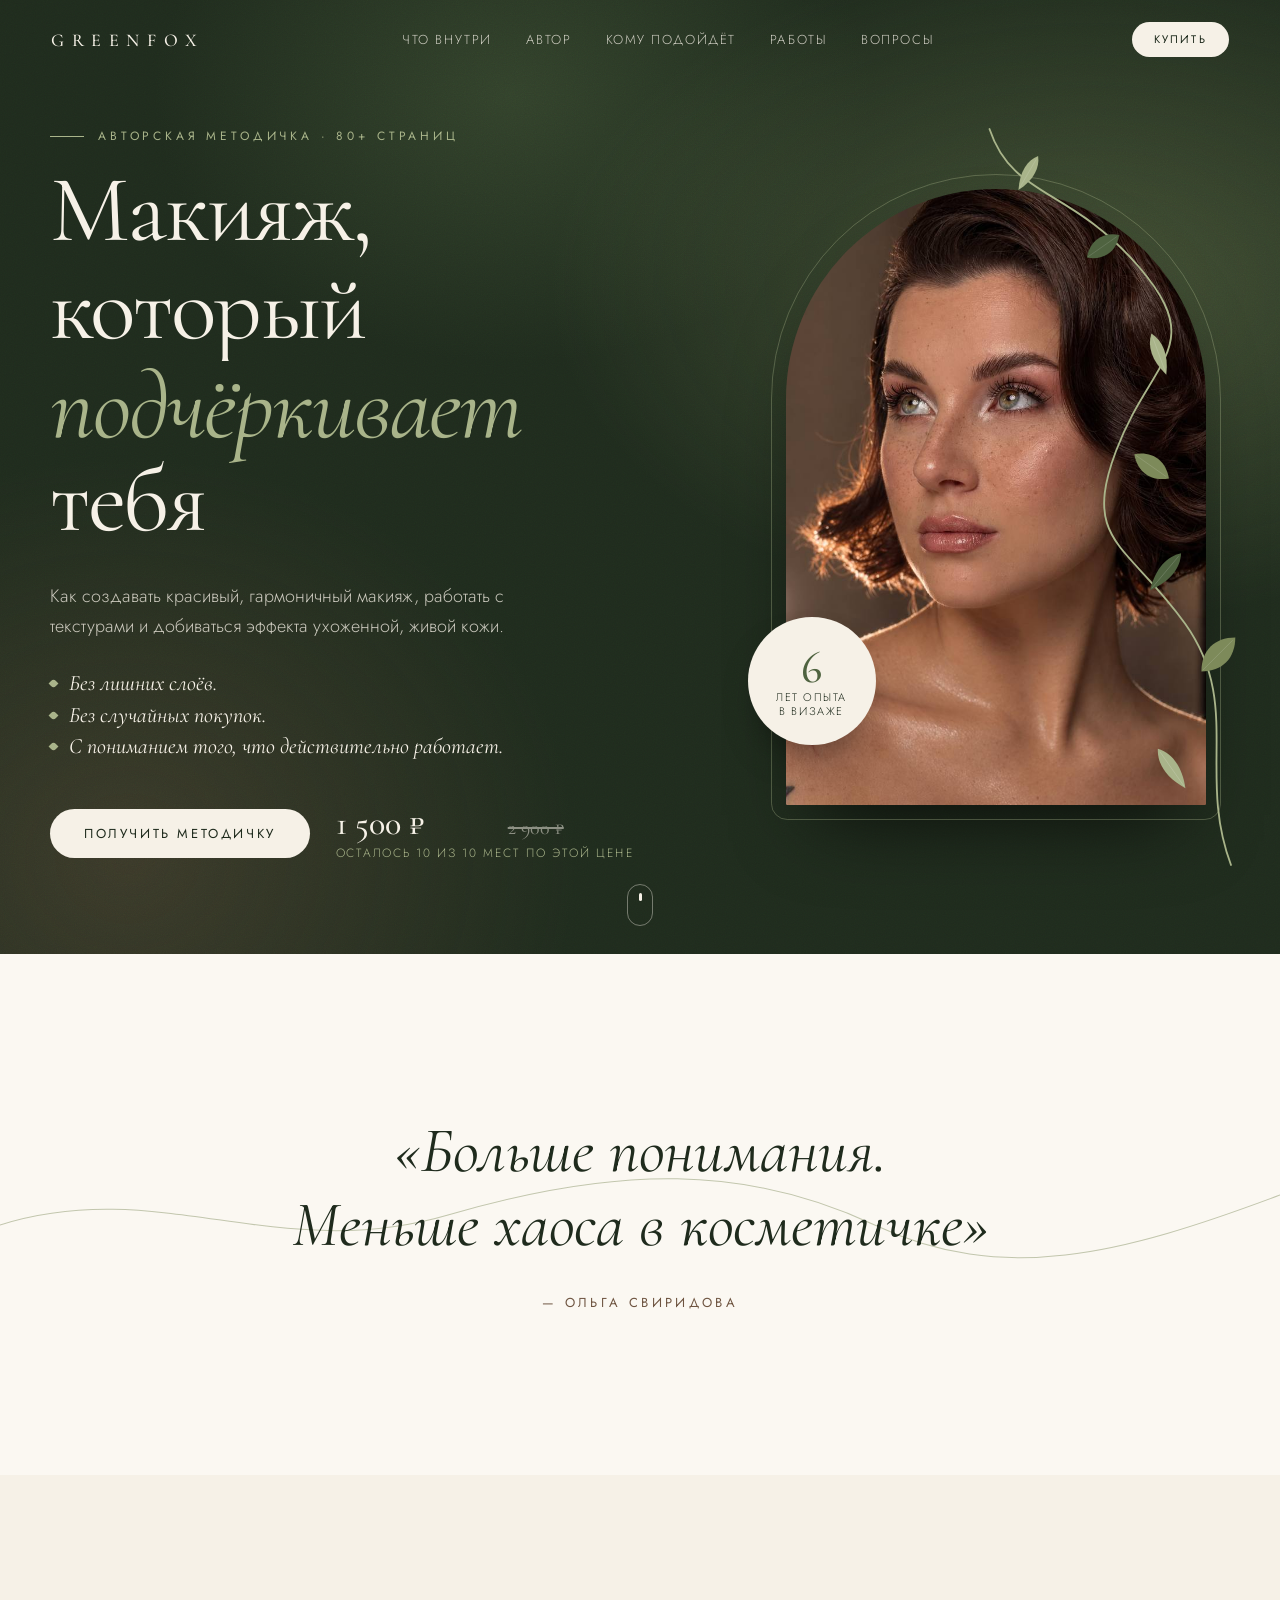
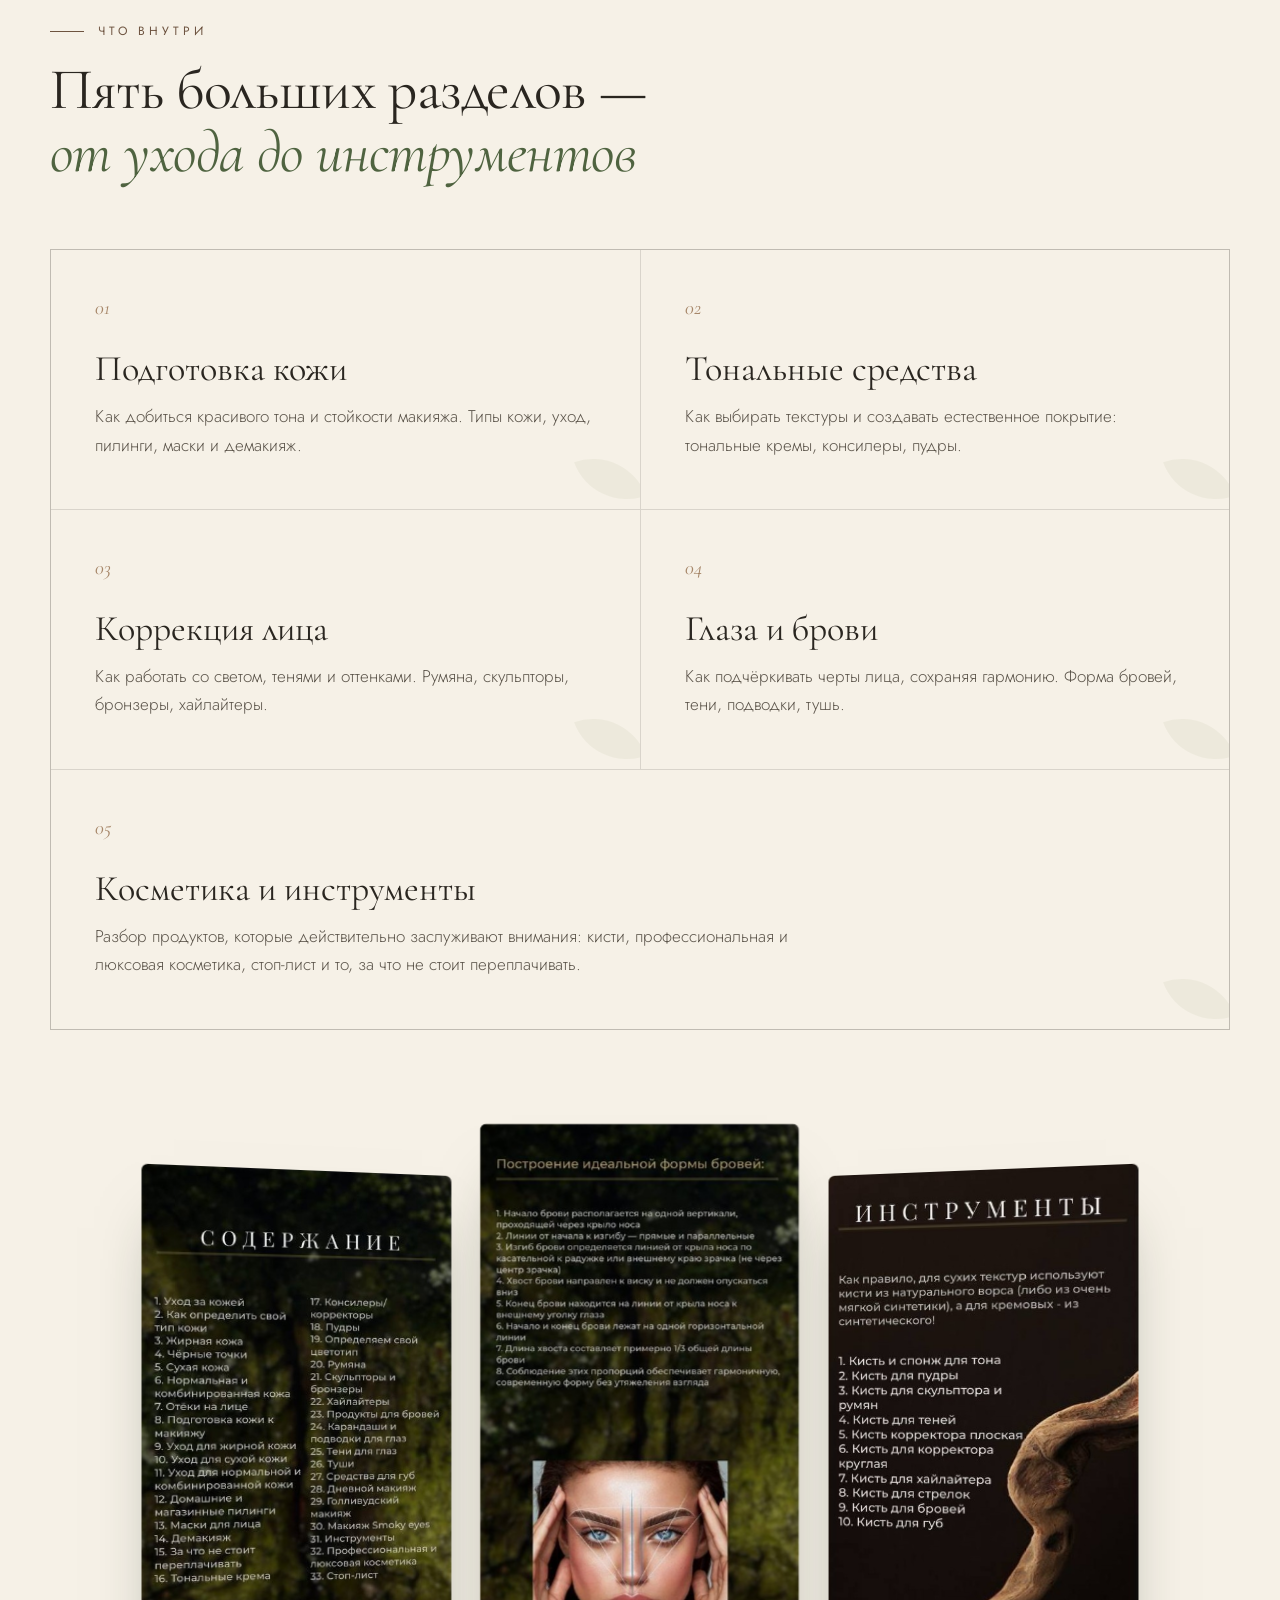
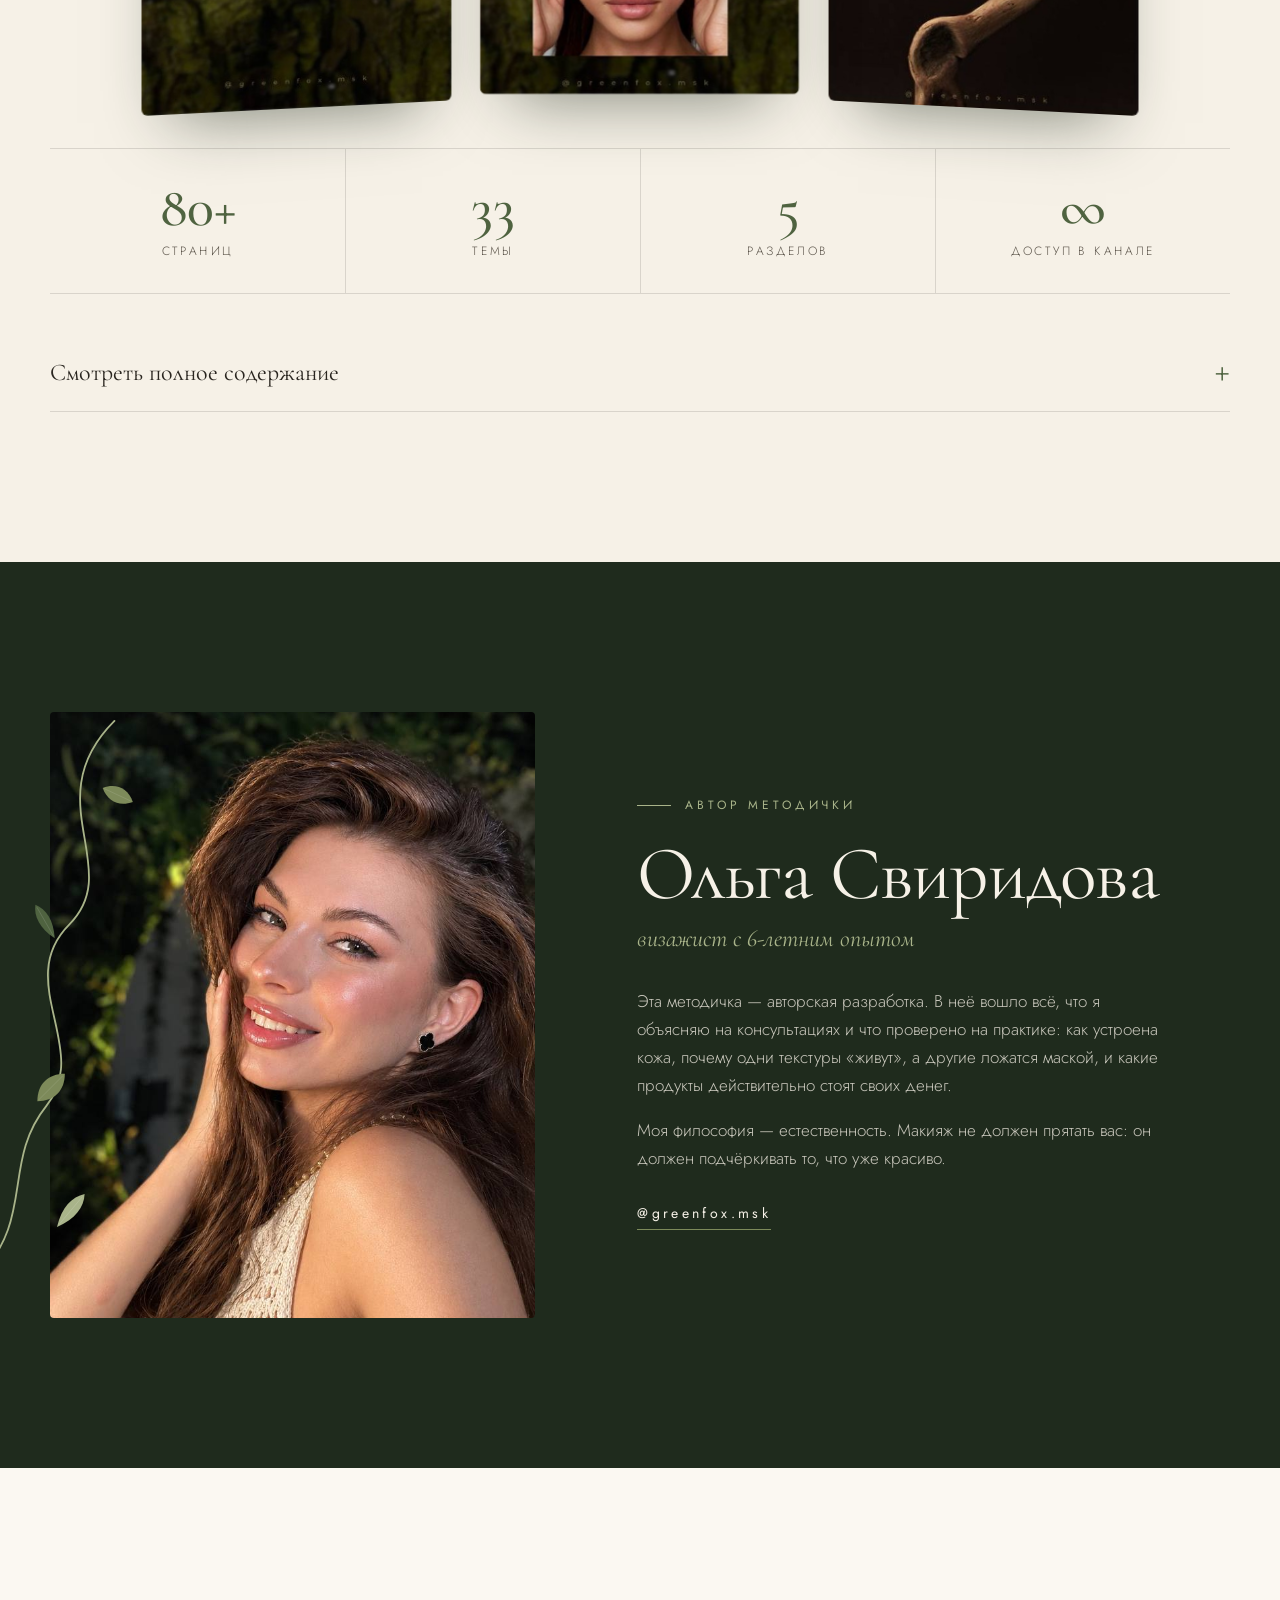
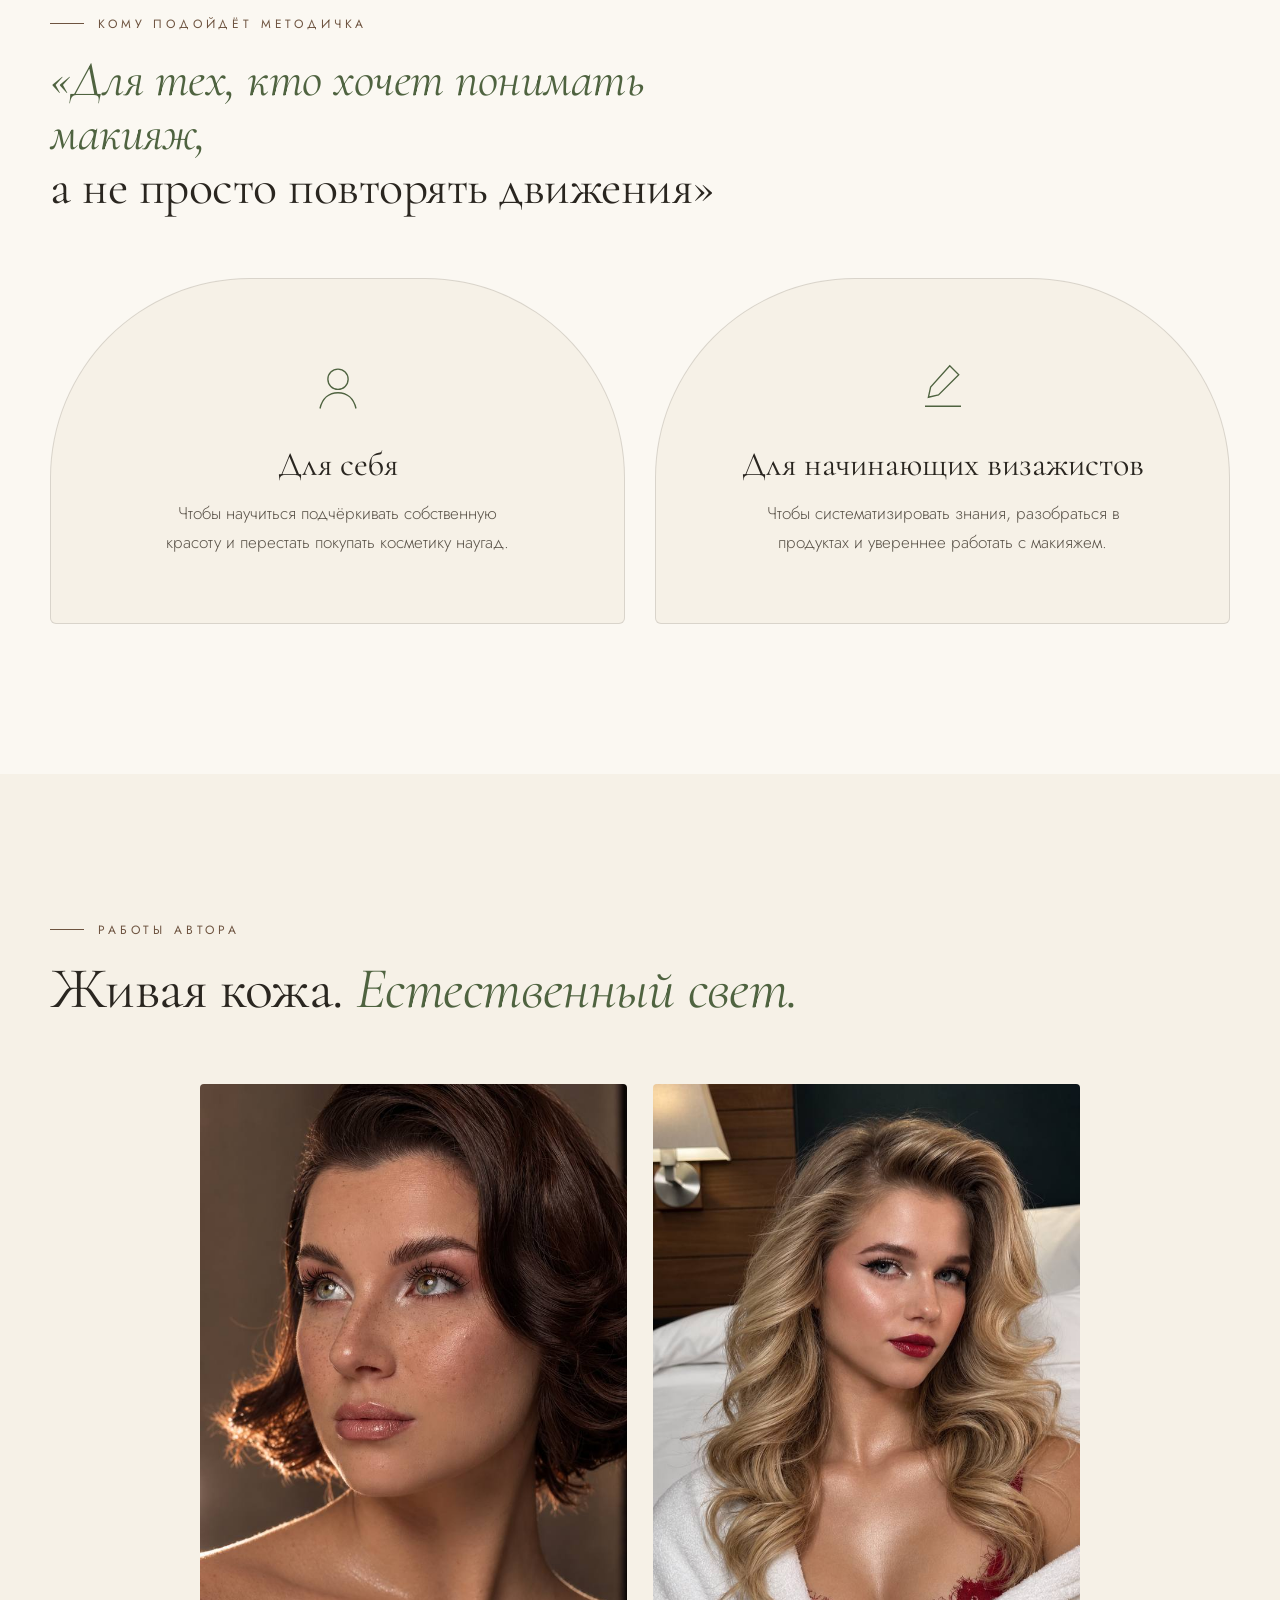
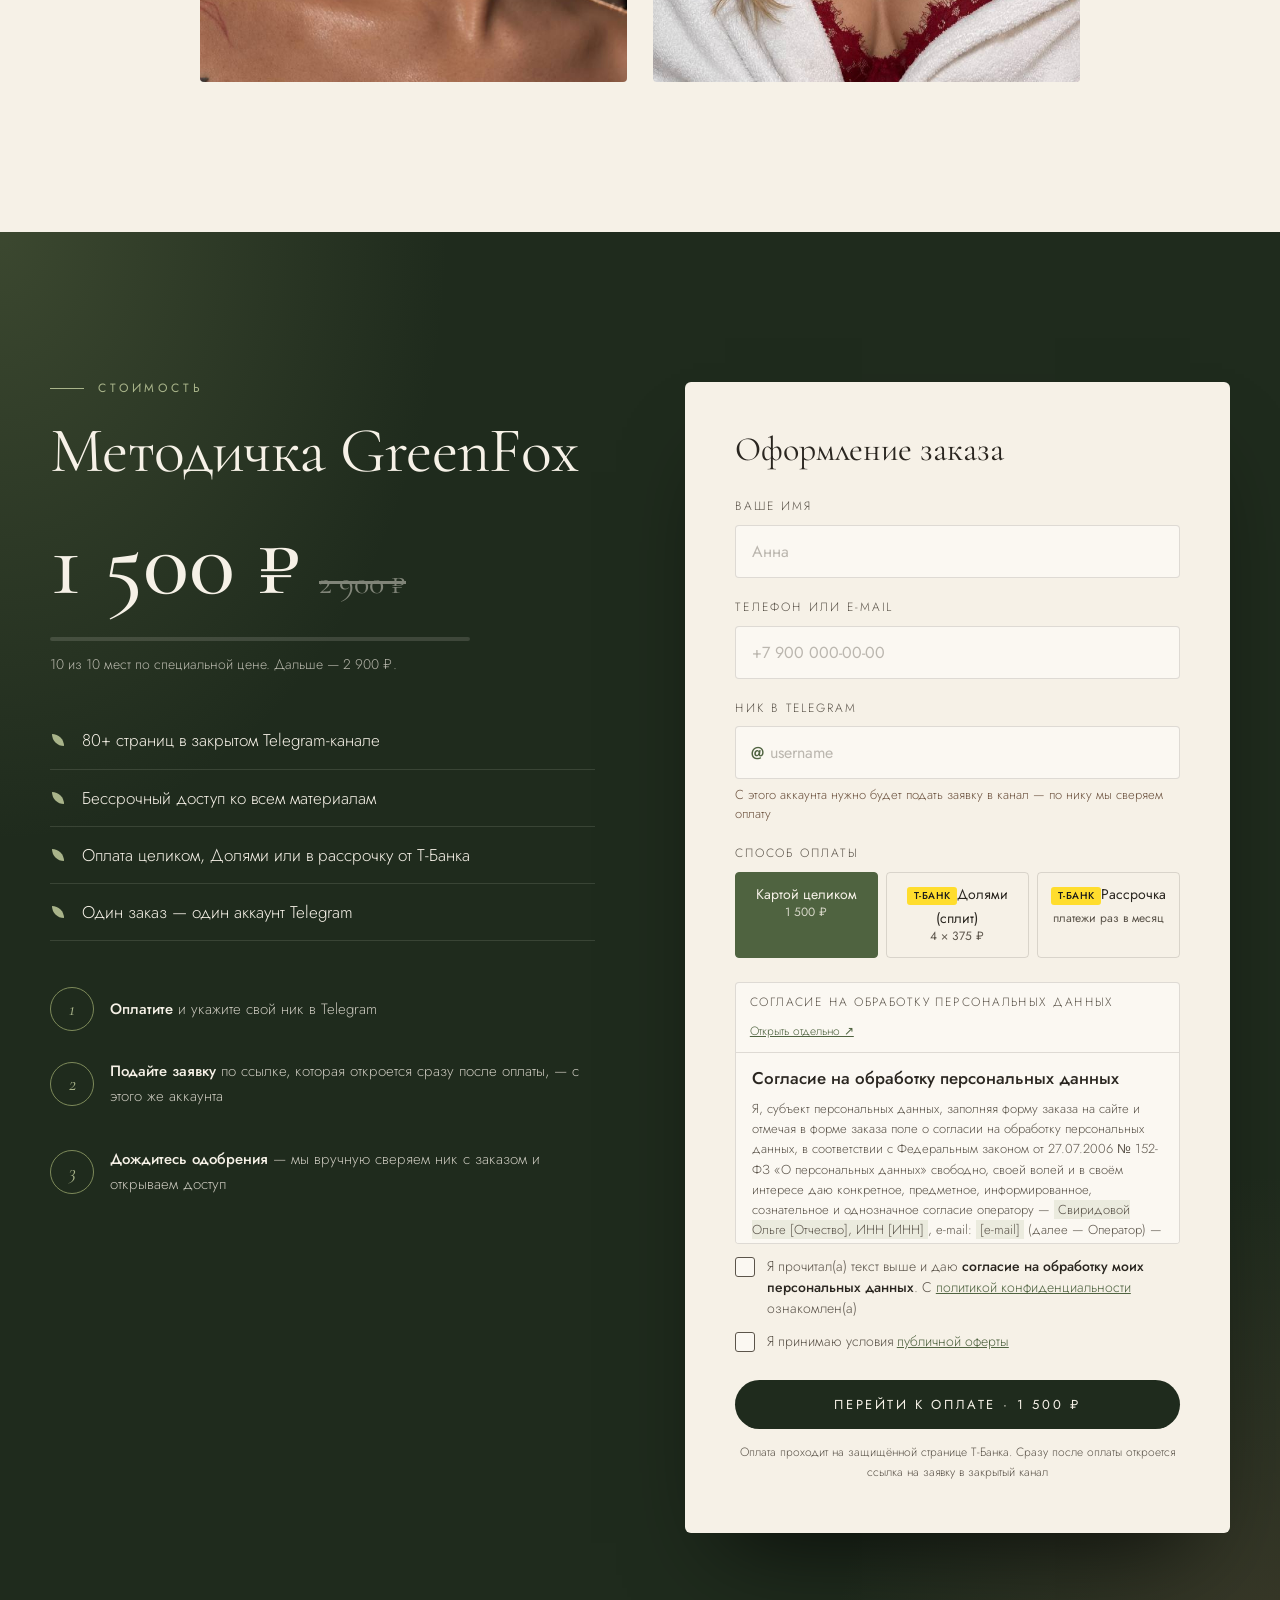
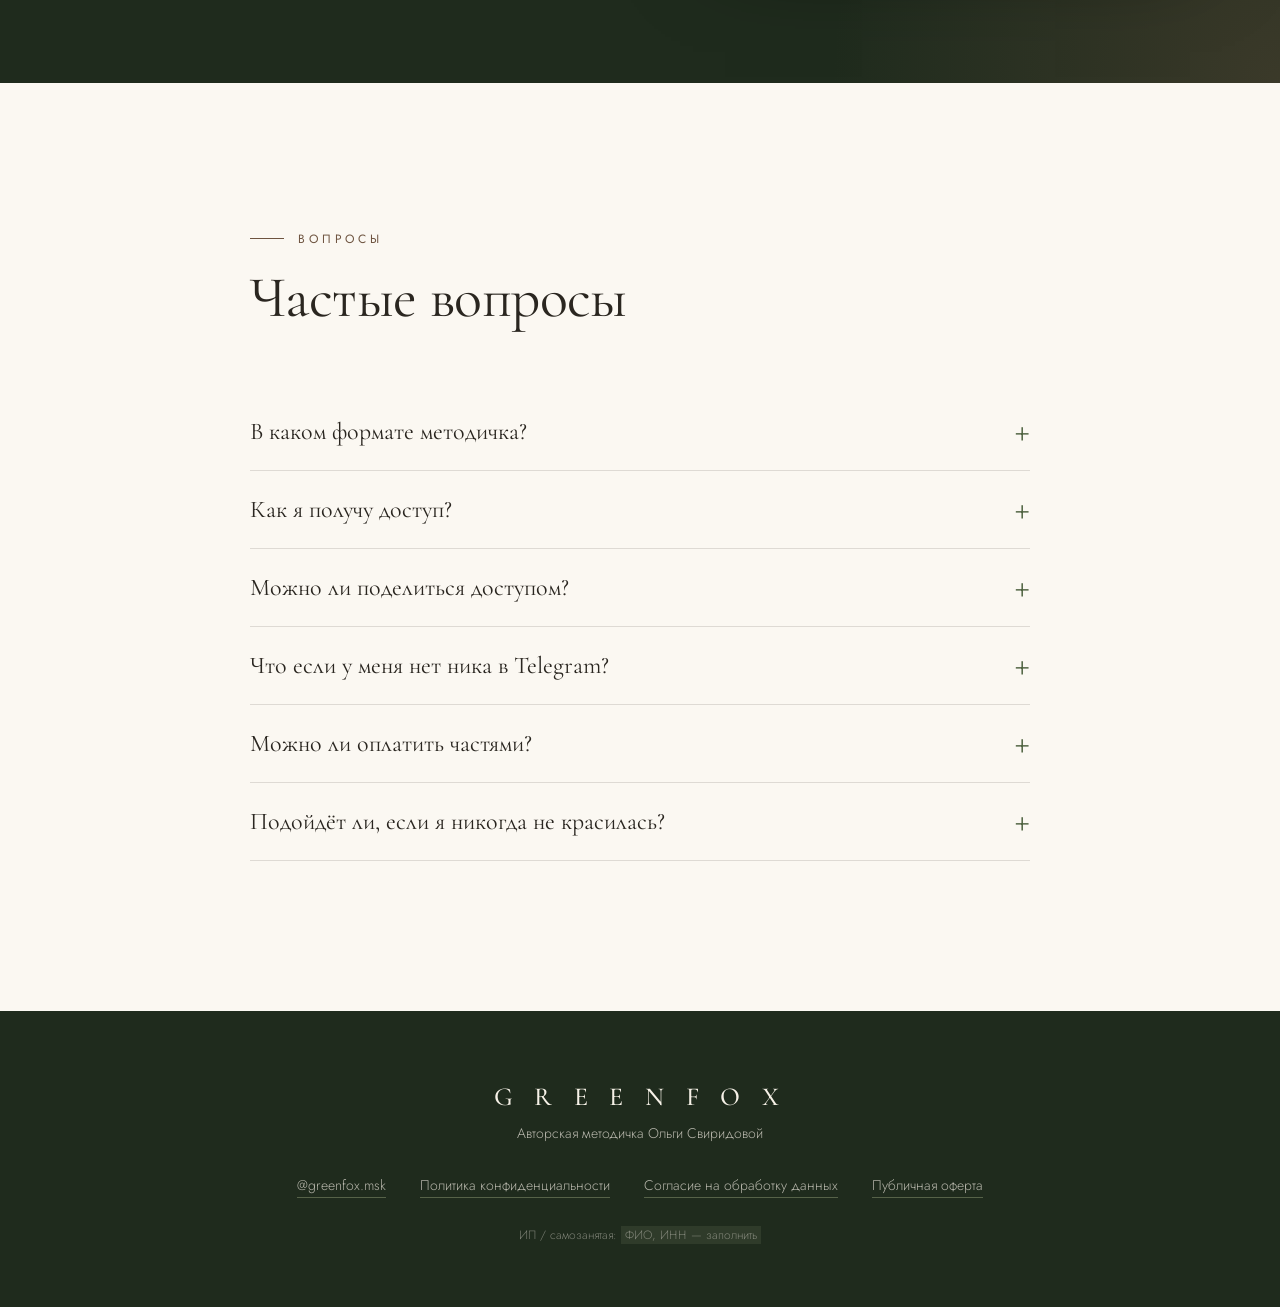
==== index.html @ 8804dd87 "Лендинг GreenFox: методичка по макияжу Ольги Свиридовой Одностраничный сайт с формой заказа (ник в T" ====
<!doctype html>
<html lang="ru">
<head>
  <meta charset="utf-8">
  <meta name="viewport" content="width=device-width, initial-scale=1">
  <title>GreenFox — методичка по макияжу Ольги Свиридовой</title>
  <meta name="description" content="Авторская методичка визажиста Ольги Свиридовой: подготовка кожи, тон, коррекция, глаза и брови, косметика и инструменты. 80+ страниц, доступ в закрытом Telegram-канале.">
  <meta property="og:title" content="Макияж, который подчёркивает тебя — методичка GreenFox">
  <meta property="og:description" content="Больше понимания. Меньше хаоса в косметичке.">
  <meta property="og:image" content="img/work-2.jpg">
  <link rel="preconnect" href="https://fonts.googleapis.com">
  <link rel="preconnect" href="https://fonts.gstatic.com" crossorigin>
  <link href="https://fonts.googleapis.com/css2?family=Cormorant+Garamond:ital,wght@0,400;0,500;0,600;1,400;1,500&family=Jost:wght@300;400;500&display=swap" rel="stylesheet">
  <link rel="stylesheet" href="styles.css">
  <script>document.documentElement.classList.add("js")</script>
  <link rel="icon" href="data:image/svg+xml,%3Csvg xmlns='http://www.w3.org/2000/svg' viewBox='0 0 32 32'%3E%3Cpath d='M16 3C8 9 6 17 9 25c4-1 8-4 10-9 1-4 0-9-3-13z' fill='%234f6340'/%3E%3C/svg%3E">
</head>
<body>

<!-- Заставка: экран «затягивает» зеленью и она расходится -->
<div class="intro" aria-hidden="true">
  <div class="intro__panel intro__panel--l"></div>
  <div class="intro__panel intro__panel--r"></div>
  <div class="intro__logo">G R E E N F O X</div>
</div>

<!-- SVG-спрайт листьев -->
<svg width="0" height="0" style="position:absolute" aria-hidden="true">
  <defs>
    <symbol id="leaf" viewBox="0 0 40 80">
      <path d="M20 2C6 20 4 46 20 78 36 46 34 20 20 2z" fill="currentColor"/>
      <path d="M20 8v66" stroke="rgba(255,255,255,.18)" stroke-width="1.2" fill="none"/>
    </symbol>
    <symbol id="leaf-round" viewBox="0 0 60 60">
      <path d="M4 56C4 24 24 4 56 4c0 32-20 52-52 52z" fill="currentColor"/>
      <path d="M6 54L52 8" stroke="rgba(255,255,255,.18)" stroke-width="1.2" fill="none"/>
    </symbol>
  </defs>
</svg>

<header class="nav" id="top">
  <a href="#top" class="nav__logo">GREENFOX</a>
  <nav class="nav__links" aria-label="Разделы">
    <a href="#inside">Что внутри</a>
    <a href="#author">Автор</a>
    <a href="#for-whom">Кому подойдёт</a>
    <a href="#works">Работы</a>
    <a href="#faq">Вопросы</a>
  </nav>
  <a href="#buy" class="btn btn--small">Купить</a>
</header>

<main>

  <!-- ===== HERO ===== -->
  <section class="hero">
    <div class="hero__moss" aria-hidden="true"></div>
    <div class="hero__inner">
      <div class="hero__text">
        <p class="eyebrow">Авторская методичка · 80+ страниц</p>
        <h1 class="hero__title">
          <span class="line"><span>Макияж,</span></span>
          <span class="line"><span>который</span></span>
          <span class="line"><span><em>подчёркивает</em> тебя</span></span>
        </h1>
        <p class="hero__lead">Как создавать красивый, гармоничный макияж, работать с текстурами и добиваться эффекта ухоженной, живой кожи.</p>
        <ul class="hero__nos">
          <li>Без лишних слоёв.</li>
          <li>Без случайных покупок.</li>
          <li>С пониманием того, что действительно работает.</li>
        </ul>
        <div class="hero__cta">
          <a href="#buy" class="btn">Получить методичку</a>
          <div class="hero__price">
            <span class="price-now js-price">1 500 ₽</span>
            <span class="price-old js-price-old">2 900 ₽</span>
            <span class="price-note js-seats-note">для первых 10 покупателей</span>
          </div>
        </div>
      </div>

      <div class="hero__visual">
        <div class="arch">
          <img src="img/work-1.jpg" alt="Макияж с акцентом на живую кожу и веснушки — работа Ольги Свиридовой" width="720" height="1280">
        </div>
        <!-- лиана, которая «прорастает» по арке -->
        <svg class="vine vine--hero" viewBox="0 0 400 640" aria-hidden="true">
          <path class="vine__stem" d="M380 640C350 560 390 500 340 430S250 360 280 280 360 190 300 120 190 60 170 0"/>
          <g class="vine__leaves">
            <use href="#leaf" x="340" y="520" width="22" height="44" transform="rotate(-35 351 542)"/>
            <use href="#leaf-round" x="352" y="440" width="34" height="34"/>
            <use href="#leaf" x="282" y="360" width="22" height="44" transform="rotate(40 293 382)"/>
            <use href="#leaf-round" x="256" y="270" width="30" height="30" transform="rotate(80 271 285)"/>
            <use href="#leaf" x="320" y="170" width="20" height="40" transform="rotate(-20 330 190)"/>
            <use href="#leaf-round" x="250" y="90" width="28" height="28" transform="rotate(10 264 104)"/>
            <use href="#leaf" x="176" y="20" width="18" height="36" transform="rotate(30 185 38)"/>
          </g>
        </svg>
        <div class="hero__badge">
          <span class="hero__badge-num">6</span>
          <span>лет опыта<br>в визаже</span>
        </div>
      </div>
    </div>
    <a href="#quote" class="hero__scroll" aria-label="Листать дальше"><span></span></a>
  </section>

  <!-- ===== ЦИТАТА ===== -->
  <section class="quote" id="quote">
    <svg class="vine vine--quote" viewBox="0 0 1200 120" preserveAspectRatio="none" aria-hidden="true">
      <path class="vine__stem" d="M0 70C150 20 260 110 420 60S700 10 820 70 1050 100 1200 40"/>
    </svg>
    <blockquote class="reveal">
      <p>«Больше понимания.<br>Меньше хаоса в&nbsp;косметичке»</p>
      <cite>— Ольга Свиридова</cite>
    </blockquote>
  </section>

  <!-- ===== ЧТО ВНУТРИ ===== -->
  <section class="inside overgrow" id="inside">
    <div class="container">
      <div class="section-head reveal">
        <p class="eyebrow">Что внутри</p>
        <h2>Пять больших разделов —<br><em>от ухода до инструментов</em></h2>
      </div>

      <div class="cards">
        <article class="card reveal">
          <span class="card__num">01</span>
          <h3>Подготовка кожи</h3>
          <p>Как добиться красивого тона и стойкости макияжа. Типы кожи, уход, пилинги, маски и демакияж.</p>
        </article>
        <article class="card reveal">
          <span class="card__num">02</span>
          <h3>Тональные средства</h3>
          <p>Как выбирать текстуры и создавать естественное покрытие: тональные кремы, консилеры, пудры.</p>
        </article>
        <article class="card reveal">
          <span class="card__num">03</span>
          <h3>Коррекция лица</h3>
          <p>Как работать со светом, тенями и оттенками. Румяна, скульпторы, бронзеры, хайлайтеры.</p>
        </article>
        <article class="card reveal">
          <span class="card__num">04</span>
          <h3>Глаза и брови</h3>
          <p>Как подчёркивать черты лица, сохраняя гармонию. Форма бровей, тени, подводки, тушь.</p>
        </article>
        <article class="card card--wide reveal">
          <span class="card__num">05</span>
          <h3>Косметика и инструменты</h3>
          <p>Разбор продуктов, которые действительно заслуживают внимания: кисти, профессиональная и люксовая косметика, стоп-лист и то, за что не стоит переплачивать.</p>
        </article>
      </div>

      <!-- Превью страниц -->
      <div class="pages">
        <figure class="page page--1 reveal"><img src="img/page-contents.jpg" alt="Страница методички: содержание из 33 тем" loading="lazy"></figure>
        <figure class="page page--2 reveal"><img src="img/page-brows.jpg" alt="Страница методички: построение идеальной формы бровей" loading="lazy"></figure>
        <figure class="page page--3 reveal"><img src="img/page-tools.jpg" alt="Страница методички: инструменты и кисти" loading="lazy"></figure>
      </div>

      <div class="stats reveal">
        <div><strong>80+</strong><span>страниц</span></div>
        <div><strong>33</strong><span>темы</span></div>
        <div><strong>5</strong><span>разделов</span></div>
        <div><strong>∞</strong><span>доступ в канале</span></div>
      </div>

      <details class="toc reveal">
        <summary>Смотреть полное содержание</summary>
        <ol class="toc__list">
          <li>Уход за кожей</li>
          <li>Как определить свой тип кожи</li>
          <li>Жирная кожа</li>
          <li>Чёрные точки</li>
          <li>Сухая кожа</li>
          <li>Нормальная и комбинированная кожа</li>
          <li>Отёки на лице</li>
          <li>Подготовка кожи к макияжу</li>
          <li>Уход для жирной кожи</li>
          <li>Уход для сухой кожи</li>
          <li>Уход для нормальной и комбинированной кожи</li>
          <li>Домашние и магазинные пилинги</li>
          <li>Маски для лица</li>
          <li>Демакияж</li>
          <li>За что не стоит переплачивать</li>
          <li>Тональные крема</li>
          <li>Консилеры / корректоры</li>
          <li>Пудры</li>
          <li>Определяем свой цветотип</li>
          <li>Румяна</li>
          <li>Скульпторы и бронзеры</li>
          <li>Хайлайтеры</li>
          <li>Продукты для бровей</li>
          <li>Карандаши и подводки для глаз</li>
          <li>Тени для глаз</li>
          <li>Туши</li>
          <li>Средства для губ</li>
          <li>Дневной макияж</li>
          <li>Голливудский макияж</li>
          <li>Макияж Smoky eyes</li>
          <li>Инструменты</li>
          <li>Профессиональная и люксовая косметика</li>
          <li>Стоп-лист</li>
        </ol>
      </details>
    </div>
  </section>

  <!-- ===== АВТОР ===== -->
  <section class="author overgrow overgrow--dark" id="author">
    <div class="container author__grid">
      <div class="author__photo reveal">
        <img src="img/work-2.jpg" alt="Ольга Свиридова — автор методички" loading="lazy">
        <svg class="vine vine--frame" viewBox="0 0 300 500" aria-hidden="true">
          <path class="vine__stem" d="M-10 480C40 430 10 380 50 330S20 220 70 170 40 60 110 -10"/>
          <g class="vine__leaves">
            <use href="#leaf" x="34" y="400" width="20" height="40" transform="rotate(40 44 420)"/>
            <use href="#leaf-round" x="40" y="300" width="28" height="28"/>
            <use href="#leaf" x="56" y="140" width="18" height="36" transform="rotate(-30 65 158)"/>
            <use href="#leaf-round" x="72" y="40" width="24" height="24" transform="rotate(70 84 52)"/>
          </g>
        </svg>
      </div>
      <div class="author__text reveal">
        <p class="eyebrow eyebrow--light">Автор методички</p>
        <h2>Ольга Свиридова</h2>
        <p class="author__role">визажист с 6-летним опытом</p>
        <p>Эта методичка — авторская разработка. В неё вошло всё, что я объясняю на консультациях и что проверено на практике: как устроена кожа, почему одни текстуры «живут», а другие ложатся маской, и какие продукты действительно стоят своих денег.</p>
        <p>Моя философия — естественность. Макияж не должен прятать вас: он должен подчёркивать то, что уже красиво.</p>
        <a class="author__ig" href="https://instagram.com/greenfox.msk" target="_blank" rel="noopener">@greenfox.msk</a>
      </div>
    </div>
  </section>

  <!-- ===== КОМУ ПОДОЙДЁТ ===== -->
  <section class="for-whom overgrow" id="for-whom">
    <div class="container">
      <div class="section-head reveal">
        <p class="eyebrow">Кому подойдёт методичка</p>
        <h2><em>«Для тех, кто хочет понимать макияж,</em><br>а не просто повторять движения»</h2>
      </div>
      <div class="audience">
        <article class="audience__item reveal">
          <svg class="audience__icon" viewBox="0 0 48 48" aria-hidden="true"><circle cx="24" cy="18" r="9"/><path d="M8 44c2-9 8-14 16-14s14 5 16 14"/></svg>
          <h3>Для себя</h3>
          <p>Чтобы научиться подчёркивать собственную красоту и перестать покупать косметику наугад.</p>
        </article>
        <article class="audience__item reveal">
          <svg class="audience__icon" viewBox="0 0 48 48" aria-hidden="true"><path d="M30 6l8 8-18 18-9 2 2-9z"/><path d="M8 42h32"/></svg>
          <h3>Для начинающих визажистов</h3>
          <p>Чтобы систематизировать знания, разобраться в продуктах и увереннее работать с макияжем.</p>
        </article>
      </div>
    </div>
  </section>

  <!-- ===== РАБОТЫ ===== -->
  <section class="works overgrow" id="works">
    <div class="container">
      <div class="section-head reveal">
        <p class="eyebrow">Работы автора</p>
        <h2>Живая кожа. <em>Естественный свет.</em></h2>
      </div>
      <div class="gallery">
        <figure class="gallery__item reveal"><img src="img/work-1.jpg" alt="Работа: нюдовый макияж с розовыми тенями" loading="lazy"><figcaption>Нюдовый макияж · сияющий тон</figcaption></figure>
        <figure class="gallery__item reveal"><img src="img/work-3.jpg" alt="Работа: голливудский макияж с красными губами" loading="lazy"><figcaption>Голливудский макияж · красные губы</figcaption></figure>
      </div>
    </div>
  </section>

  <!-- ===== ЦЕНА И ПОКУПКА ===== -->
  <section class="buy overgrow overgrow--dark" id="buy">
    <div class="buy__moss" aria-hidden="true"></div>
    <div class="container buy__grid">
      <div class="buy__offer reveal">
        <p class="eyebrow eyebrow--light">Стоимость</p>
        <h2>Методичка GreenFox</h2>
        <div class="price-block">
          <span class="price-block__now js-price">1 500 ₽</span>
          <span class="price-block__old js-price-old">2 900 ₽</span>
        </div>
        <div class="seats js-seats">
          <div class="seats__bar"><span class="js-seats-bar"></span></div>
          <p><span class="js-seats-left">10</span> из 10 мест по специальной цене. Дальше — 2 900 ₽.</p>
        </div>
        <ul class="buy__list">
          <li>80+ страниц в закрытом Telegram-канале</li>
          <li>Бессрочный доступ ко всем материалам</li>
          <li>Оплата целиком, Долями или в рассрочку от Т-Банка</li>
          <li>Один заказ — один аккаунт Telegram</li>
        </ul>

        <ol class="steps">
          <li><b>Оплатите</b> и укажите свой ник в Telegram</li>
          <li><b>Подайте заявку</b> по ссылке, которая откроется сразу после оплаты, — с этого же аккаунта</li>
          <li><b>Дождитесь одобрения</b> — мы вручную сверяем ник с заказом и открываем доступ</li>
        </ol>
      </div>

      <form class="order reveal" id="order-form" novalidate>
        <h3 class="order__title">Оформление заказа</h3>

        <label class="field">
          <span>Ваше имя</span>
          <input type="text" name="name" autocomplete="name" required placeholder="Анна">
          <small class="field__error">Укажите имя</small>
        </label>

        <label class="field">
          <span>Телефон или e-mail</span>
          <input type="text" name="contact" autocomplete="email" required placeholder="+7 900 000-00-00">
          <small class="field__error">Укажите телефон или e-mail для чека</small>
        </label>

        <label class="field">
          <span>Ник в Telegram</span>
          <div class="field__tg">
            <i>@</i>
            <input type="text" name="telegram" required placeholder="username" autocomplete="off" autocapitalize="off" spellcheck="false">
          </div>
          <small class="field__hint">С этого аккаунта нужно будет подать заявку в канал — по нику мы сверяем оплату</small>
          <small class="field__error">Ник: латиница, цифры и «_», от 5 символов</small>
        </label>

        <fieldset class="pay">
          <legend>Способ оплаты</legend>
          <label class="pay__opt"><input type="radio" name="payment" value="full" checked><span>Картой целиком<small class="js-pay-full">1 500 ₽</small></span></label>
          <label class="pay__opt"><input type="radio" name="payment" value="split"><span><b class="pay__bank">Т-Банк</b>Долями (сплит)<small class="js-pay-split">4 × 375 ₽</small></span></label>
          <label class="pay__opt"><input type="radio" name="payment" value="installment"><span><b class="pay__bank">Т-Банк</b>Рассрочка<small>платежи раз в месяц</small></span></label>
          <p class="pay__note js-pay-note" hidden>Сплит и рассрочка оформляются на защищённой странице Т-Банка — без похода в банк.</p>
        </fieldset>

        <!-- Встроенный документ: согласие на обработку ПД -->
        <div class="consent">
          <div class="consent__head">
            <span>Согласие на обработку персональных данных</span>
            <a href="consent.html" target="_blank">Открыть отдельно ↗</a>
          </div>
          <iframe class="consent__doc" src="consent.html" title="Текст согласия на обработку персональных данных" loading="lazy"></iframe>
        </div>

        <label class="check">
          <input type="checkbox" name="consent" required>
          <span>Я прочитал(а) текст выше и даю <b>согласие на обработку моих персональных данных</b>. С <a href="privacy.html" target="_blank">политикой конфиденциальности</a> ознакомлен(а)</span>
        </label>
        <small class="field__error field__error--check">Без согласия на обработку данных оформить заказ нельзя</small>

        <label class="check">
          <input type="checkbox" name="offer" required>
          <span>Я принимаю условия <a href="offer.html" target="_blank">публичной оферты</a></span>
        </label>
        <small class="field__error field__error--check">Подтвердите согласие с офертой</small>

        <button type="submit" class="btn btn--full">Перейти к оплате · <span class="js-price">1 500 ₽</span></button>
        <p class="order__secure">Оплата проходит на защищённой странице Т-Банка. Сразу после оплаты откроется ссылка на заявку в закрытый канал</p>
      </form>
    </div>
  </section>

  <!-- ===== FAQ ===== -->
  <section class="faq overgrow" id="faq">
    <div class="container container--narrow">
      <div class="section-head reveal">
        <p class="eyebrow">Вопросы</p>
        <h2>Частые вопросы</h2>
      </div>
      <details class="faq__item reveal">
        <summary>В каком формате методичка?</summary>
        <p>Методичка размещена в закрытом Telegram-канале: 80+ оформленных страниц, разбитых по темам. Вы можете возвращаться к ним в любое время.</p>
      </details>
      <details class="faq__item reveal">
        <summary>Как я получу доступ?</summary>
        <p>Сразу после оплаты откроется страница со ссылкой на закрытый канал. Нажмите «Подать заявку» с того аккаунта, ник которого указали при покупке, и дождитесь подтверждения: мы вручную сверяем ник с оплаченным заказом — обычно в течение дня.</p>
      </details>
      <details class="faq__item reveal">
        <summary>Можно ли поделиться доступом?</summary>
        <p>Нет. Доступ привязан к одному аккаунту Telegram — тому, что указан в заказе. Ссылка на канал работает только через заявку, и заявки с других аккаунтов отклоняются.</p>
      </details>
      <details class="faq__item reveal">
        <summary>Что если у меня нет ника в Telegram?</summary>
        <p>Его можно задать за минуту: Настройки → Имя пользователя. Ник нужен, чтобы мы могли точно понять, что заявку подаёте именно вы.</p>
      </details>
      <details class="faq__item reveal">
        <summary>Можно ли оплатить частями?</summary>
        <p>Да, через Т-Банк: «Долями» — 4 равных платежа раз в две недели, или рассрочка с ежемесячными платежами. Выберите способ в форме заказа — оформление займёт пару минут на странице банка.</p>
      </details>
      <details class="faq__item reveal">
        <summary>Подойдёт ли, если я никогда не красилась?</summary>
        <p>Да. Методичка начинается с ухода и подготовки кожи и шаг за шагом доходит до готовых образов: дневного, голливудского и smoky eyes.</p>
      </details>
    </div>
  </section>

</main>

<footer class="footer">
  <div class="container footer__inner">
    <div class="footer__logo">G R E E N F O X</div>
    <p>Авторская методичка Ольги Свиридовой</p>
    <nav class="footer__links">
      <a href="https://instagram.com/greenfox.msk" target="_blank" rel="noopener">@greenfox.msk</a>
      <a href="privacy.html">Политика конфиденциальности</a>
      <a href="consent.html">Согласие на обработку данных</a>
      <a href="offer.html">Публичная оферта</a>
    </nav>
    <p class="footer__legal">ИП / самозанятая: <span class="placeholder">ФИО, ИНН — заполнить</span></p>
  </div>
</footer>

<!-- Окно после отправки -->
<div class="modal" id="modal" role="dialog" aria-modal="true" aria-labelledby="modal-title" hidden>
  <div class="modal__box">
    <svg class="modal__leaf" viewBox="0 0 60 60" aria-hidden="true"><use href="#leaf-round"/></svg>
    <h3 id="modal-title">Заказ принят</h3>
    <p>Сейчас откроется страница оплаты Т-Банка. После оплаты вы увидите ссылку на закрытый канал — подайте заявку с аккаунта <b class="js-modal-nick">@username</b>, мы сверим ник и одобрим её.</p>
    <button type="button" class="btn js-modal-close">Хорошо</button>
  </div>
</div>

<script src="config.js"></script>
<script src="script.js"></script>
</body>
</html>
---- styles.css ----
/* =========================================================
   GreenFox — natural beauty × editorial × botanical
   ========================================================= */
:root {
  --milk: #f6f1e7;
  --milk-2: #efe8da;
  --paper: #fbf8f2;
  --moss: #7d8a5a;
  --moss-light: #a9b48a;
  --moss-deep: #4f6340;
  --forest: #1f2b1d;
  --forest-2: #2a3826;
  --bark: #6e5440;
  --bark-light: #a68668;
  --ink: #2a2620;
  --ink-soft: #5c554b;
  --line: rgba(42, 38, 32, .14);

  --serif: "Cormorant Garamond", "Times New Roman", serif;
  --sans: "Jost", "Helvetica Neue", Arial, sans-serif;

  --radius: 4px;
  --ease: cubic-bezier(.22, .8, .25, 1);
}

*, *::before, *::after { box-sizing: border-box; }
html { scroll-behavior: smooth; scroll-padding-top: 70px; }
body {
  margin: 0;
  background: var(--milk);
  color: var(--ink);
  font: 300 17px/1.65 var(--sans);
  -webkit-font-smoothing: antialiased;
  overflow-x: hidden;
}
img { max-width: 100%; display: block; }
a { color: inherit; }
h1, h2, h3 { font-family: var(--serif); font-weight: 400; line-height: 1.08; margin: 0; }
h2 { font-size: clamp(34px, 5vw, 58px); letter-spacing: -.01em; }
h3 { font-size: 26px; }
em { font-style: italic; color: var(--moss-deep); }
p { margin: 0 0 1em; }

.container { width: min(1180px, 100% - 40px); margin-inline: auto; }
.container--narrow { width: min(780px, 100% - 40px); }

.eyebrow {
  font: 400 12px/1 var(--sans);
  letter-spacing: .32em;
  text-transform: uppercase;
  color: var(--bark);
  margin-bottom: 22px;
  display: flex; align-items: center; gap: 14px;
}
.eyebrow::before { content: ""; width: 34px; height: 1px; background: currentColor; }
.eyebrow--light { color: var(--moss-light); }

.section-head { margin-bottom: 64px; max-width: 760px; }

/* ---------- Кнопки ---------- */
.btn {
  --bg: var(--forest);
  display: inline-flex; align-items: center; justify-content: center; gap: 8px;
  padding: 18px 34px;
  background: var(--bg); color: var(--milk);
  font: 400 13px/1 var(--sans); letter-spacing: .2em; text-transform: uppercase;
  text-decoration: none; border: 0; border-radius: 999px; cursor: pointer;
  position: relative; overflow: hidden; isolation: isolate;
  transition: transform .4s var(--ease), box-shadow .4s var(--ease);
}
.btn::before {
  content: ""; position: absolute; inset: 0; z-index: -1;
  background: var(--moss-deep);
  clip-path: circle(0% at 50% 120%);
  transition: clip-path .6s var(--ease);
}
.btn:hover::before { clip-path: circle(140% at 50% 120%); }
.btn:hover { transform: translateY(-2px); box-shadow: 0 14px 30px -14px rgba(31, 43, 29, .6); }
.btn:focus-visible { outline: 2px solid var(--moss); outline-offset: 3px; }
.btn--small { padding: 12px 22px; font-size: 11px; }
.btn--full { width: 100%; }

/* ---------- Заставка ---------- */
.intro { position: fixed; inset: 0; z-index: 100; pointer-events: none; }
.intro__panel {
  position: absolute; top: 0; bottom: 0; width: 51%;
  background:
    radial-gradient(circle at 30% 20%, rgba(169, 180, 138, .25), transparent 40%),
    radial-gradient(circle at 70% 80%, rgba(79, 99, 64, .5), transparent 50%),
    var(--forest);
  transition: transform 1.3s cubic-bezier(.77, 0, .18, 1) .5s;
}
.intro__panel--l { left: 0; -webkit-mask: var(--leafedge-r); mask: var(--leafedge-r); }
.intro__panel--r { right: 0; -webkit-mask: var(--leafedge-l); mask: var(--leafedge-l); }
.intro__logo {
  position: absolute; inset: 0; display: grid; place-items: center;
  font: 400 clamp(18px, 3vw, 28px) var(--serif); letter-spacing: .3em; color: var(--milk);
  transition: opacity .5s ease .3s;
}
body.is-loaded .intro__panel--l { transform: translateX(-105%); }
body.is-loaded .intro__panel--r { transform: translateX(105%); }
body.is-loaded .intro__logo { opacity: 0; }
body.is-loaded .intro { visibility: hidden; transition: visibility 0s 2s; }

/* лиственный край панелей заставки */
:root {
  --leafedge-r: url("data:image/svg+xml,%3Csvg xmlns='http://www.w3.org/2000/svg' viewBox='0 0 100 100' preserveAspectRatio='none'%3E%3Cpath d='M0 0H92C99 4 88 9 95 14S86 24 94 30 87 40 96 46 86 56 93 62 88 72 97 78 86 88 94 94 90 100 92 100H0z'/%3E%3C/svg%3E") 0 0/100% 100%;
  --leafedge-l: url("data:image/svg+xml,%3Csvg xmlns='http://www.w3.org/2000/svg' viewBox='0 0 100 100' preserveAspectRatio='none'%3E%3Cpath d='M100 0H8C1 4 12 9 5 14S14 24 6 30 13 40 4 46 14 56 7 62 12 72 3 78 14 88 6 94 10 100 8 100H100z'/%3E%3C/svg%3E") 0 0/100% 100%;
}

/* ---------- Навигация ---------- */
.nav {
  position: fixed; top: 0; left: 0; right: 0; z-index: 50;
  display: flex; align-items: center; justify-content: space-between; gap: 24px;
  padding: 22px clamp(20px, 4vw, 56px);
  color: var(--milk);
  transition: background .4s, padding .4s, color .4s, box-shadow .4s;
}
.nav.is-scrolled {
  background: rgba(246, 241, 231, .88);
  -webkit-backdrop-filter: blur(14px); backdrop-filter: blur(14px);
  color: var(--ink); padding-block: 14px;
  box-shadow: 0 1px 0 var(--line);
}
.nav__logo { font: 500 18px var(--serif); letter-spacing: .42em; text-decoration: none; }
.nav__links { display: flex; gap: 34px; }
.nav__links a {
  font-size: 13px; letter-spacing: .12em; text-transform: uppercase; text-decoration: none;
  opacity: .8; position: relative; transition: opacity .3s;
}
.nav__links a::after {
  content: ""; position: absolute; left: 0; right: 100%; bottom: -6px; height: 1px;
  background: currentColor; transition: right .4s var(--ease);
}
.nav__links a:hover { opacity: 1; }
.nav__links a:hover::after { right: 0; }
.nav .btn { --bg: var(--milk); color: var(--forest); }
.nav .btn:hover { color: var(--milk); }
.nav.is-scrolled .btn { --bg: var(--forest); color: var(--milk); }

/* ---------- HERO ---------- */
.hero {
  position: relative; min-height: 100vh; min-height: 100svh;
  background: var(--forest); color: var(--milk);
  display: flex; align-items: center;
  padding: 130px 0 90px; overflow: hidden;
}
.hero__moss {
  position: absolute; inset: 0; pointer-events: none;
  background:
    radial-gradient(ellipse 60% 50% at 85% 30%, rgba(125, 138, 90, .38), transparent 70%),
    radial-gradient(ellipse 50% 60% at 10% 90%, rgba(110, 84, 64, .35), transparent 70%),
    radial-gradient(ellipse 40% 40% at 40% 10%, rgba(79, 99, 64, .4), transparent 70%);
}
.hero__moss::after { /* зерно, как у фото на мху */
  content: ""; position: absolute; inset: 0; opacity: .18; mix-blend-mode: overlay;
  background-image: url("data:image/svg+xml,%3Csvg xmlns='http://www.w3.org/2000/svg' width='160' height='160'%3E%3Cfilter id='n'%3E%3CfeTurbulence type='fractalNoise' baseFrequency='.9' numOctaves='3' stitchTiles='stitch'/%3E%3C/filter%3E%3Crect width='100%25' height='100%25' filter='url(%23n)'/%3E%3C/svg%3E");
}
.hero__inner {
  position: relative; width: min(1180px, 100% - 40px); margin-inline: auto;
  display: grid; grid-template-columns: 1.15fr .85fr; gap: clamp(30px, 6vw, 90px); align-items: center;
}
.hero .eyebrow { color: var(--moss-light); }
.hero__title {
  font-size: clamp(48px, 7.4vw, 104px); line-height: .98; letter-spacing: -.02em;
  margin-bottom: 30px; text-transform: none;
}
.hero__title em { color: var(--moss-light); }
.hero__title .line { display: block; overflow: hidden; padding-bottom: .06em; }
.hero__title .line > span {
  display: inline-block; transform: translateY(105%);
  transition: transform 1.1s var(--ease);
}
.hero__title .line:nth-child(2) > span { transition-delay: .12s; }
.hero__title .line:nth-child(3) > span { transition-delay: .24s; }
body.is-ready .hero__title .line > span { transform: none; }

.hero__lead { font-size: 18px; max-width: 520px; color: rgba(246, 241, 231, .78); }
.hero__nos { list-style: none; padding: 0; margin: 26px 0 40px; font: italic 400 22px/1.45 var(--serif); color: var(--milk); }
.hero__nos li { display: flex; gap: 12px; align-items: baseline; }
.hero__nos li::before { content: ""; flex: none; width: 7px; height: 7px; border-radius: 50% 0; background: var(--moss-light); transform: translateY(-3px) rotate(45deg); }

.hero__cta { display: flex; flex-wrap: wrap; align-items: center; gap: 26px; }
.hero__cta .btn { --bg: var(--milk); color: var(--forest); }
.hero__cta .btn:hover { color: var(--milk); }
.hero__price { display: grid; grid-template-columns: auto auto; column-gap: 12px; align-items: baseline; }
.price-now { font: 500 34px var(--serif); }
.price-old { font: 400 20px var(--serif); text-decoration: line-through; opacity: .5; }
.price-note { grid-column: 1 / -1; font-size: 12px; letter-spacing: .14em; text-transform: uppercase; color: var(--moss-light); }

.hero__visual { position: relative; justify-self: center; width: min(420px, 100%); }
.arch {
  border-radius: 999px 999px 6px 6px; overflow: hidden; aspect-ratio: 3 / 4.4;
  box-shadow: 0 40px 80px -30px rgba(0, 0, 0, .7);
  outline: 1px solid rgba(169, 180, 138, .35); outline-offset: 14px;
  -webkit-outline-radius: 999px;
}
.arch img { width: 100%; height: 100%; object-fit: cover; transform: scale(1.12); transition: transform 2.4s var(--ease) .3s; }
body.is-ready .arch img { transform: scale(1); }

.hero__badge {
  position: absolute; left: -38px; bottom: 60px;
  width: 128px; height: 128px; border-radius: 50%;
  background: var(--milk); color: var(--forest);
  display: grid; place-content: center; text-align: center;
  font-size: 11px; line-height: 1.3; letter-spacing: .14em; text-transform: uppercase;
  box-shadow: 0 20px 40px -20px rgba(0, 0, 0, .6);
  animation: float 6s ease-in-out infinite;
}
.hero__badge-num { font: 500 46px/1 var(--serif); letter-spacing: 0; color: var(--moss-deep); }

.hero__scroll {
  position: absolute; left: 50%; bottom: 28px; width: 26px; height: 42px; margin-left: -13px;
  border: 1px solid rgba(246, 241, 231, .4); border-radius: 20px;
}
.hero__scroll span {
  position: absolute; left: 50%; top: 8px; width: 3px; height: 8px; margin-left: -1.5px;
  border-radius: 2px; background: var(--milk); animation: scroll 2s infinite;
}

/* ---------- Лианы ---------- */
.vine { position: absolute; pointer-events: none; overflow: visible; }
.vine__stem {
  fill: none; stroke: var(--moss-light); stroke-width: 1.6; stroke-linecap: round;
  stroke-dasharray: var(--len, 1200); stroke-dashoffset: var(--len, 1200);
  transition: stroke-dashoffset 2.6s var(--ease);
}
.vine__leaves use {
  color: var(--moss); transform-box: fill-box; transform-origin: 50% 100%;
  opacity: 0; scale: 0;
  transition: opacity .6s ease, scale .9s cubic-bezier(.34, 1.56, .64, 1);
}
.vine.is-grown .vine__stem { stroke-dashoffset: 0; }
.vine.is-grown .vine__leaves use { opacity: 1; scale: 1; }
.vine__leaves use:nth-child(odd) { color: var(--moss-light); }
.vine__leaves use:nth-child(3n) { color: var(--moss-deep); }

.vine--hero { right: -70px; top: -60px; width: 120%; height: calc(100% + 120px); }
.vine--quote { left: 0; top: 50%; width: 100%; height: 120px; transform: translateY(-50%); opacity: .45; }
.vine--quote .vine__stem { stroke: var(--moss); stroke-width: 1; transition-duration: 4s; }
.vine--frame { left: -60px; top: -30px; width: 70%; height: calc(100% + 60px); }

/* ---------- Цитата ---------- */
.quote { position: relative; padding: clamp(90px, 13vw, 160px) 20px; text-align: center; background: var(--paper); overflow: hidden; }
.quote blockquote { margin: 0 auto; max-width: 900px; position: relative; }
.quote p { font: italic 400 clamp(32px, 5vw, 64px)/1.15 var(--serif); color: var(--forest); margin-bottom: 26px; }
.quote cite { font: normal 400 13px var(--sans); letter-spacing: .26em; text-transform: uppercase; color: var(--bark); }

/* ---------- «Затягивание» секций зеленью ---------- */
.overgrow { position: relative; padding: clamp(90px, 12vw, 150px) 0; isolation: isolate; }
.overgrow::before {
  /* мох, который при появлении секции расползается и исчезает */
  content: ""; position: absolute; inset: 0; z-index: 5; pointer-events: none;
  background:
    radial-gradient(circle at 20% 30%, var(--moss) 0 18%, transparent 19%),
    radial-gradient(circle at 70% 20%, var(--moss-deep) 0 22%, transparent 23%),
    radial-gradient(circle at 50% 70%, var(--moss) 0 26%, transparent 27%),
    radial-gradient(circle at 90% 80%, var(--moss-deep) 0 20%, transparent 21%),
    radial-gradient(circle at 10% 85%, var(--moss-deep) 0 18%, transparent 19%),
    var(--forest-2);
  clip-path: inset(0 0 0 0);
  transition: clip-path 1.4s cubic-bezier(.77, 0, .18, 1);
}
.overgrow.is-open::before { clip-path: inset(0 0 100% 0); }
html:not(.js) .overgrow::before, html:not(.js) .intro { display: none; }
html:not(.js) .reveal { opacity: 1; transform: none; }

/* ---------- Что внутри ---------- */
.inside { background: var(--milk); }
.cards { display: grid; grid-template-columns: repeat(2, 1fr); gap: 1px; background: var(--line); border: 1px solid var(--line); }
.card {
  background: var(--milk); padding: 46px 44px 50px; position: relative; overflow: hidden;
  transition: background .5s var(--ease);
}
.card::after {
  content: ""; position: absolute; right: -40px; bottom: -40px; width: 140px; height: 140px;
  background: var(--moss); opacity: .08; border-radius: 0 100%;
  transform: scale(.4) rotate(-20deg); transition: transform .8s var(--ease), opacity .6s;
}
.card:hover { background: var(--paper); }
.card:hover::after { transform: scale(1.4) rotate(0); opacity: .14; }
.card--wide { grid-column: 1 / -1; }
.card--wide p { max-width: 720px; }
.card__num { display: block; font: italic 400 20px var(--serif); color: var(--bark-light); margin-bottom: 30px; }
.card h3 { font-size: clamp(28px, 3vw, 36px); margin-bottom: 14px; }
.card p { color: var(--ink-soft); margin: 0; }

.pages {
  display: grid; grid-template-columns: repeat(3, 1fr); gap: clamp(14px, 3vw, 40px);
  margin: 110px auto 70px; max-width: 980px; align-items: center; perspective: 1400px;
}
.page { margin: 0; border-radius: 6px; overflow: hidden; box-shadow: 0 34px 60px -30px rgba(31, 43, 29, .55); }
.page--1 { transform: rotateY(14deg) translateY(30px); }
.page--3 { transform: rotateY(-14deg) translateY(30px); }
.page--2 { z-index: 1; transform: scale(1.06); }
.pages .page { transition: transform 1s var(--ease), opacity 1s var(--ease); }
.pages .page:hover { transform: translateY(-10px) scale(1.06); }

.stats { display: grid; grid-template-columns: repeat(4, 1fr); border-block: 1px solid var(--line); margin-bottom: 40px; }
.stats div { padding: 30px 10px; text-align: center; }
.stats div + div { border-left: 1px solid var(--line); }
.stats strong { display: block; font: 500 clamp(36px, 4.5vw, 56px)/1 var(--serif); color: var(--moss-deep); }
.stats span { font-size: 12px; letter-spacing: .2em; text-transform: uppercase; color: var(--ink-soft); }

.toc { border-bottom: 1px solid var(--line); }
.toc summary, .faq__item summary {
  list-style: none; cursor: pointer; padding: 24px 0;
  display: flex; justify-content: space-between; align-items: center; gap: 20px;
  font: 400 24px var(--serif);
}
.toc summary::-webkit-details-marker, .faq__item summary::-webkit-details-marker { display: none; }
.toc summary::after, .faq__item summary::after {
  content: "+"; font: 300 28px/1 var(--sans); color: var(--moss-deep); transition: transform .4s var(--ease);
}
.toc[open] summary::after, .faq__item[open] summary::after { transform: rotate(45deg); }
.toc__list { columns: 3 220px; column-gap: 40px; margin: 0 0 40px; padding-left: 26px; color: var(--ink-soft); font-size: 15px; }
.toc__list li { break-inside: avoid; padding: 4px 0; }
.toc__list li::marker { color: var(--moss); font-family: var(--serif); }

/* ---------- Автор ---------- */
.author { background: var(--forest); color: var(--milk); overflow: hidden; }
.author__grid { display: grid; grid-template-columns: .9fr 1.1fr; gap: clamp(40px, 8vw, 110px); align-items: center; }
.author__photo { position: relative; }
.author__photo img { width: 100%; aspect-ratio: 4 / 5; object-fit: cover; object-position: center 25%; border-radius: 4px; }
.author h2 { font-size: clamp(44px, 6vw, 76px); margin-bottom: 8px; }
.author__role { font: italic 400 24px var(--serif); color: var(--moss-light); margin-bottom: 34px; }
.author__text p:not(.author__role):not(.eyebrow) { color: rgba(246, 241, 231, .78); max-width: 540px; }
.author__ig {
  display: inline-block; margin-top: 14px; font: 400 14px var(--sans); letter-spacing: .24em;
  text-decoration: none; padding-bottom: 6px; border-bottom: 1px solid var(--moss);
}
.author .overgrow::before, .overgrow--dark::before { background-color: var(--moss-deep); }

/* ---------- Кому подойдёт ---------- */
.for-whom { background: var(--paper); }
.for-whom h2 { font-size: clamp(30px, 4.2vw, 50px); }
.audience { display: grid; grid-template-columns: 1fr 1fr; gap: 30px; }
.audience__item {
  padding: 50px 46px; border: 1px solid var(--line); border-radius: 200px 200px 6px 6px;
  text-align: center; background: var(--milk);
  transition: transform .6s var(--ease), box-shadow .6s var(--ease);
}
.audience__item:hover { transform: translateY(-8px); box-shadow: 0 30px 60px -40px rgba(31, 43, 29, .5); }
.audience__icon { width: 54px; height: 54px; margin: 30px auto 26px; fill: none; stroke: var(--moss-deep); stroke-width: 1.2; }
.audience__item h3 { font-size: 34px; margin-bottom: 16px; }
.audience__item p { color: var(--ink-soft); max-width: 360px; margin-inline: auto; }

/* ---------- Работы ---------- */
.works { background: var(--milk); }
.gallery { display: grid; grid-template-columns: 1fr 1fr; gap: clamp(12px, 2vw, 26px); max-width: 880px; margin-inline: auto; }
.gallery__item { margin: 0; position: relative; overflow: hidden; border-radius: 4px; }
.gallery__item img { width: 100%; aspect-ratio: 3 / 4.2; object-fit: cover; transition: transform 1.4s var(--ease); }
.gallery__item:hover img { transform: scale(1.05); }
.gallery__item figcaption {
  position: absolute; left: 0; right: 0; bottom: 0; padding: 50px 20px 18px;
  background: linear-gradient(transparent, rgba(31, 43, 29, .75));
  color: var(--milk); font-size: 12px; letter-spacing: .16em; text-transform: uppercase;
  transform: translateY(100%); transition: transform .6s var(--ease);
}
.gallery__item:hover figcaption, .gallery__item:focus-within figcaption { transform: none; }

/* ---------- Покупка ---------- */
.buy { background: var(--forest); color: var(--milk); overflow: hidden; }
.buy__moss {
  position: absolute; inset: 0; pointer-events: none;
  background:
    radial-gradient(ellipse 50% 60% at 0% 0%, rgba(125, 138, 90, .3), transparent 70%),
    radial-gradient(ellipse 50% 50% at 100% 100%, rgba(110, 84, 64, .35), transparent 70%);
}
.buy__grid { position: relative; display: grid; grid-template-columns: 1fr 1fr; gap: clamp(40px, 7vw, 100px); align-items: start; }
.buy h2 { font-size: clamp(40px, 5vw, 64px); margin-bottom: 30px; }
.price-block { display: flex; align-items: baseline; gap: 18px; margin-bottom: 26px; }
.price-block__now { font: 500 clamp(64px, 8vw, 96px)/1 var(--serif); }
.price-block__old { font: 400 32px var(--serif); text-decoration: line-through; opacity: .45; }
.seats { margin-bottom: 36px; max-width: 420px; }
.seats__bar { height: 4px; background: rgba(246, 241, 231, .14); border-radius: 4px; overflow: hidden; margin-bottom: 12px; }
.seats__bar span { display: block; height: 100%; width: 0; background: linear-gradient(90deg, var(--moss), var(--moss-light)); border-radius: 4px; transition: width 1.6s var(--ease) .3s; }
.seats p { font-size: 14px; color: rgba(246, 241, 231, .7); margin: 0; }
.buy__list { list-style: none; padding: 0; margin: 0 0 46px; }
.buy__list li { padding: 14px 0 14px 32px; border-bottom: 1px solid rgba(246, 241, 231, .12); position: relative; }
.buy__list li::before {
  content: ""; position: absolute; left: 2px; top: 22px; width: 12px; height: 12px;
  background: var(--moss-light); border-radius: 0 100%;
}
.steps { counter-reset: s; list-style: none; padding: 0; margin: 0; display: grid; gap: 18px; }
.steps li { counter-increment: s; position: relative; min-height: 44px; padding: 10px 0 10px 60px; font-size: 15px; color: rgba(246, 241, 231, .78); }
.steps li::before {
  content: counter(s); position: absolute; left: 0; top: 50%; transform: translateY(-50%);
  width: 44px; height: 44px; border-radius: 50%; border: 1px solid var(--moss);
  display: grid; place-items: center; font: italic 400 20px var(--serif); color: var(--moss-light);
}
.steps b { font-weight: 500; color: var(--milk); }

/* форма */
.order {
  background: var(--milk); color: var(--ink); padding: clamp(30px, 4vw, 50px);
  border-radius: 6px; box-shadow: 0 50px 90px -40px rgba(0, 0, 0, .7);
}
.order__title { font-size: 34px; margin-bottom: 28px; }
.field { display: block; margin-bottom: 20px; }
.field > span, .pay legend { display: block; font-size: 12px; letter-spacing: .16em; text-transform: uppercase; color: var(--ink-soft); margin-bottom: 8px; }
.field input {
  width: 100%; padding: 14px 16px; border: 1px solid var(--line); border-radius: var(--radius);
  background: var(--paper); font: 400 16px var(--sans); color: var(--ink);
  transition: border-color .3s, box-shadow .3s;
}
.field input::placeholder { color: rgba(92, 85, 75, .4); }
.field input:focus { outline: none; border-color: var(--moss); box-shadow: 0 0 0 3px rgba(125, 138, 90, .2); }
.field__tg { position: relative; }
.field__tg i { position: absolute; left: 16px; top: 50%; transform: translateY(-50%); font-style: normal; color: var(--moss-deep); font-weight: 500; }
.field__tg input { padding-left: 34px; }
.field__hint { display: block; margin-top: 7px; font-size: 13px; line-height: 1.45; color: var(--bark); }
.field__error { display: none; margin-top: 6px; font-size: 13px; color: #a2432f; }
.is-invalid .field__error, .field__error.is-shown { display: block; }
.is-invalid input { border-color: #a2432f; }
.is-invalid .field__hint { display: none; }

.pay { border: 0; padding: 0; margin: 4px 0 24px; }
.pay legend { padding: 0; }
.pay { display: grid; grid-template-columns: repeat(3, 1fr); gap: 8px; }
.pay legend { grid-column: 1 / -1; }
.pay__opt { cursor: pointer; }
.pay__opt input { position: absolute; opacity: 0; pointer-events: none; }
.pay__opt span {
  display: block; padding: 12px 8px; text-align: center; border: 1px solid var(--line); border-radius: var(--radius);
  font-size: 14px; font-weight: 400; transition: all .3s; height: 100%;
}
.pay__opt small { display: block; font-size: 12px; color: var(--ink-soft); margin-top: 2px; }
.pay__opt input:checked + span { border-color: var(--moss-deep); background: var(--moss-deep); color: var(--milk); }
.pay__opt input:checked + span small { color: rgba(246, 241, 231, .8); }
.pay__opt input:focus-visible + span { outline: 2px solid var(--moss); outline-offset: 2px; }

.check { display: flex; gap: 12px; align-items: flex-start; font-size: 14px; line-height: 1.5; color: var(--ink-soft); cursor: pointer; margin-top: 12px; }
.check input {
  appearance: none; -webkit-appearance: none; flex: none; width: 20px; height: 20px; margin: 1px 0 0;
  border: 1px solid var(--ink-soft); border-radius: 3px; background: var(--paper); cursor: pointer; display: grid; place-items: center;
}
.check input::after { content: ""; width: 10px; height: 6px; border: 2px solid var(--milk); border-top: 0; border-right: 0; transform: rotate(-45deg) translate(1px, -1px) scale(0); transition: transform .2s; }
.check input:checked { background: var(--moss-deep); border-color: var(--moss-deep); }
.check input:checked::after { transform: rotate(-45deg) translate(1px, -1px) scale(1); }
.check input:focus-visible { outline: 2px solid var(--moss); outline-offset: 2px; }
.check a { color: var(--moss-deep); }
.check.is-invalid input { border-color: #a2432f; }
.order .btn { margin-top: 28px; }
.order .btn[disabled] { opacity: .6; cursor: wait; }
.order__secure { font-size: 12px; text-align: center; color: var(--ink-soft); margin: 14px 0 0; }

/* ---------- FAQ ---------- */
.faq { background: var(--paper); }
.faq__item { border-bottom: 1px solid var(--line); }
.faq__item p { color: var(--ink-soft); padding-bottom: 20px; max-width: 640px; }

/* ---------- Футер ---------- */
.footer { background: var(--forest); color: rgba(246, 241, 231, .7); padding: 70px 0 50px; text-align: center; font-size: 14px; }
.footer__logo { font: 500 26px var(--serif); letter-spacing: .3em; color: var(--milk); margin-bottom: 10px; }
.footer__links { display: flex; justify-content: center; flex-wrap: wrap; gap: 14px 34px; margin: 28px 0; }
.footer__links a { text-decoration: none; border-bottom: 1px solid rgba(169, 180, 138, .4); }
.footer__legal { font-size: 12px; opacity: .6; }
.placeholder { background: rgba(169, 180, 138, .2); padding: 0 4px; }

/* ---------- Модалка ---------- */
.modal { position: fixed; inset: 0; z-index: 90; display: grid; place-items: center; padding: 20px; background: rgba(31, 43, 29, .6); -webkit-backdrop-filter: blur(6px); backdrop-filter: blur(6px); }
.modal[hidden] { display: none; }
.modal__box { background: var(--milk); max-width: 440px; padding: 50px 40px 40px; border-radius: 6px; text-align: center; animation: pop .6s var(--ease); }
.modal__leaf { width: 46px; height: 46px; color: var(--moss); margin: 0 auto 18px; }
.modal h3 { font-size: 36px; margin-bottom: 14px; }
.modal p { color: var(--ink-soft); margin-bottom: 26px; }

/* ---------- Появление при скролле ---------- */
.reveal { opacity: 0; transform: translateY(40px); transition: opacity 1.1s var(--ease), transform 1.1s var(--ease); }
.reveal.is-visible { opacity: 1; transform: none; }
.pages .page.reveal { transform: translateY(60px); }
.pages .page--1.reveal.is-visible { transform: rotateY(14deg) translateY(30px); }
.pages .page--2.reveal.is-visible { transform: scale(1.06); }
.pages .page--3.reveal.is-visible { transform: rotateY(-14deg) translateY(30px); }
.cards .card.reveal:nth-child(2), .audience .reveal:nth-child(2), .gallery .reveal:nth-child(2), .pages .reveal:nth-child(2) { transition-delay: .12s; }
.cards .card.reveal:nth-child(3), .gallery .reveal:nth-child(3), .pages .reveal:nth-child(3) { transition-delay: .24s; }
.cards .card.reveal:nth-child(4) { transition-delay: .36s; }
.cards .card.reveal:nth-child(5) { transition-delay: .48s; }

/* ---------- Анимации ---------- */
@keyframes float { 50% { transform: translateY(-12px); } }
@keyframes scroll { 0% { opacity: 0; transform: translateY(0); } 40% { opacity: 1; } 80% { opacity: 0; transform: translateY(14px); } 100% { opacity: 0; } }
@keyframes pop { from { opacity: 0; transform: scale(.92) translateY(20px); } }

/* ---------- Адаптив ---------- */
@media (max-width: 980px) {
  .nav__links { display: none; }
  .hero__inner, .author__grid, .buy__grid { grid-template-columns: 1fr; }
  .hero { padding-top: 110px; }
  .hero__visual { width: min(340px, 80%); margin-top: 20px; }
  .hero__badge { left: -24px; width: 104px; height: 104px; font-size: 10px; }
  .hero__badge-num { font-size: 36px; }
  .author__photo { max-width: 460px; }
}
@media (max-width: 720px) {
  body { font-size: 16px; }
  .cards { grid-template-columns: 1fr; }
  .card { padding: 36px 26px 40px; }
  .audience { grid-template-columns: 1fr; }
  .audience__item { padding: 40px 26px; }
  .gallery__item figcaption { transform: none; }
  .stats { grid-template-columns: repeat(2, 1fr); }
  .stats div:nth-child(3) { border-left: 0; }
  .stats div:nth-child(n+3) { border-top: 1px solid var(--line); }
  .pages { grid-template-columns: repeat(3, 1fr); gap: 10px; margin: 70px auto 50px; }
  .pay { grid-template-columns: 1fr; }
  .pay__opt span { display: flex; justify-content: space-between; align-items: center; padding: 14px 16px; text-align: left; }
  .pay__opt small { margin: 0; }
  .hero__nos { font-size: 19px; }
  .section-head { margin-bottom: 44px; }
  .vine--hero { right: -40px; }
  .container, .hero__inner { width: calc(100% - 32px); }
}

@media (prefers-reduced-motion: reduce) {
  *, *::before, *::after { animation: none !important; transition-duration: .01ms !important; transition-delay: 0s !important; }
  .reveal { opacity: 1; transform: none; }
  .overgrow::before { display: none; }
}

/* ---------- Т-Банк и встроенное согласие ---------- */
.pay__bank {
  display: inline-block; margin-bottom: 4px; padding: 2px 7px; border-radius: 3px;
  background: #ffdd2d; color: #1c1c1c; font: 500 10px/1.4 var(--sans); letter-spacing: .06em; text-transform: uppercase;
}
.pay__opt span { line-height: 1.3; }
.pay__note { grid-column: 1 / -1; margin: 4px 0 0; font-size: 13px; color: var(--bark); }

.consent { margin-top: 6px; border: 1px solid var(--line); border-radius: var(--radius); background: var(--paper); overflow: hidden; }
.consent__head {
  display: flex; justify-content: space-between; align-items: center; gap: 10px; flex-wrap: wrap;
  padding: 10px 14px; border-bottom: 1px solid var(--line);
  font-size: 12px; letter-spacing: .12em; text-transform: uppercase; color: var(--ink-soft);
}
.consent__head a { font-size: 12px; letter-spacing: 0; text-transform: none; color: var(--moss-deep); }
.consent__doc { display: block; width: 100%; height: 190px; border: 0; background: var(--paper); }
.check b { font-weight: 500; color: var(--ink); }

/* ---------- Страница после оплаты ---------- */
.thanks { min-height: 100vh; min-height: 100svh; display: grid; place-items: center; padding: 60px 16px; background: var(--forest); color: var(--milk); position: relative; overflow: hidden; }
.thanks__box { position: relative; width: min(560px, 100%); background: var(--milk); color: var(--ink); border-radius: 6px; padding: clamp(32px, 6vw, 56px); text-align: center; box-shadow: 0 50px 90px -40px rgba(0, 0, 0, .7); animation: pop .8s var(--ease); }
.thanks__box h1 { font-size: clamp(36px, 6vw, 52px); margin-bottom: 14px; }
.thanks__lead { color: var(--ink-soft); }
.thanks .steps { text-align: left; margin: 30px 0; }
.thanks .steps li { color: var(--ink-soft); }
.thanks .steps li::before { color: var(--moss-deep); }
.thanks .steps b { color: var(--ink); }
.thanks__warn { margin-top: 26px; padding: 14px 16px; border-left: 2px solid var(--moss); background: var(--paper); text-align: left; font-size: 14px; color: var(--ink-soft); }
.thanks__back { display: inline-block; margin-top: 22px; font-size: 13px; color: var(--moss-deep); }
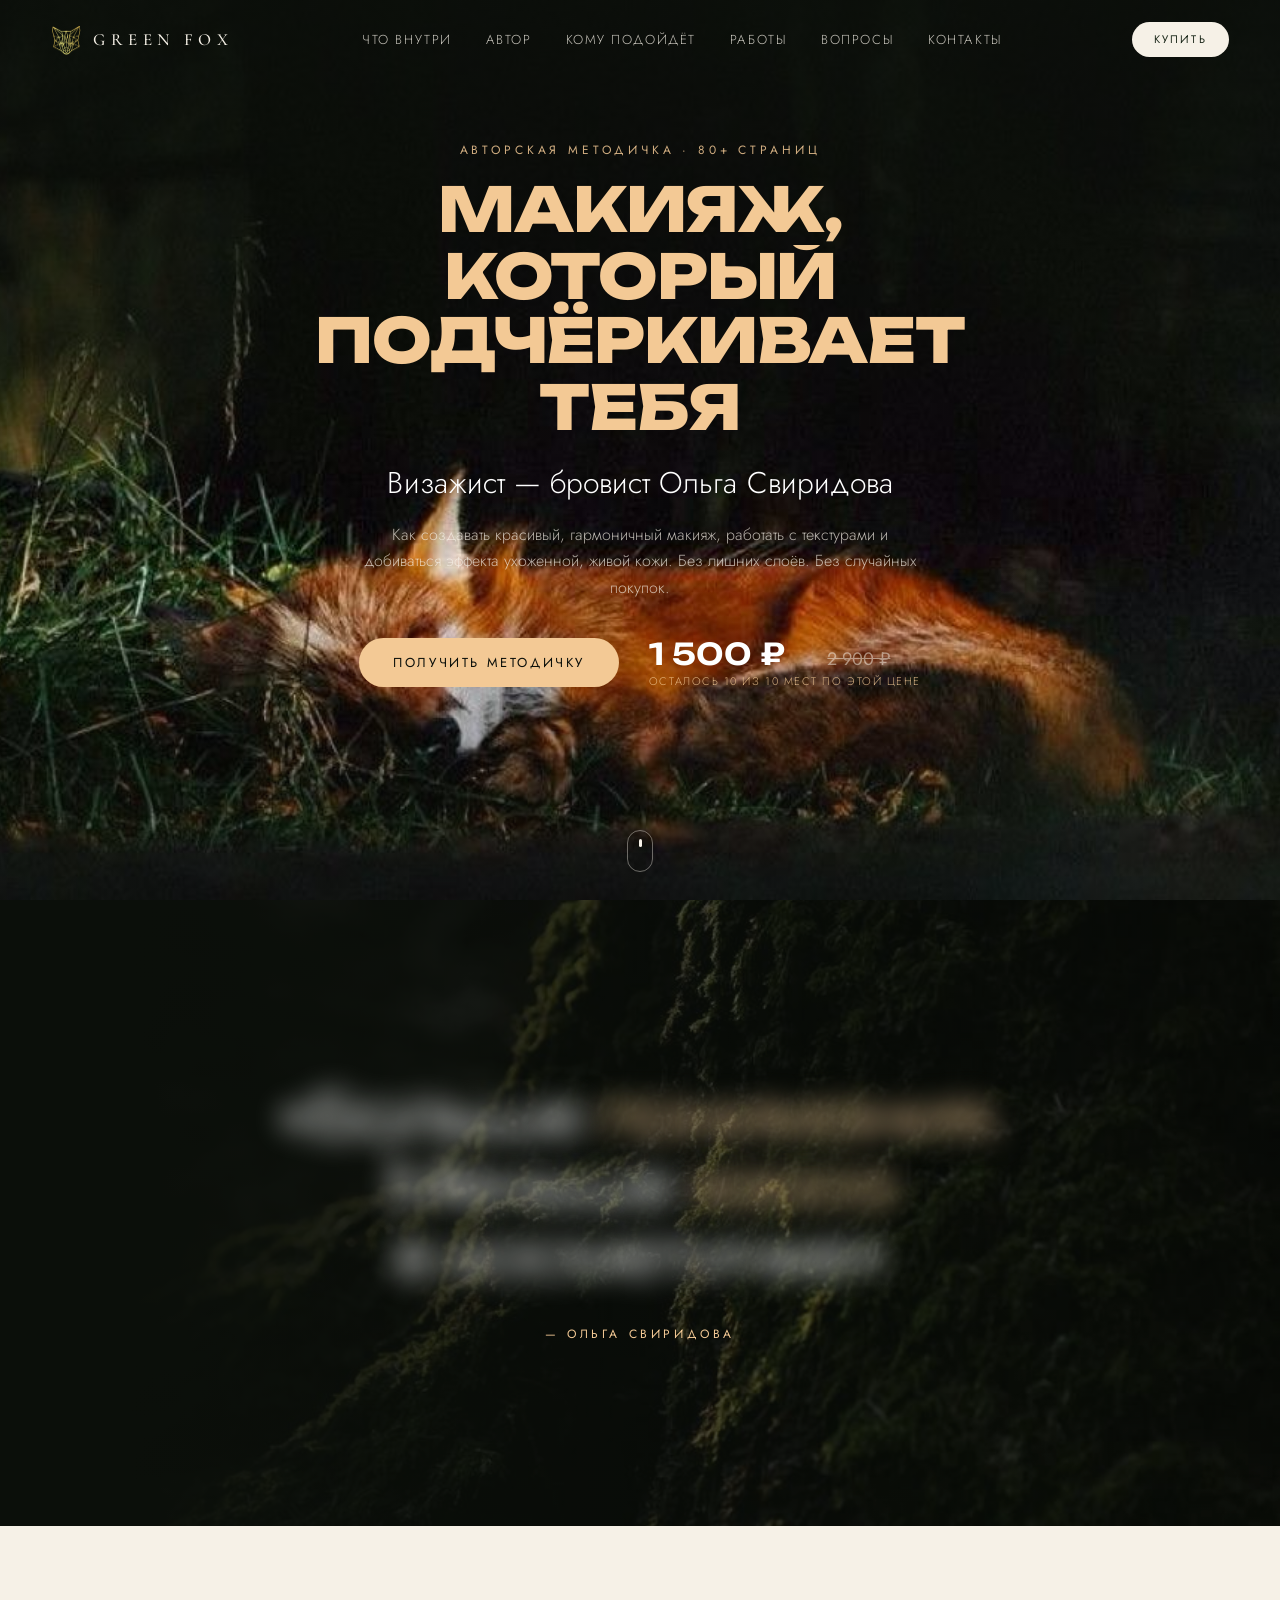
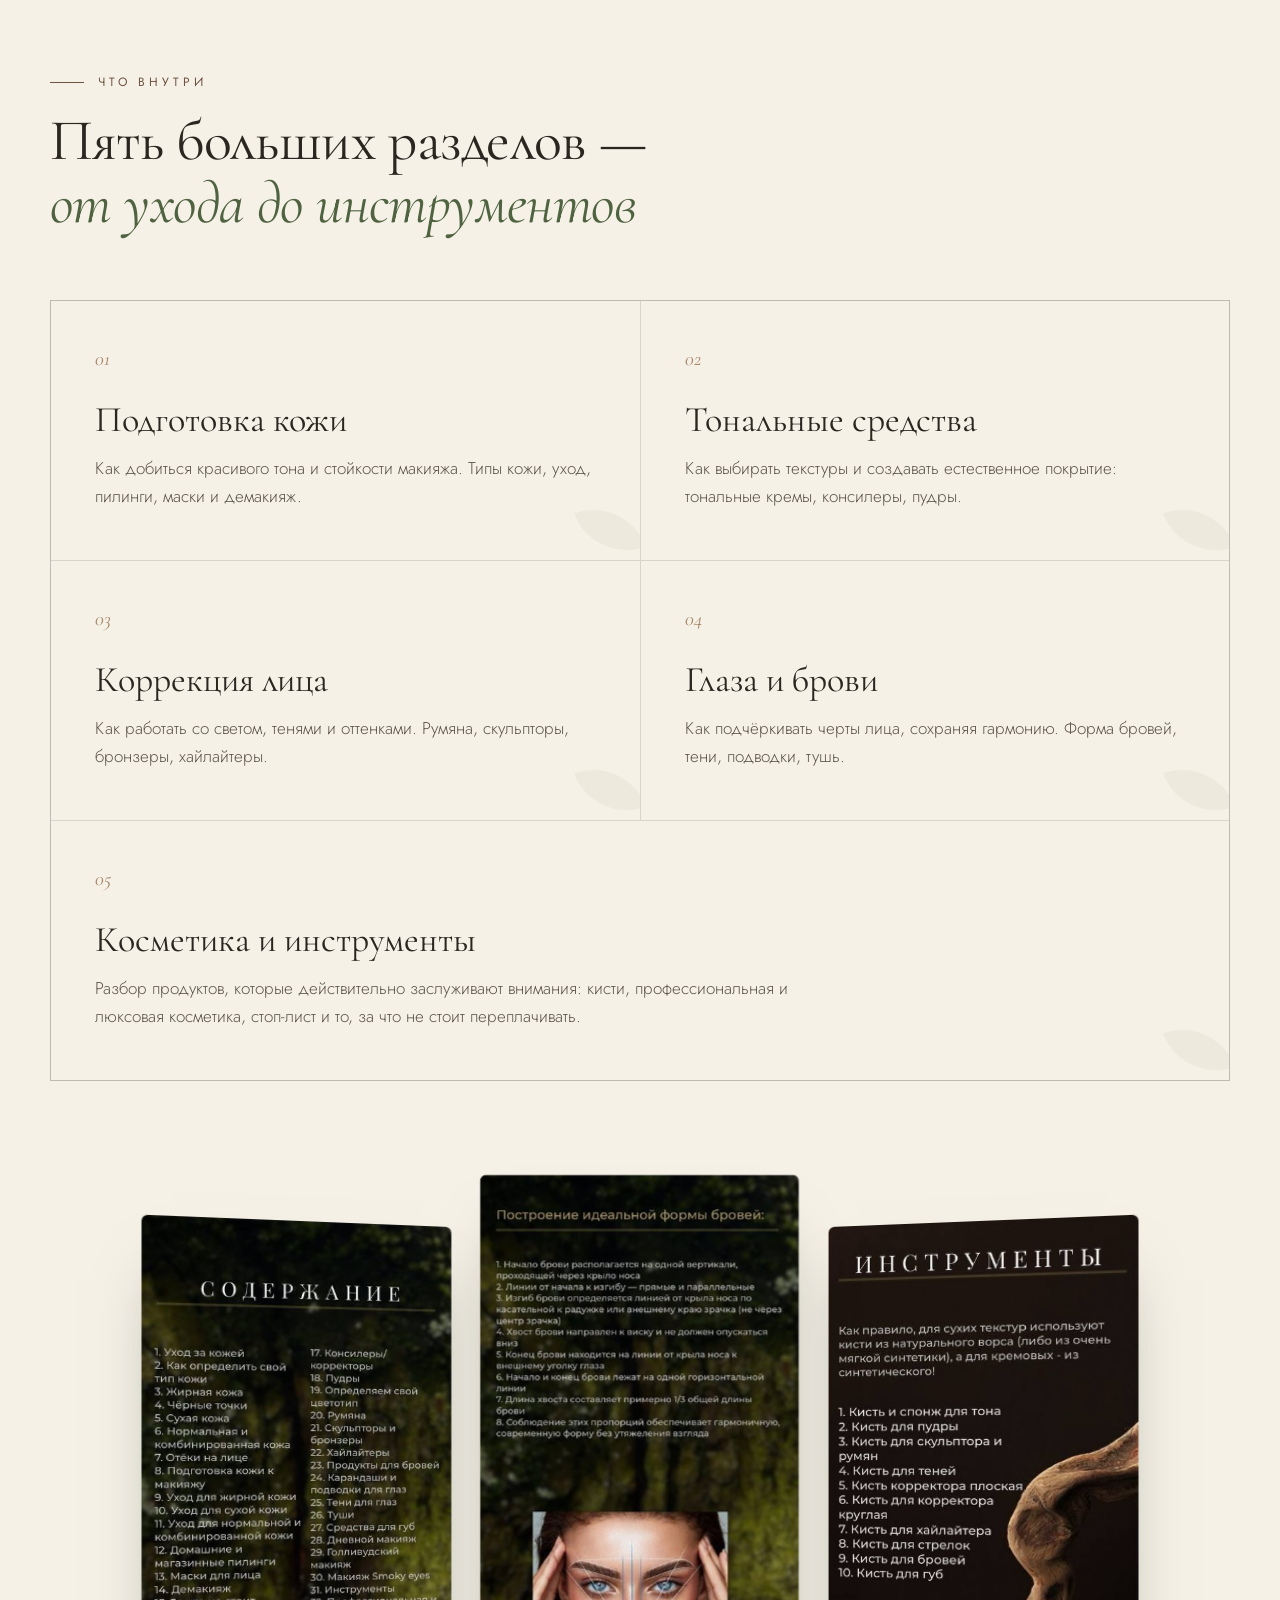
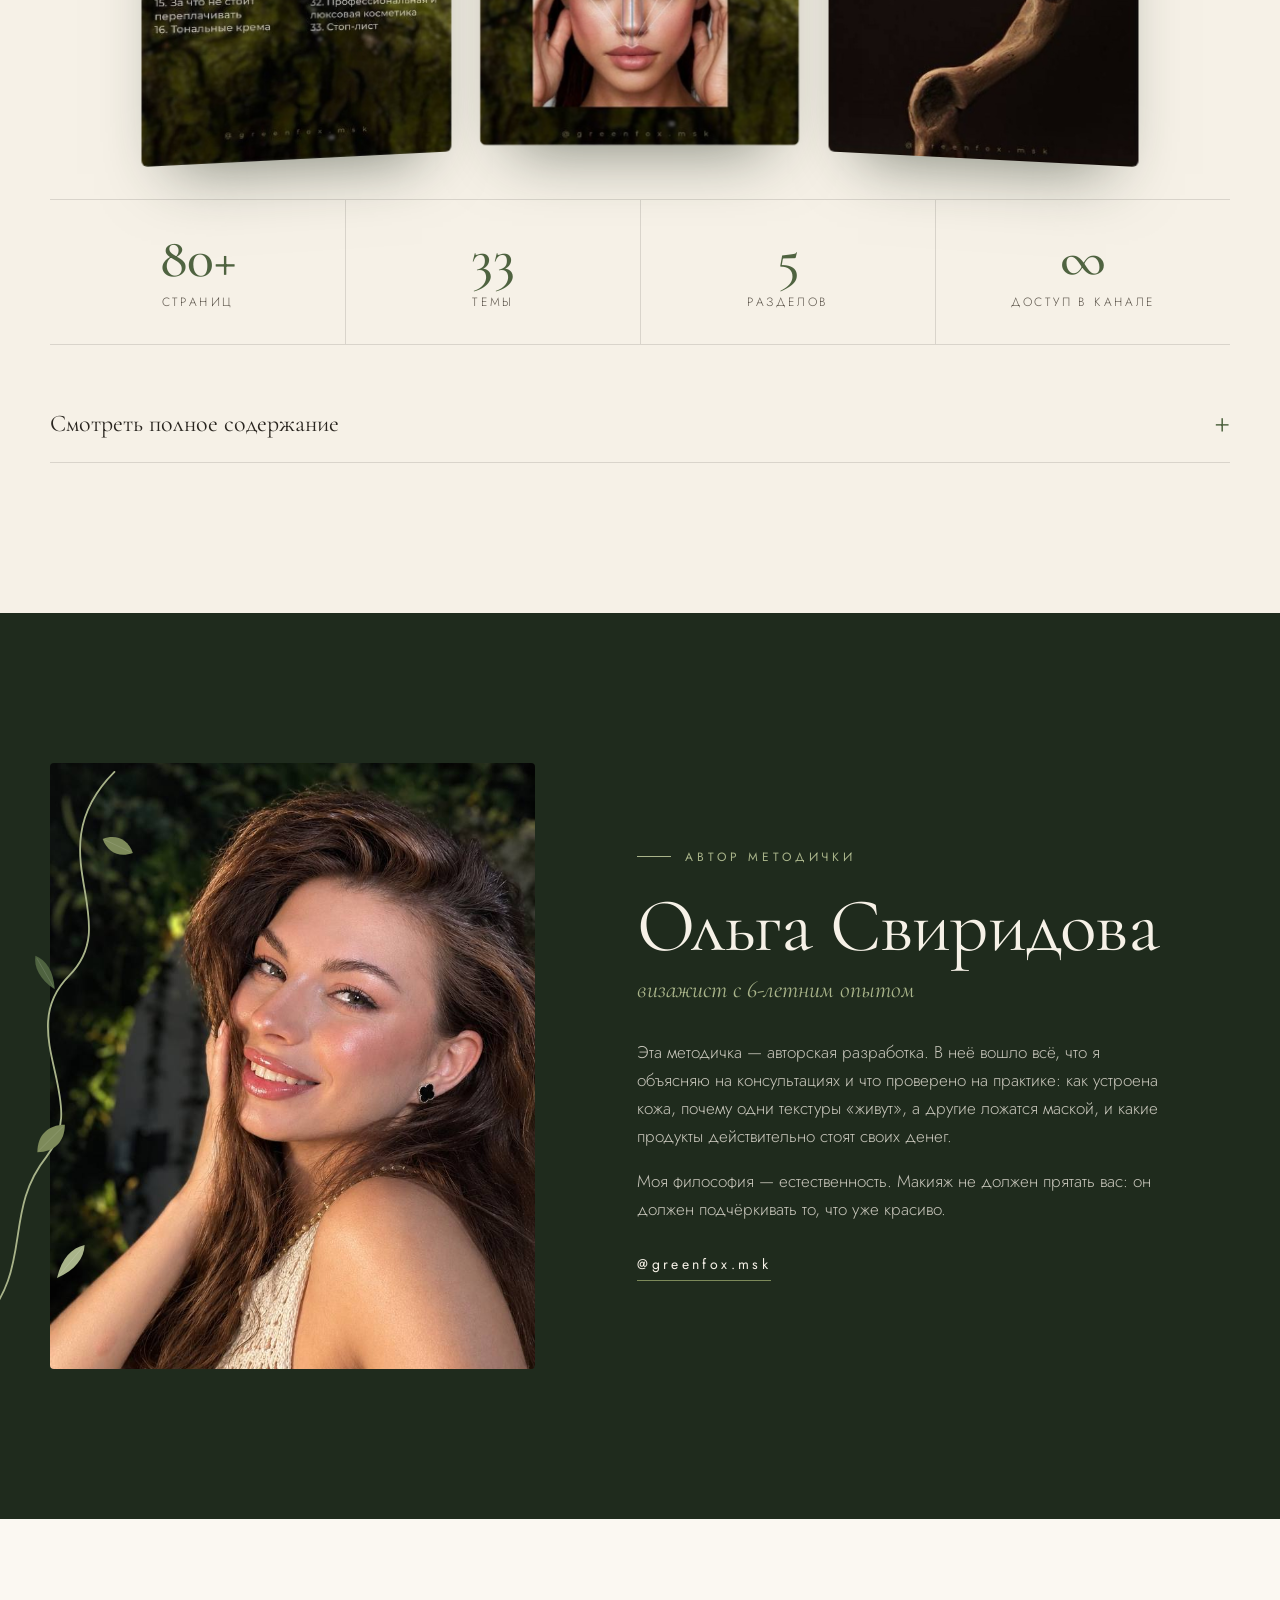
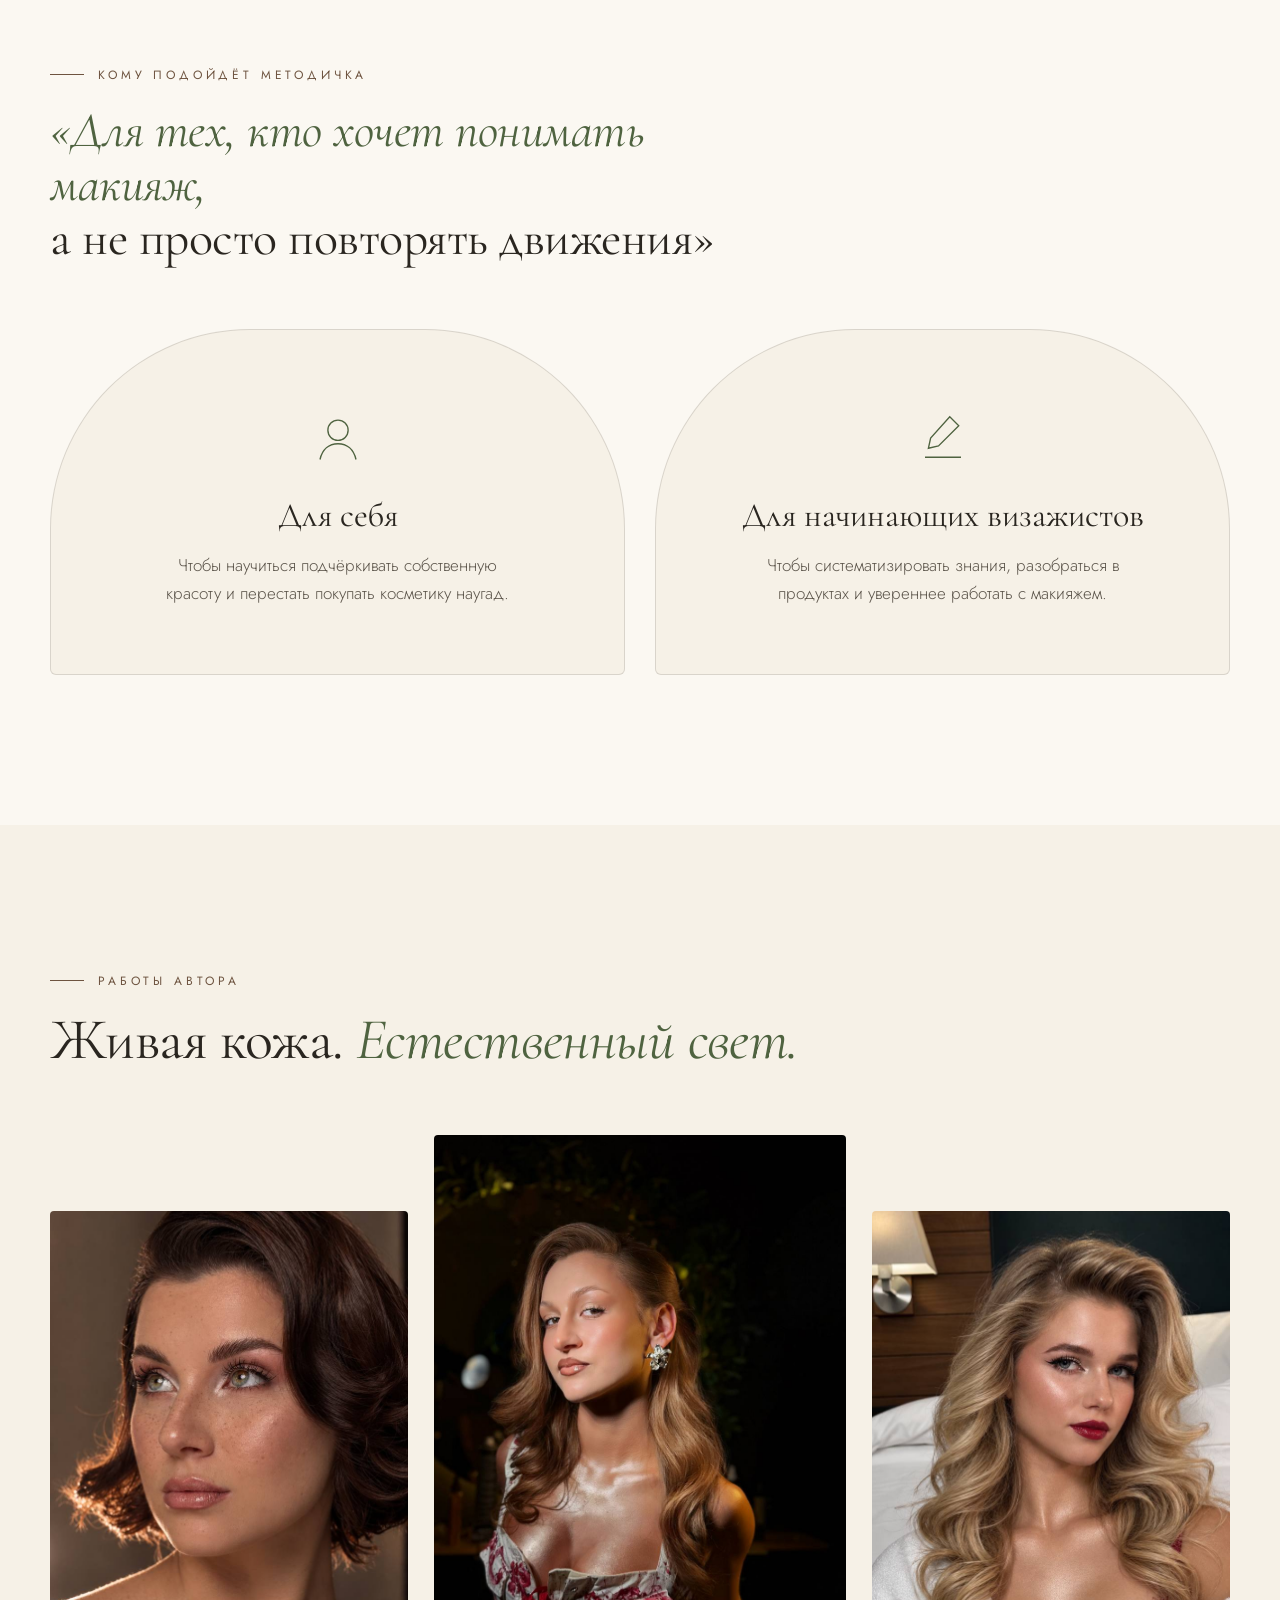
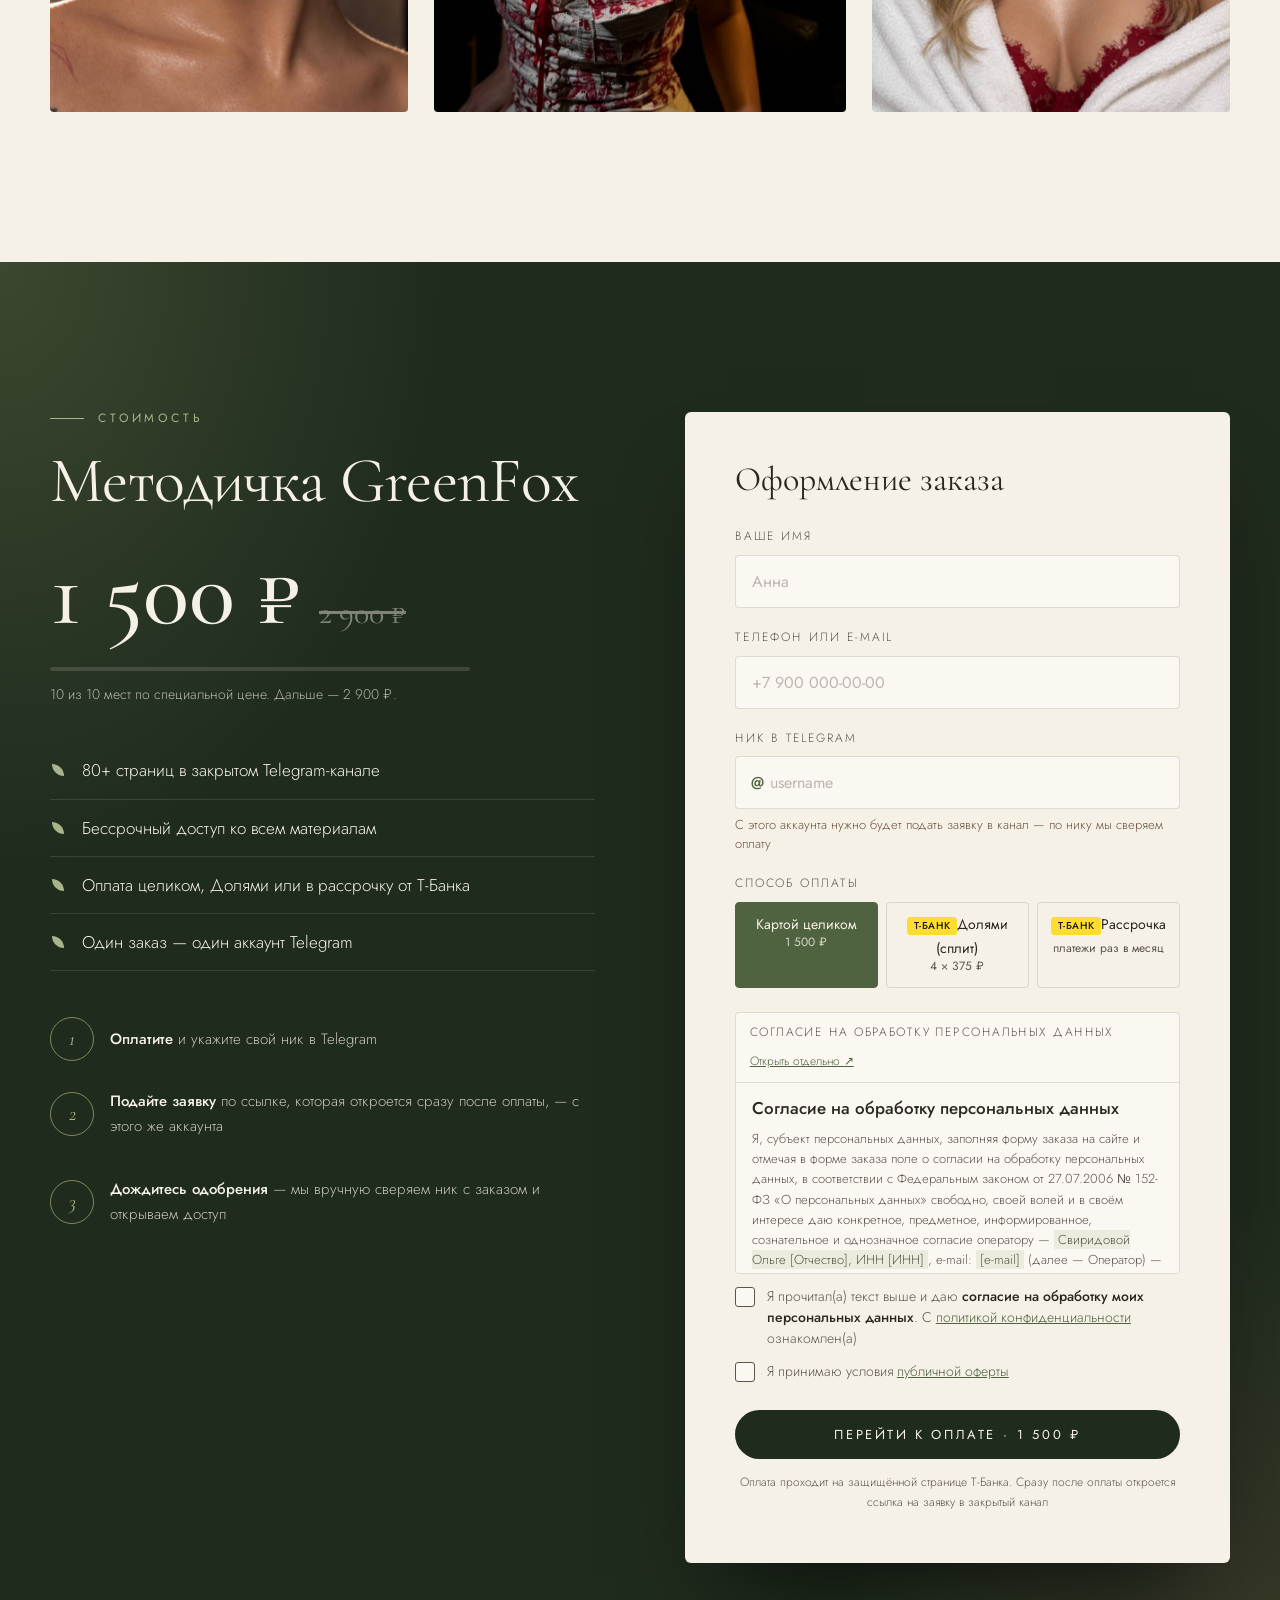
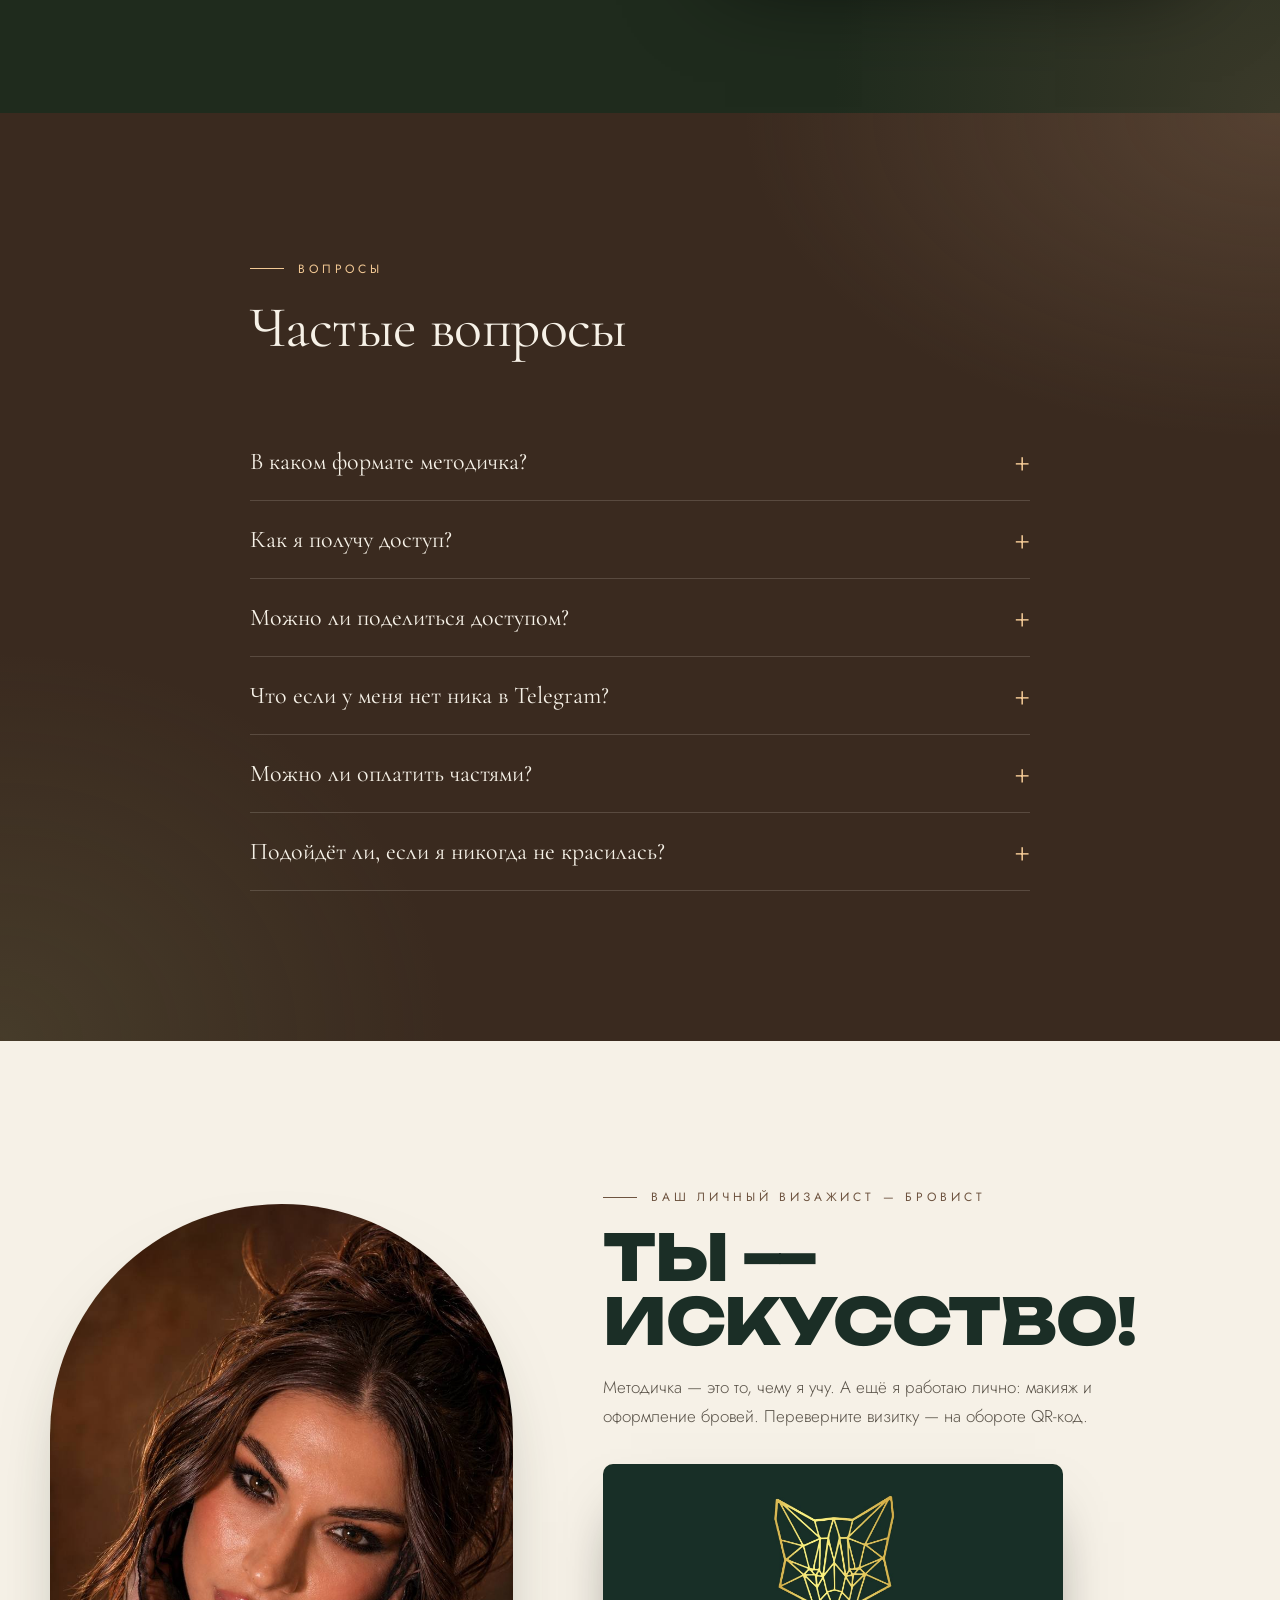
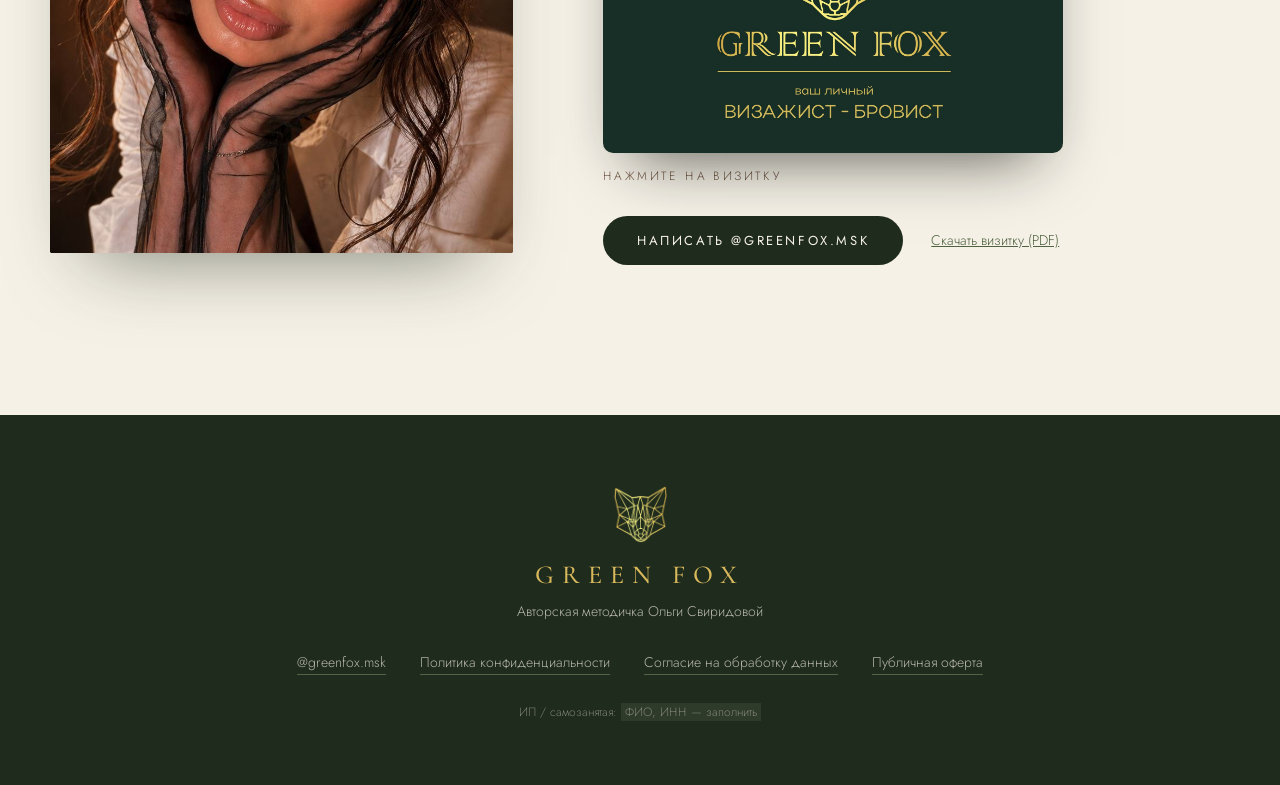
==== commit 0637996f: "Живая лиса, стиль соцсетей, визитка и новые фото - Первый экран: зацикленное видео спящей лисы (Higg" ====
--- a/index.html
+++ b/index.html
@@ -7,13 +7,13 @@
   <meta name="description" content="Авторская методичка визажиста Ольги Свиридовой: подготовка кожи, тон, коррекция, глаза и брови, косметика и инструменты. 80+ страниц, доступ в закрытом Telegram-канале.">
   <meta property="og:title" content="Макияж, который подчёркивает тебя — методичка GreenFox">
   <meta property="og:description" content="Больше понимания. Меньше хаоса в косметичке.">
-  <meta property="og:image" content="img/work-2.jpg">
+  <meta property="og:image" content="img/fox-still.jpg">
   <link rel="preconnect" href="https://fonts.googleapis.com">
   <link rel="preconnect" href="https://fonts.gstatic.com" crossorigin>
-  <link href="https://fonts.googleapis.com/css2?family=Cormorant+Garamond:ital,wght@0,400;0,500;0,600;1,400;1,500&family=Jost:wght@300;400;500&display=swap" rel="stylesheet">
+  <link href="https://fonts.googleapis.com/css2?family=Cormorant+Garamond:ital,wght@0,400;0,500;0,600;1,400;1,500&family=Jost:wght@300;400;500&family=Unbounded:wght@300;600;800&display=swap" rel="stylesheet">
   <link rel="stylesheet" href="styles.css">
   <script>document.documentElement.classList.add("js")</script>
-  <link rel="icon" href="data:image/svg+xml,%3Csvg xmlns='http://www.w3.org/2000/svg' viewBox='0 0 32 32'%3E%3Cpath d='M16 3C8 9 6 17 9 25c4-1 8-4 10-9 1-4 0-9-3-13z' fill='%234f6340'/%3E%3C/svg%3E">
+  <link rel="icon" href="img/favicon.png" type="image/png">
 </head>
 <body>
 
@@ -21,7 +21,10 @@
 <div class="intro" aria-hidden="true">
   <div class="intro__panel intro__panel--l"></div>
   <div class="intro__panel intro__panel--r"></div>
-  <div class="intro__logo">G R E E N F O X</div>
+  <div class="intro__logo">
+    <img class="intro__fox" src="img/logo-fox.png" alt="">
+    <span>GREEN FOX</span>
+  </div>
 </div>
 
 <!-- SVG-спрайт листьев -->
@@ -39,79 +42,51 @@
 </svg>
 
 <header class="nav" id="top">
-  <a href="#top" class="nav__logo">GREENFOX</a>
+  <a href="#top" class="nav__logo"><img src="img/logo-fox.png" alt="" width="30" height="30">GREEN FOX</a>
   <nav class="nav__links" aria-label="Разделы">
     <a href="#inside">Что внутри</a>
     <a href="#author">Автор</a>
     <a href="#for-whom">Кому подойдёт</a>
     <a href="#works">Работы</a>
     <a href="#faq">Вопросы</a>
+    <a href="#contact">Контакты</a>
   </nav>
   <a href="#buy" class="btn btn--small">Купить</a>
 </header>
 
 <main>
 
-  <!-- ===== HERO ===== -->
+  <!-- ===== HERO: живая лиса ===== -->
   <section class="hero">
-    <div class="hero__moss" aria-hidden="true"></div>
+    <video class="hero__video js-hero-video" muted loop playsinline preload="none" poster="img/fox-still.jpg"
+           data-src="img/fox.mp4" data-src-mobile="img/fox-mobile.mp4" aria-hidden="true"></video>
+    <div class="hero__shade" aria-hidden="true"></div>
     <div class="hero__inner">
-      <div class="hero__text">
-        <p class="eyebrow">Авторская методичка · 80+ страниц</p>
-        <h1 class="hero__title">
-          <span class="line"><span>Макияж,</span></span>
-          <span class="line"><span>который</span></span>
-          <span class="line"><span><em>подчёркивает</em> тебя</span></span>
-        </h1>
-        <p class="hero__lead">Как создавать красивый, гармоничный макияж, работать с текстурами и добиваться эффекта ухоженной, живой кожи.</p>
-        <ul class="hero__nos">
-          <li>Без лишних слоёв.</li>
-          <li>Без случайных покупок.</li>
-          <li>С пониманием того, что действительно работает.</li>
-        </ul>
-        <div class="hero__cta">
-          <a href="#buy" class="btn">Получить методичку</a>
-          <div class="hero__price">
-            <span class="price-now js-price">1 500 ₽</span>
-            <span class="price-old js-price-old">2 900 ₽</span>
-            <span class="price-note js-seats-note">для первых 10 покупателей</span>
-          </div>
+      <p class="eyebrow eyebrow--center">Авторская методичка · 80+ страниц</p>
+      <h1 class="hero__title">
+        <span class="line"><span>Макияж,</span></span>
+        <span class="line"><span>который подчёркивает</span></span>
+        <span class="line"><span>тебя</span></span>
+      </h1>
+      <p class="hero__sub">Визажист&nbsp;—&nbsp;бровист Ольга Свиридова</p>
+      <p class="hero__lead">Как создавать красивый, гармоничный макияж, работать с текстурами и добиваться эффекта ухоженной, живой кожи. Без лишних слоёв. Без случайных покупок.</p>
+      <div class="hero__cta">
+        <a href="#buy" class="btn btn--peach">Получить методичку</a>
+        <div class="hero__price">
+          <span class="price-now js-price">1 500 ₽</span>
+          <span class="price-old js-price-old">2 900 ₽</span>
+          <span class="price-note js-seats-note">для первых 10 покупателей</span>
         </div>
       </div>
-
-      <div class="hero__visual">
-        <div class="arch">
-          <img src="img/work-1.jpg" alt="Макияж с акцентом на живую кожу и веснушки — работа Ольги Свиридовой" width="720" height="1280">
-        </div>
-        <!-- лиана, которая «прорастает» по арке -->
-        <svg class="vine vine--hero" viewBox="0 0 400 640" aria-hidden="true">
-          <path class="vine__stem" d="M380 640C350 560 390 500 340 430S250 360 280 280 360 190 300 120 190 60 170 0"/>
-          <g class="vine__leaves">
-            <use href="#leaf" x="340" y="520" width="22" height="44" transform="rotate(-35 351 542)"/>
-            <use href="#leaf-round" x="352" y="440" width="34" height="34"/>
-            <use href="#leaf" x="282" y="360" width="22" height="44" transform="rotate(40 293 382)"/>
-            <use href="#leaf-round" x="256" y="270" width="30" height="30" transform="rotate(80 271 285)"/>
-            <use href="#leaf" x="320" y="170" width="20" height="40" transform="rotate(-20 330 190)"/>
-            <use href="#leaf-round" x="250" y="90" width="28" height="28" transform="rotate(10 264 104)"/>
-            <use href="#leaf" x="176" y="20" width="18" height="36" transform="rotate(30 185 38)"/>
-          </g>
-        </svg>
-        <div class="hero__badge">
-          <span class="hero__badge-num">6</span>
-          <span>лет опыта<br>в визаже</span>
-        </div>
-      </div>
     </div>
     <a href="#quote" class="hero__scroll" aria-label="Листать дальше"><span></span></a>
   </section>
 
-  <!-- ===== ЦИТАТА ===== -->
+  <!-- ===== ЦИТАТА: слова проявляются из размытия ===== -->
   <section class="quote" id="quote">
-    <svg class="vine vine--quote" viewBox="0 0 1200 120" preserveAspectRatio="none" aria-hidden="true">
-      <path class="vine__stem" d="M0 70C150 20 260 110 420 60S700 10 820 70 1050 100 1200 40"/>
-    </svg>
-    <blockquote class="reveal">
-      <p>«Больше понимания.<br>Меньше хаоса в&nbsp;косметичке»</p>
+    <div class="quote__bg" aria-hidden="true"></div>
+    <blockquote>
+      <p class="js-blur-words">«Больше понимания. Меньше хаоса в&nbsp;косметичке»</p>
       <cite>— Ольга Свиридова</cite>
     </blockquote>
   </section>
@@ -264,6 +239,7 @@
       </div>
       <div class="gallery">
         <figure class="gallery__item reveal"><img src="img/work-1.jpg" alt="Работа: нюдовый макияж с розовыми тенями" loading="lazy"><figcaption>Нюдовый макияж · сияющий тон</figcaption></figure>
+        <figure class="gallery__item gallery__item--accent reveal"><img src="img/work-4.jpg" alt="Работа: сияющая кожа и голливудская волна" loading="lazy"><figcaption>Вечерний образ · сияющая кожа</figcaption></figure>
         <figure class="gallery__item reveal"><img src="img/work-3.jpg" alt="Работа: голливудский макияж с красными губами" loading="lazy"><figcaption>Голливудский макияж · красные губы</figcaption></figure>
       </div>
     </div>
@@ -359,7 +335,7 @@
   </section>
 
   <!-- ===== FAQ ===== -->
-  <section class="faq overgrow" id="faq">
+  <section class="faq overgrow overgrow--dark" id="faq">
     <div class="container container--narrow">
       <div class="section-head reveal">
         <p class="eyebrow">Вопросы</p>
@@ -392,11 +368,36 @@
     </div>
   </section>
 
+  <!-- ===== КОНТАКТЫ: фото Ольги и визитка ===== -->
+  <section class="contact overgrow" id="contact">
+    <div class="container contact__grid">
+      <figure class="contact__photo reveal">
+        <img src="img/olga-2.jpg" alt="Ольга Свиридова — визажист-бровист" loading="lazy">
+      </figure>
+      <div class="contact__text reveal">
+        <p class="eyebrow">Ваш личный визажист — бровист</p>
+        <h2 class="contact__title">Ты&nbsp;— искусство!</h2>
+        <p class="contact__lead">Методичка — это то, чему я учу. А ещё я работаю лично: макияж и оформление бровей. Переверните визитку — на обороте QR-код.</p>
+        <button type="button" class="bizcard js-bizcard" aria-label="Перевернуть визитку GreenFox" aria-pressed="false">
+          <span class="bizcard__inner">
+            <img class="bizcard__face" src="img/card-front.jpg" alt="Визитка GreenFox: ваш личный визажист-бровист" loading="lazy">
+            <img class="bizcard__face bizcard__face--back" src="img/card-back.jpg" alt="Оборот визитки: QR-код и надпись «Ты — искусство!»" loading="lazy">
+          </span>
+        </button>
+        <p class="bizcard__hint">Нажмите на визитку</p>
+        <div class="contact__links">
+          <a class="btn" href="https://instagram.com/greenfox.msk" target="_blank" rel="noopener">Написать @greenfox.msk</a>
+          <a class="contact__file" href="img/card-greenfox.pdf" download>Скачать визитку (PDF)</a>
+        </div>
+      </div>
+    </div>
+  </section>
+
 </main>
 
 <footer class="footer">
   <div class="container footer__inner">
-    <div class="footer__logo">G R E E N F O X</div>
+    <div class="footer__logo"><img src="img/logo-fox.png" alt="" width="56" height="56" loading="lazy">GREEN FOX</div>
     <p>Авторская методичка Ольги Свиридовой</p>
     <nav class="footer__links">
       <a href="https://instagram.com/greenfox.msk" target="_blank" rel="noopener">@greenfox.msk</a>
--- a/styles.css
+++ b/styles.css
@@ -15,9 +15,16 @@
   --ink: #2a2620;
   --ink-soft: #5c554b;
   --line: rgba(42, 38, 32, .14);
+  --peach: #f3c995;          /* заголовки в соцсетях */
+  --gold: #d9b95c;           /* золото визитки */
+  --card-green: #1b2e26;     /* фон визитки */
+  --night: #0b0f0a;          /* ночной лес */
+  --brown: #3a2a1f;
+  --brown-2: #4a3628;
 
   --serif: "Cormorant Garamond", "Times New Roman", serif;
   --sans: "Jost", "Helvetica Neue", Arial, sans-serif;
+  --display: "Unbounded", "Jost", Arial, sans-serif;
 
   --radius: 4px;
   --ease: cubic-bezier(.22, .8, .25, 1);
@@ -88,15 +95,26 @@
     radial-gradient(circle at 30% 20%, rgba(169, 180, 138, .25), transparent 40%),
     radial-gradient(circle at 70% 80%, rgba(79, 99, 64, .5), transparent 50%),
     var(--forest);
-  transition: transform 1.3s cubic-bezier(.77, 0, .18, 1) .5s;
+  transition: transform 1.3s cubic-bezier(.77, 0, .18, 1) .2s;
 }
 .intro__panel--l { left: 0; -webkit-mask: var(--leafedge-r); mask: var(--leafedge-r); }
 .intro__panel--r { right: 0; -webkit-mask: var(--leafedge-l); mask: var(--leafedge-l); }
 .intro__logo {
-  position: absolute; inset: 0; display: grid; place-items: center;
-  font: 400 clamp(18px, 3vw, 28px) var(--serif); letter-spacing: .3em; color: var(--milk);
-  transition: opacity .5s ease .3s;
-}
+  position: absolute; inset: 0; display: grid; place-content: center; justify-items: center; gap: 22px;
+  font: 400 clamp(16px, 2.4vw, 24px) var(--serif); letter-spacing: .34em; color: var(--gold);
+  transition: opacity .5s ease .2s;
+}
+@property --sweep { syntax: "<angle>"; inherits: false; initial-value: 0deg; }
+.intro__fox {
+  width: clamp(110px, 16vw, 170px); height: auto;
+  -webkit-mask: conic-gradient(from 200deg, #000 var(--sweep), transparent 0);
+          mask: conic-gradient(from 200deg, #000 var(--sweep), transparent 0);
+  filter: drop-shadow(0 0 18px rgba(217, 185, 92, .35));
+  animation: fox-draw 1.3s cubic-bezier(.6, 0, .3, 1) .15s forwards;
+}
+.intro__logo span { opacity: 0; animation: fade-up .8s ease 1s forwards; }
+@keyframes fox-draw { to { --sweep: 360deg; } }
+@keyframes fade-up { from { opacity: 0; transform: translateY(8px); } to { opacity: 1; transform: none; } }
 body.is-loaded .intro__panel--l { transform: translateX(-105%); }
 body.is-loaded .intro__panel--r { transform: translateX(105%); }
 body.is-loaded .intro__logo { opacity: 0; }
@@ -122,7 +140,8 @@
   color: var(--ink); padding-block: 14px;
   box-shadow: 0 1px 0 var(--line);
 }
-.nav__logo { font: 500 18px var(--serif); letter-spacing: .42em; text-decoration: none; }
+.nav__logo { display: flex; align-items: center; gap: 12px; font: 500 17px var(--serif); letter-spacing: .32em; text-decoration: none; }
+.nav__logo img { width: 30px; height: 30px; }
 .nav__links { display: flex; gap: 34px; }
 .nav__links a {
   font-size: 13px; letter-spacing: .12em; text-transform: uppercase; text-decoration: none;
@@ -138,77 +157,39 @@
 .nav .btn:hover { color: var(--milk); }
 .nav.is-scrolled .btn { --bg: var(--forest); color: var(--milk); }
 
-/* ---------- HERO ---------- */
+/* ---------- HERO: живая лиса ---------- */
 .hero {
-  position: relative; min-height: 100vh; min-height: 100svh;
-  background: var(--forest); color: var(--milk);
-  display: flex; align-items: center;
-  padding: 130px 0 90px; overflow: hidden;
-}
-.hero__moss {
+  position: relative; min-height: 100vh; min-height: 100svh; overflow: hidden;
+  background: var(--night) url("img/fox-still.jpg") center 75% / cover no-repeat;
+  color: var(--milk); display: flex; align-items: flex-start; justify-content: center;
+  padding: clamp(110px, 16vh, 170px) 0 120px; text-align: center;
+}
+.hero__video { position: absolute; inset: 0; width: 100%; height: 100%; object-fit: cover; object-position: center 75%; }
+.hero__shade {
   position: absolute; inset: 0; pointer-events: none;
-  background:
-    radial-gradient(ellipse 60% 50% at 85% 30%, rgba(125, 138, 90, .38), transparent 70%),
-    radial-gradient(ellipse 50% 60% at 10% 90%, rgba(110, 84, 64, .35), transparent 70%),
-    radial-gradient(ellipse 40% 40% at 40% 10%, rgba(79, 99, 64, .4), transparent 70%);
-}
-.hero__moss::after { /* зерно, как у фото на мху */
-  content: ""; position: absolute; inset: 0; opacity: .18; mix-blend-mode: overlay;
-  background-image: url("data:image/svg+xml,%3Csvg xmlns='http://www.w3.org/2000/svg' width='160' height='160'%3E%3Cfilter id='n'%3E%3CfeTurbulence type='fractalNoise' baseFrequency='.9' numOctaves='3' stitchTiles='stitch'/%3E%3C/filter%3E%3Crect width='100%25' height='100%25' filter='url(%23n)'/%3E%3C/svg%3E");
-}
-.hero__inner {
-  position: relative; width: min(1180px, 100% - 40px); margin-inline: auto;
-  display: grid; grid-template-columns: 1.15fr .85fr; gap: clamp(30px, 6vw, 90px); align-items: center;
-}
-.hero .eyebrow { color: var(--moss-light); }
+  background: linear-gradient(180deg, rgba(11, 15, 10, .92) 0%, rgba(11, 15, 10, .55) 38%, rgba(11, 15, 10, 0) 62%, rgba(11, 15, 10, .55) 100%);
+}
+.hero__inner { position: relative; width: min(1000px, 100% - 32px); }
+.eyebrow--center { justify-content: center; color: var(--peach); opacity: .85; }
+.eyebrow--center::before { display: none; }
 .hero__title {
-  font-size: clamp(48px, 7.4vw, 104px); line-height: .98; letter-spacing: -.02em;
-  margin-bottom: 30px; text-transform: none;
-}
-.hero__title em { color: var(--moss-light); }
-.hero__title .line { display: block; overflow: hidden; padding-bottom: .06em; }
-.hero__title .line > span {
-  display: inline-block; transform: translateY(105%);
-  transition: transform 1.1s var(--ease);
-}
+  font: 800 clamp(26px, 4.8vw, 66px)/1.04 var(--display); letter-spacing: -.02em; text-transform: uppercase;
+  color: var(--peach); margin-bottom: 18px;
+}
+.hero__title .line { display: block; overflow: hidden; padding-bottom: .05em; }
+.hero__title .line > span { display: inline-block; transform: translateY(105%); transition: transform 1.1s var(--ease); }
 .hero__title .line:nth-child(2) > span { transition-delay: .12s; }
 .hero__title .line:nth-child(3) > span { transition-delay: .24s; }
 body.is-ready .hero__title .line > span { transform: none; }
-
-.hero__lead { font-size: 18px; max-width: 520px; color: rgba(246, 241, 231, .78); }
-.hero__nos { list-style: none; padding: 0; margin: 26px 0 40px; font: italic 400 22px/1.45 var(--serif); color: var(--milk); }
-.hero__nos li { display: flex; gap: 12px; align-items: baseline; }
-.hero__nos li::before { content: ""; flex: none; width: 7px; height: 7px; border-radius: 50% 0; background: var(--moss-light); transform: translateY(-3px) rotate(45deg); }
-
-.hero__cta { display: flex; flex-wrap: wrap; align-items: center; gap: 26px; }
-.hero__cta .btn { --bg: var(--milk); color: var(--forest); }
-.hero__cta .btn:hover { color: var(--milk); }
-.hero__price { display: grid; grid-template-columns: auto auto; column-gap: 12px; align-items: baseline; }
-.price-now { font: 500 34px var(--serif); }
-.price-old { font: 400 20px var(--serif); text-decoration: line-through; opacity: .5; }
-.price-note { grid-column: 1 / -1; font-size: 12px; letter-spacing: .14em; text-transform: uppercase; color: var(--moss-light); }
-
-.hero__visual { position: relative; justify-self: center; width: min(420px, 100%); }
-.arch {
-  border-radius: 999px 999px 6px 6px; overflow: hidden; aspect-ratio: 3 / 4.4;
-  box-shadow: 0 40px 80px -30px rgba(0, 0, 0, .7);
-  outline: 1px solid rgba(169, 180, 138, .35); outline-offset: 14px;
-  -webkit-outline-radius: 999px;
-}
-.arch img { width: 100%; height: 100%; object-fit: cover; transform: scale(1.12); transition: transform 2.4s var(--ease) .3s; }
-body.is-ready .arch img { transform: scale(1); }
-
-.hero__badge {
-  position: absolute; left: -38px; bottom: 60px;
-  width: 128px; height: 128px; border-radius: 50%;
-  background: var(--milk); color: var(--forest);
-  display: grid; place-content: center; text-align: center;
-  font-size: 11px; line-height: 1.3; letter-spacing: .14em; text-transform: uppercase;
-  box-shadow: 0 20px 40px -20px rgba(0, 0, 0, .6);
-  animation: float 6s ease-in-out infinite;
-}
-.hero__badge-num { font: 500 46px/1 var(--serif); letter-spacing: 0; color: var(--moss-deep); }
-
+.hero__sub { font: 300 clamp(18px, 2.4vw, 30px) var(--sans); color: #fff; margin-bottom: 18px; }
+.hero__lead { max-width: 560px; margin: 0 auto 34px; font-size: 16px; color: rgba(246, 241, 231, .72); }
+.hero__cta { display: flex; flex-wrap: wrap; align-items: center; justify-content: center; gap: 22px 30px; }
+.btn--peach { --bg: var(--peach); color: var(--night); }
+.btn--peach:hover { color: var(--milk); }
+.hero__price { display: grid; grid-template-columns: auto auto; column-gap: 12px; align-items: baseline; text-align: left; }
+.price-now { font: 600 30px var(--display); color: #fff; }
+.price-old { font: 400 18px var(--sans); text-decoration: line-through; opacity: .5; }
+.price-note { grid-column: 1 / -1; font-size: 11px; letter-spacing: .14em; text-transform: uppercase; color: var(--peach); opacity: .85; }
 .hero__scroll {
   position: absolute; left: 50%; bottom: 28px; width: 26px; height: 42px; margin-left: -13px;
   border: 1px solid rgba(246, 241, 231, .4); border-radius: 20px;
@@ -235,16 +216,25 @@
 .vine__leaves use:nth-child(odd) { color: var(--moss-light); }
 .vine__leaves use:nth-child(3n) { color: var(--moss-deep); }
 
-.vine--hero { right: -70px; top: -60px; width: 120%; height: calc(100% + 120px); }
-.vine--quote { left: 0; top: 50%; width: 100%; height: 120px; transform: translateY(-50%); opacity: .45; }
-.vine--quote .vine__stem { stroke: var(--moss); stroke-width: 1; transition-duration: 4s; }
 .vine--frame { left: -60px; top: -30px; width: 70%; height: calc(100% + 60px); }
 
-/* ---------- Цитата ---------- */
-.quote { position: relative; padding: clamp(90px, 13vw, 160px) 20px; text-align: center; background: var(--paper); overflow: hidden; }
-.quote blockquote { margin: 0 auto; max-width: 900px; position: relative; }
-.quote p { font: italic 400 clamp(32px, 5vw, 64px)/1.15 var(--serif); color: var(--forest); margin-bottom: 26px; }
-.quote cite { font: normal 400 13px var(--sans); letter-spacing: .26em; text-transform: uppercase; color: var(--bark); }
+/* ---------- Цитата: мох и проявление слов ---------- */
+.quote {
+  position: relative; overflow: hidden; text-align: center; color: var(--milk);
+  padding: clamp(120px, 20vh, 220px) 20px; background: var(--night);
+}
+.quote__bg {
+  position: absolute; inset: -10% 0; pointer-events: none;
+  background: url("img/moss.jpg") 70% center / cover no-repeat;
+  opacity: .55; transform: translateY(var(--parallax, 0));
+}
+.quote__bg::after { content: ""; position: absolute; inset: 0; background: linear-gradient(90deg, var(--night) 10%, rgba(11, 15, 10, .45) 60%, rgba(11, 15, 10, .2)); }
+.quote blockquote { margin: 0 auto; max-width: 980px; position: relative; }
+.quote p { font: 300 clamp(30px, 4.6vw, 60px)/1.18 var(--display); letter-spacing: -.02em; color: #fff; margin-bottom: 30px; }
+.quote .word { display: inline-block; filter: blur(14px); opacity: .12; transition: filter .7s ease, opacity .7s ease; }
+.quote .word.is-on { filter: none; opacity: 1; }
+.quote .word--accent { color: var(--peach); }
+.quote cite { font: normal 400 12px var(--sans); letter-spacing: .3em; text-transform: uppercase; color: var(--peach); }
 
 /* ---------- «Затягивание» секций зеленью ---------- */
 .overgrow { position: relative; padding: clamp(90px, 12vw, 150px) 0; isolation: isolate; }
@@ -347,7 +337,8 @@
 
 /* ---------- Работы ---------- */
 .works { background: var(--milk); }
-.gallery { display: grid; grid-template-columns: 1fr 1fr; gap: clamp(12px, 2vw, 26px); max-width: 880px; margin-inline: auto; }
+.gallery { display: grid; grid-template-columns: 1fr 1.15fr 1fr; gap: clamp(12px, 2vw, 26px); align-items: end; }
+.gallery__item--accent img { aspect-ratio: 3 / 4.8; }
 .gallery__item { margin: 0; position: relative; overflow: hidden; border-radius: 4px; }
 .gallery__item img { width: 100%; aspect-ratio: 3 / 4.2; object-fit: cover; transition: transform 1.4s var(--ease); }
 .gallery__item:hover img { transform: scale(1.05); }
@@ -445,14 +436,26 @@
 .order .btn[disabled] { opacity: .6; cursor: wait; }
 .order__secure { font-size: 12px; text-align: center; color: var(--ink-soft); margin: 14px 0 0; }
 
-/* ---------- FAQ ---------- */
-.faq { background: var(--paper); }
-.faq__item { border-bottom: 1px solid var(--line); }
-.faq__item p { color: var(--ink-soft); padding-bottom: 20px; max-width: 640px; }
+/* ---------- FAQ: тёплый коричневый ---------- */
+.faq {
+  color: var(--milk);
+  background:
+    radial-gradient(ellipse 60% 50% at 100% 0%, rgba(166, 134, 104, .25), transparent 70%),
+    radial-gradient(ellipse 50% 60% at 0% 100%, rgba(125, 138, 90, .18), transparent 70%),
+    var(--brown);
+}
+.faq .eyebrow { color: var(--peach); }
+.faq h2 { color: var(--milk); }
+.faq__item { border-bottom: 1px solid rgba(246, 241, 231, .16); }
+.faq__item summary { color: var(--milk); }
+.faq__item summary::after { color: var(--peach); }
+.faq__item p { color: rgba(246, 241, 231, .72); padding-bottom: 20px; max-width: 640px; }
+.faq.overgrow::before { background-color: var(--brown-2); }
 
 /* ---------- Футер ---------- */
 .footer { background: var(--forest); color: rgba(246, 241, 231, .7); padding: 70px 0 50px; text-align: center; font-size: 14px; }
-.footer__logo { font: 500 26px var(--serif); letter-spacing: .3em; color: var(--milk); margin-bottom: 10px; }
+.footer__logo { font: 500 26px var(--serif); letter-spacing: .3em; color: var(--gold); margin-bottom: 10px; }
+.footer__logo img { display: block; width: 56px; height: auto; margin: 0 auto 16px; }
 .footer__links { display: flex; justify-content: center; flex-wrap: wrap; gap: 14px 34px; margin: 28px 0; }
 .footer__links a { text-decoration: none; border-bottom: 1px solid rgba(169, 180, 138, .4); }
 .footer__legal { font-size: 12px; opacity: .6; }
@@ -486,11 +489,8 @@
 /* ---------- Адаптив ---------- */
 @media (max-width: 980px) {
   .nav__links { display: none; }
-  .hero__inner, .author__grid, .buy__grid { grid-template-columns: 1fr; }
-  .hero { padding-top: 110px; }
-  .hero__visual { width: min(340px, 80%); margin-top: 20px; }
-  .hero__badge { left: -24px; width: 104px; height: 104px; font-size: 10px; }
-  .hero__badge-num { font-size: 36px; }
+  .author__grid, .buy__grid, .contact__grid { grid-template-columns: 1fr; }
+  .contact__photo { max-width: 420px; }
   .author__photo { max-width: 460px; }
 }
 @media (max-width: 720px) {
@@ -507,9 +507,12 @@
   .pay { grid-template-columns: 1fr; }
   .pay__opt span { display: flex; justify-content: space-between; align-items: center; padding: 14px 16px; text-align: left; }
   .pay__opt small { margin: 0; }
-  .hero__nos { font-size: 19px; }
+  .hero { padding-top: 96px; background-position: 40% 100%; }
+  .hero__video { object-position: 40% 100%; }
+  .hero__shade { background: linear-gradient(180deg, rgba(11, 15, 10, .95) 0%, rgba(11, 15, 10, .82) 52%, rgba(11, 15, 10, .1) 72%, rgba(11, 15, 10, 0) 90%, rgba(11, 15, 10, .3) 100%); }
+  .hero__lead { font-size: 15px; margin-bottom: 26px; }
+  .gallery__item--accent { grid-column: 1 / -1; grid-row: 1; }
   .section-head { margin-bottom: 44px; }
-  .vine--hero { right: -40px; }
   .container, .hero__inner { width: calc(100% - 32px); }
 }
 
@@ -548,3 +551,31 @@
 .thanks .steps b { color: var(--ink); }
 .thanks__warn { margin-top: 26px; padding: 14px 16px; border-left: 2px solid var(--moss); background: var(--paper); text-align: left; font-size: 14px; color: var(--ink-soft); }
 .thanks__back { display: inline-block; margin-top: 22px; font-size: 13px; color: var(--moss-deep); }
+
+/* ---------- Контакты и визитка ---------- */
+.contact { background: var(--milk); }
+.contact__grid { display: grid; grid-template-columns: .85fr 1.15fr; gap: clamp(40px, 7vw, 100px); align-items: center; }
+.contact__photo { margin: 0; border-radius: 999px 999px 6px 6px; overflow: hidden; box-shadow: 0 40px 80px -40px rgba(31, 43, 29, .6); }
+.contact__photo img { width: 100%; aspect-ratio: 3 / 4.2; object-fit: cover; object-position: center 30%; }
+.contact__title { font: 800 clamp(34px, 5vw, 64px)/1 var(--display); text-transform: uppercase; letter-spacing: -.02em; color: var(--card-green); margin-bottom: 20px; }
+.contact__lead { color: var(--ink-soft); max-width: 520px; margin-bottom: 34px; }
+.bizcard {
+  display: block; width: min(460px, 100%); aspect-ratio: 1750 / 1100; padding: 0; border: 0; background: none; cursor: pointer;
+  perspective: 1400px; -webkit-tap-highlight-color: transparent;
+}
+.bizcard__inner {
+  position: relative; display: block; width: 100%; height: 100%;
+  transform-style: preserve-3d; transition: transform 1s cubic-bezier(.3, 1.3, .5, 1);
+  transform: rotateY(var(--ry, 0deg)) rotateX(var(--rx, 0deg));
+}
+.bizcard.is-flipped .bizcard__inner { transform: rotateY(calc(180deg + var(--ry, 0deg))) rotateX(var(--rx, 0deg)); }
+.bizcard__face {
+  position: absolute; inset: 0; width: 100%; height: 100%; object-fit: cover; border-radius: 10px;
+  -webkit-backface-visibility: hidden; backface-visibility: hidden;
+  box-shadow: 0 30px 60px -28px rgba(11, 15, 10, .7), inset 0 0 0 1px rgba(217, 185, 92, .2);
+}
+.bizcard__face--back { transform: rotateY(180deg); }
+.bizcard:focus-visible { outline: 2px solid var(--gold); outline-offset: 6px; border-radius: 12px; }
+.bizcard__hint { margin: 14px 0 30px; font-size: 12px; letter-spacing: .2em; text-transform: uppercase; color: var(--bark); }
+.contact__links { display: flex; flex-wrap: wrap; align-items: center; gap: 18px 28px; }
+.contact__file { font-size: 14px; color: var(--moss-deep); }
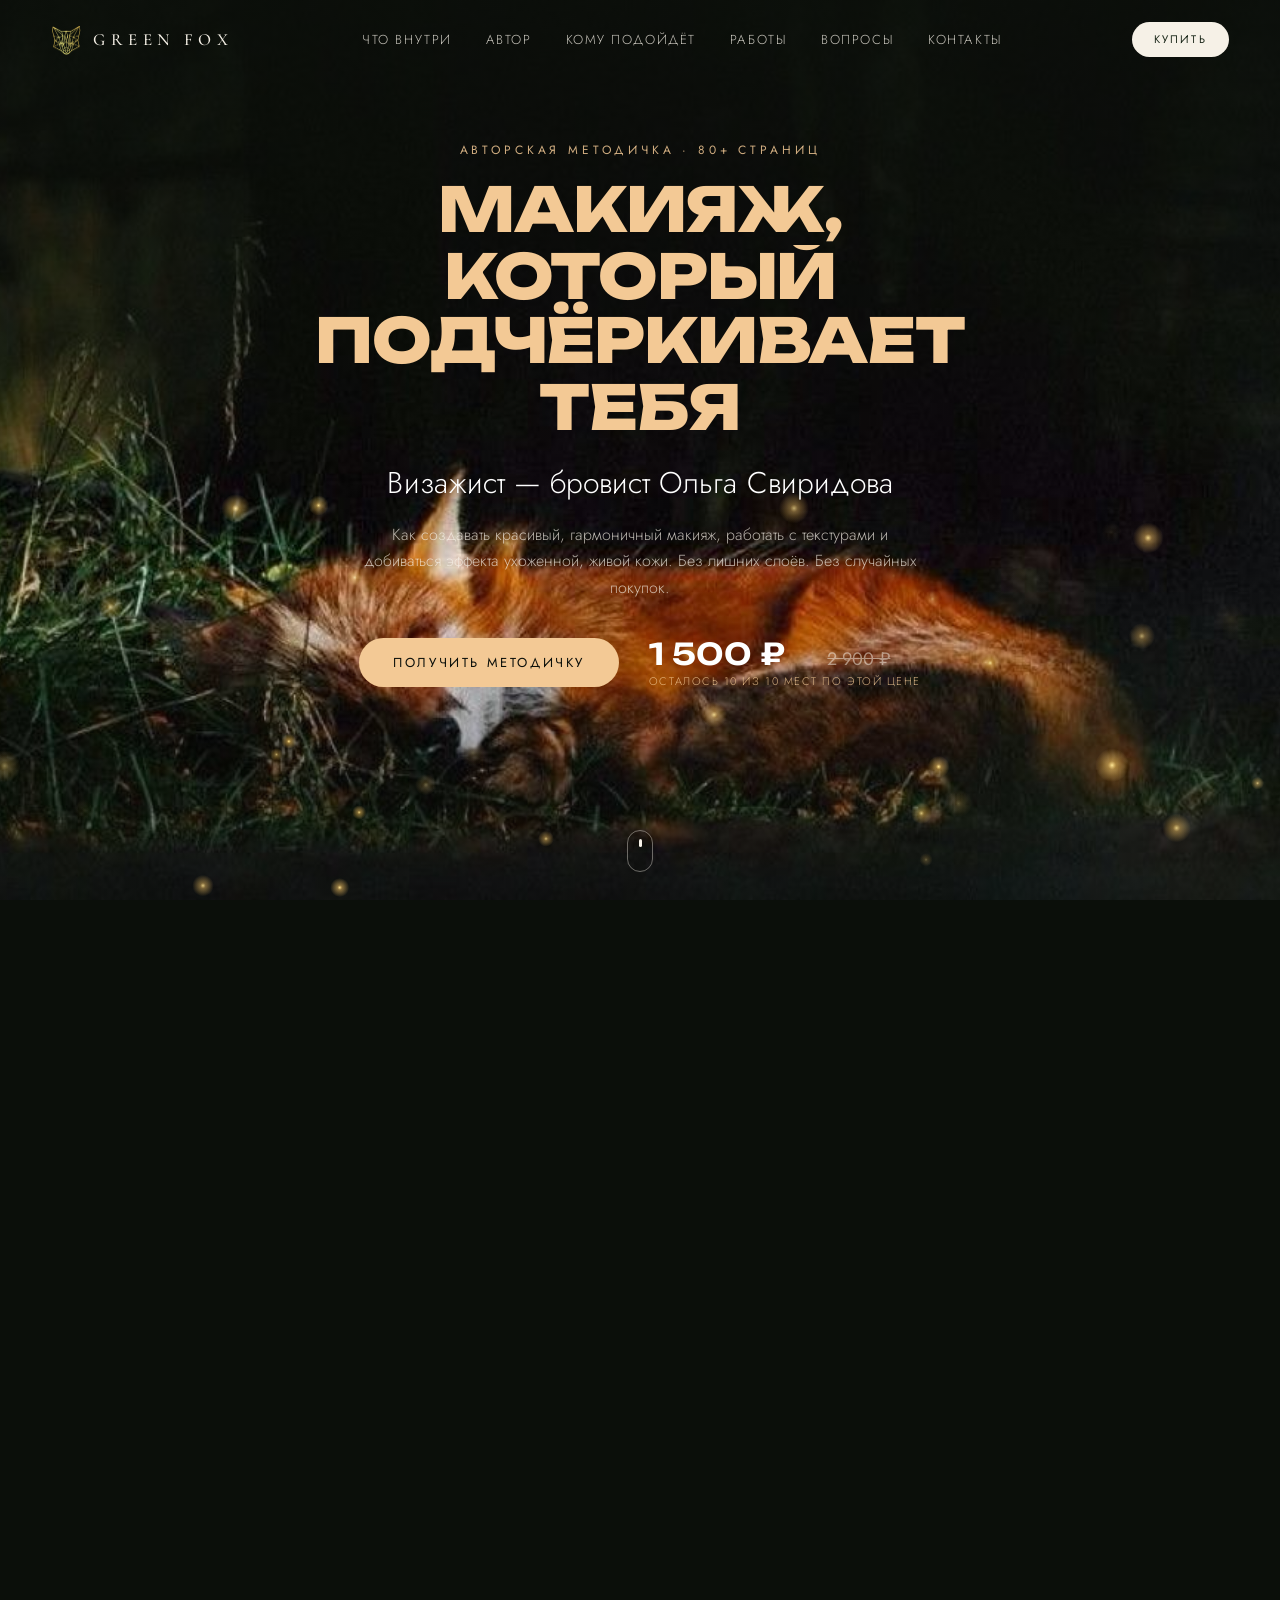
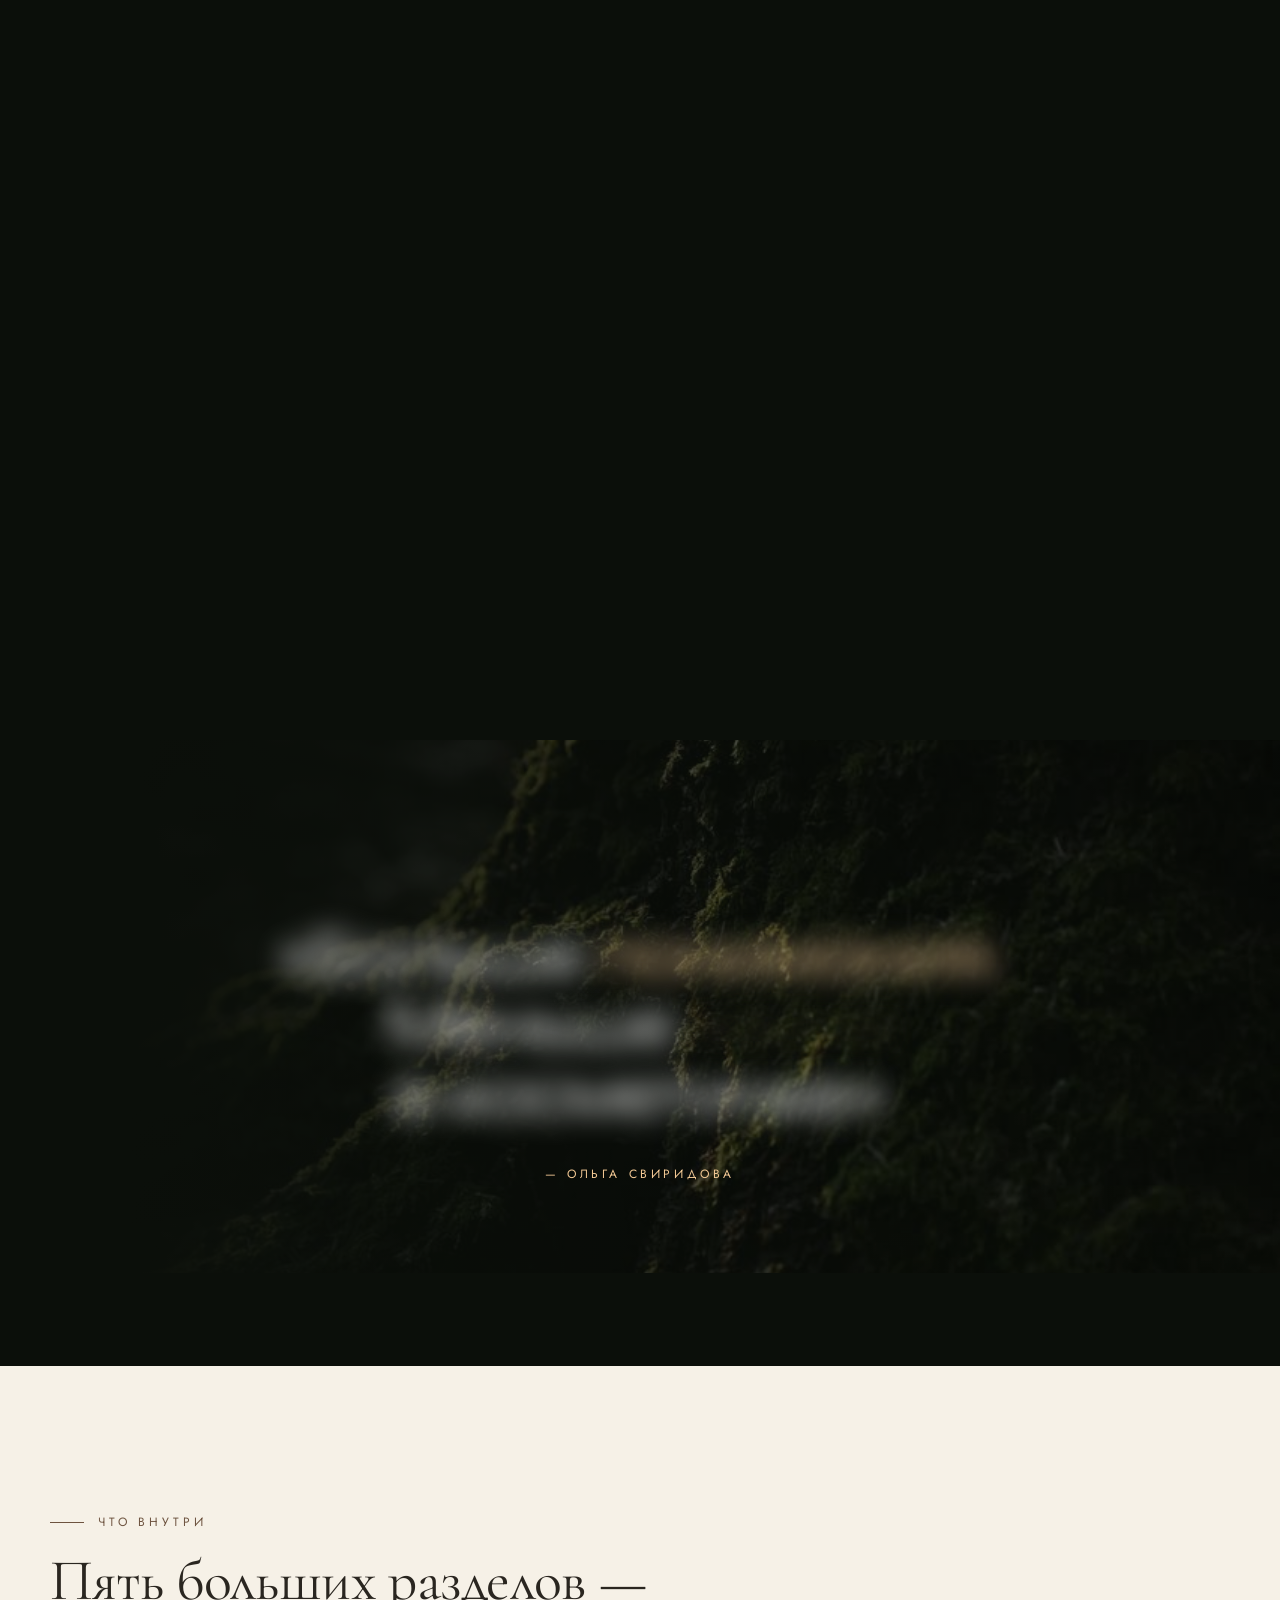
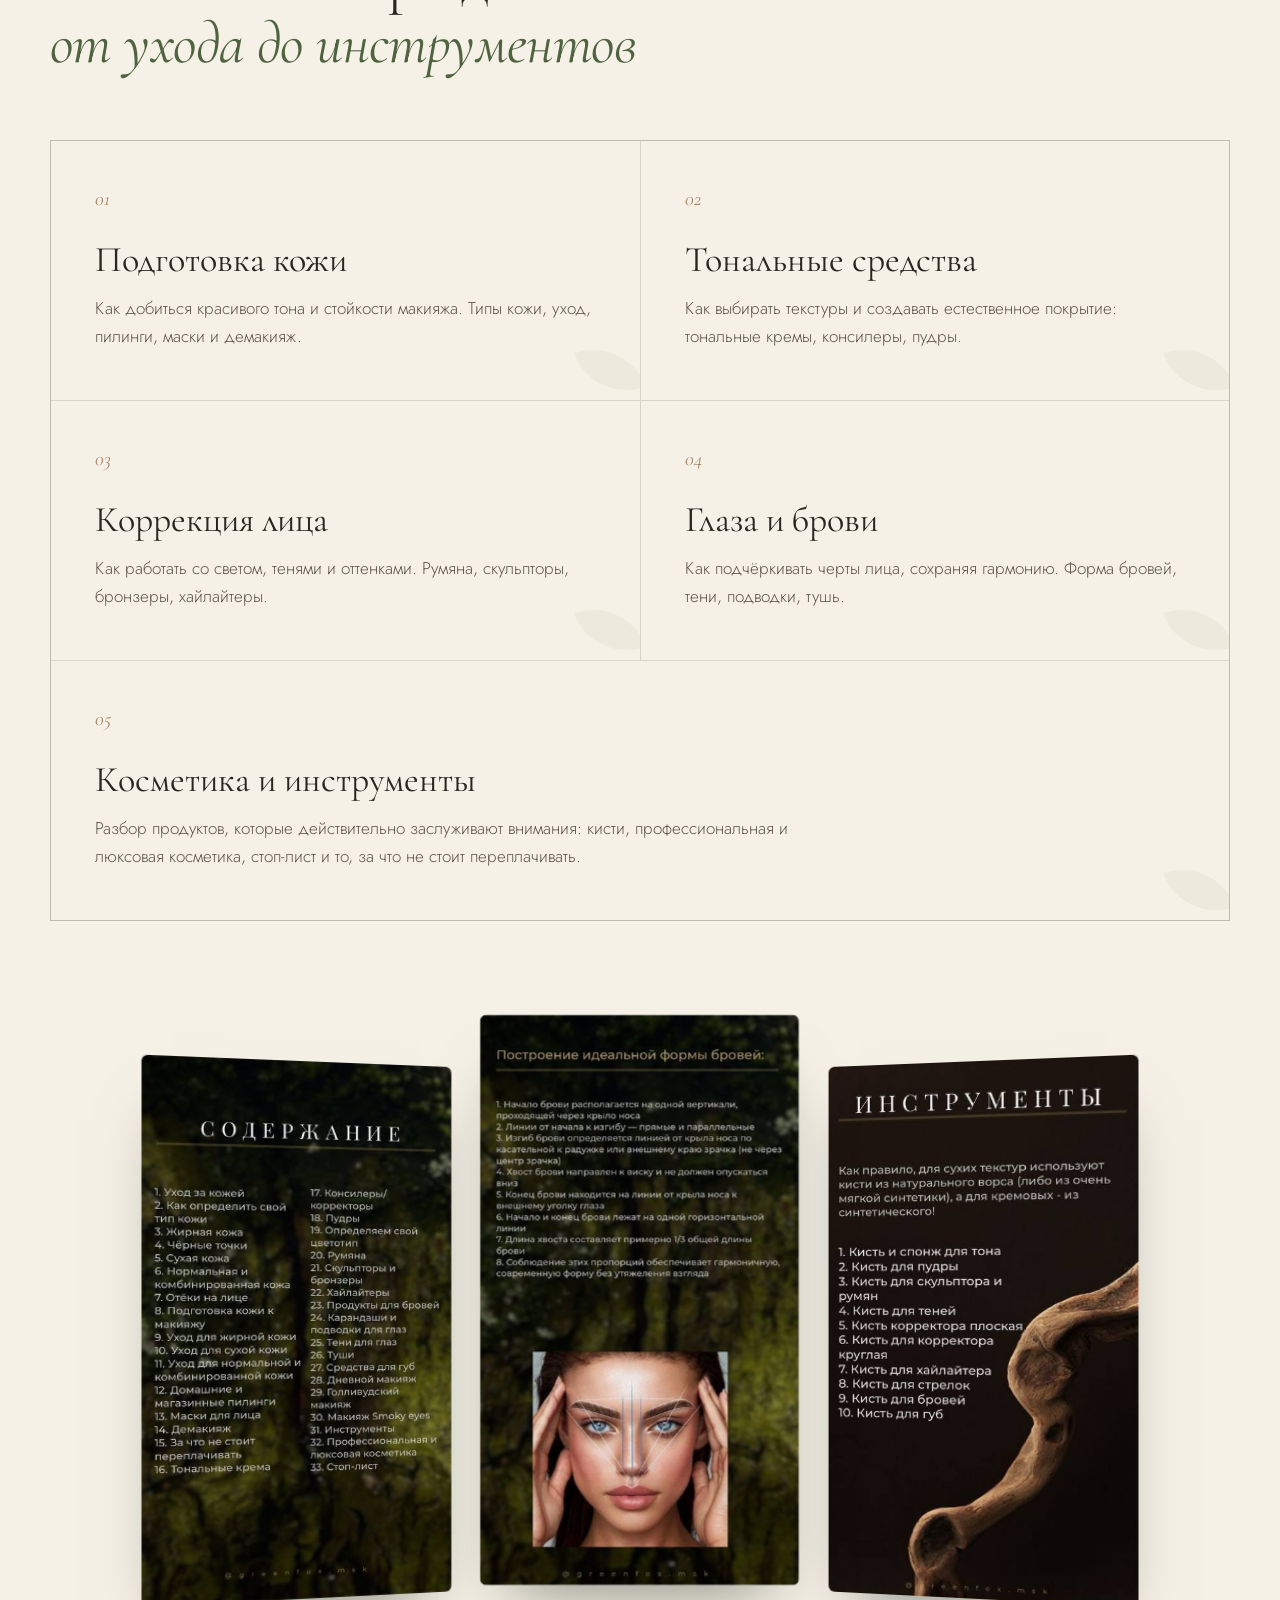
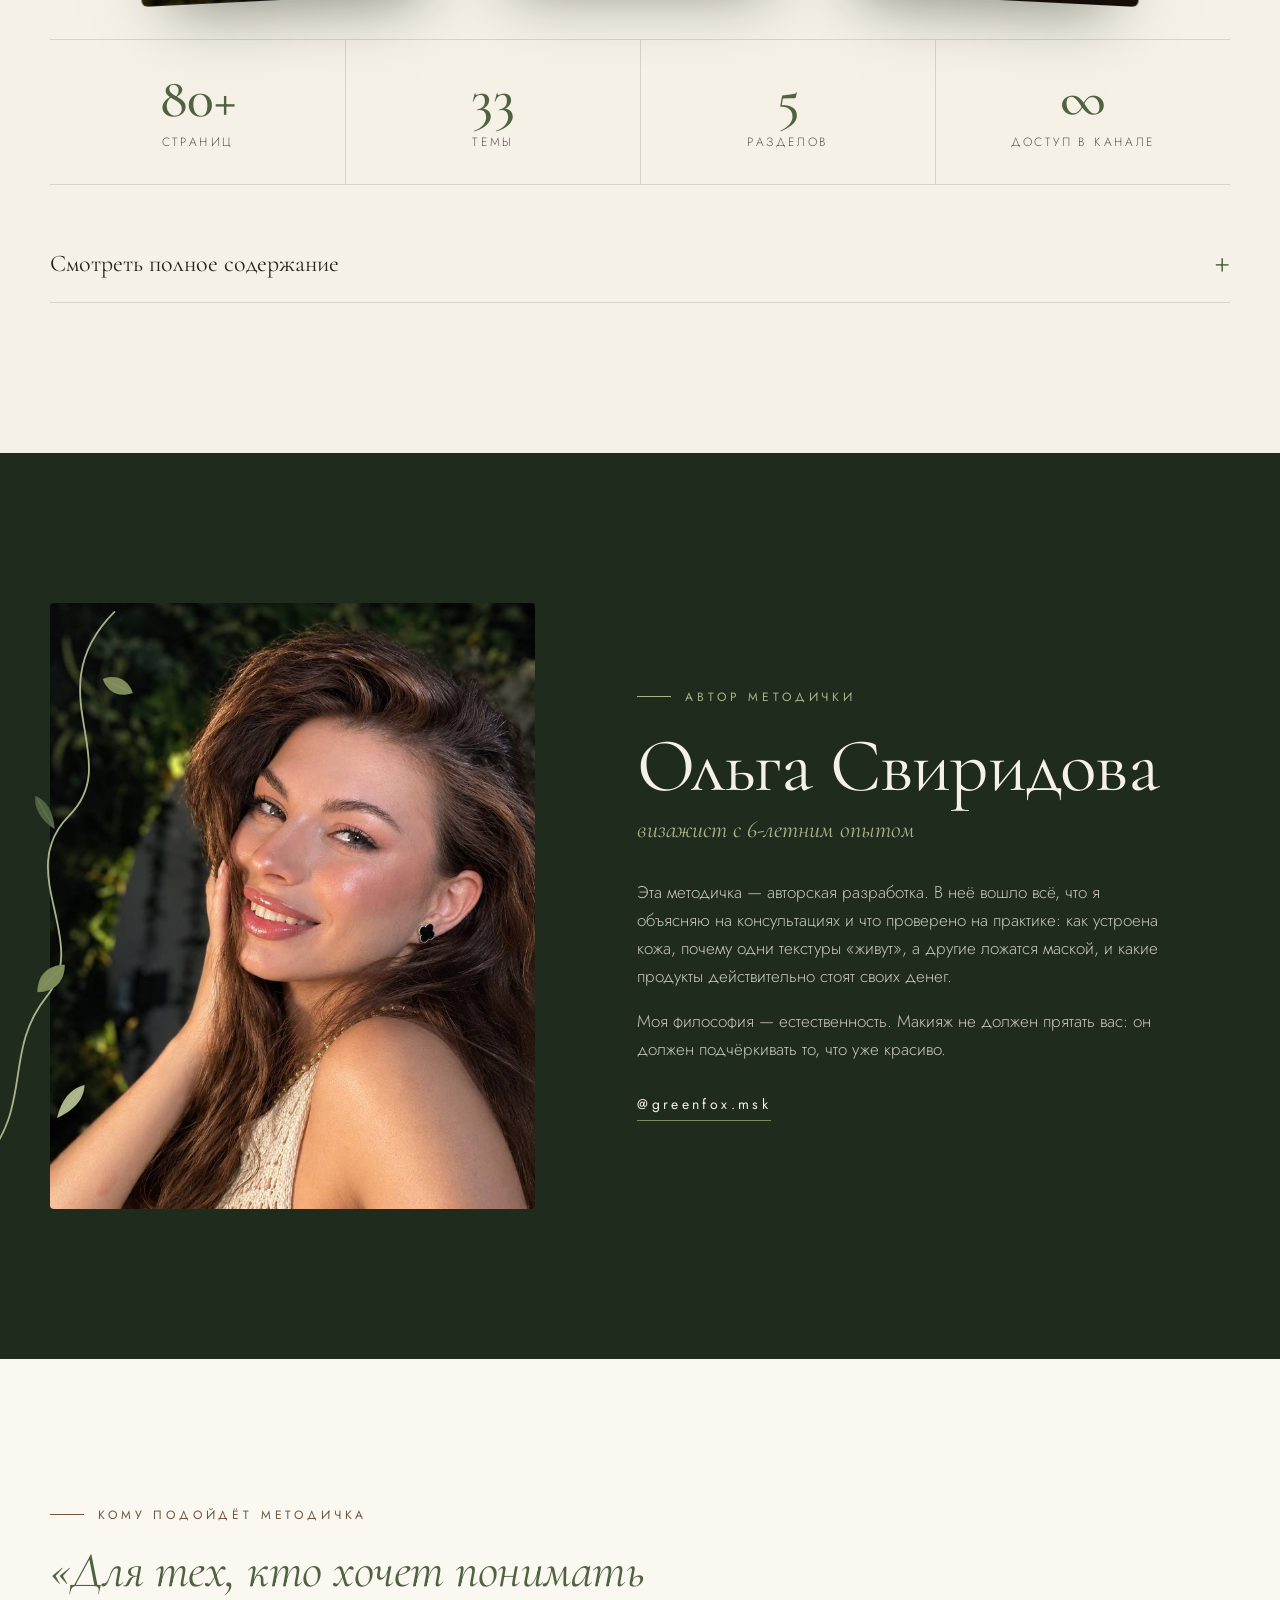
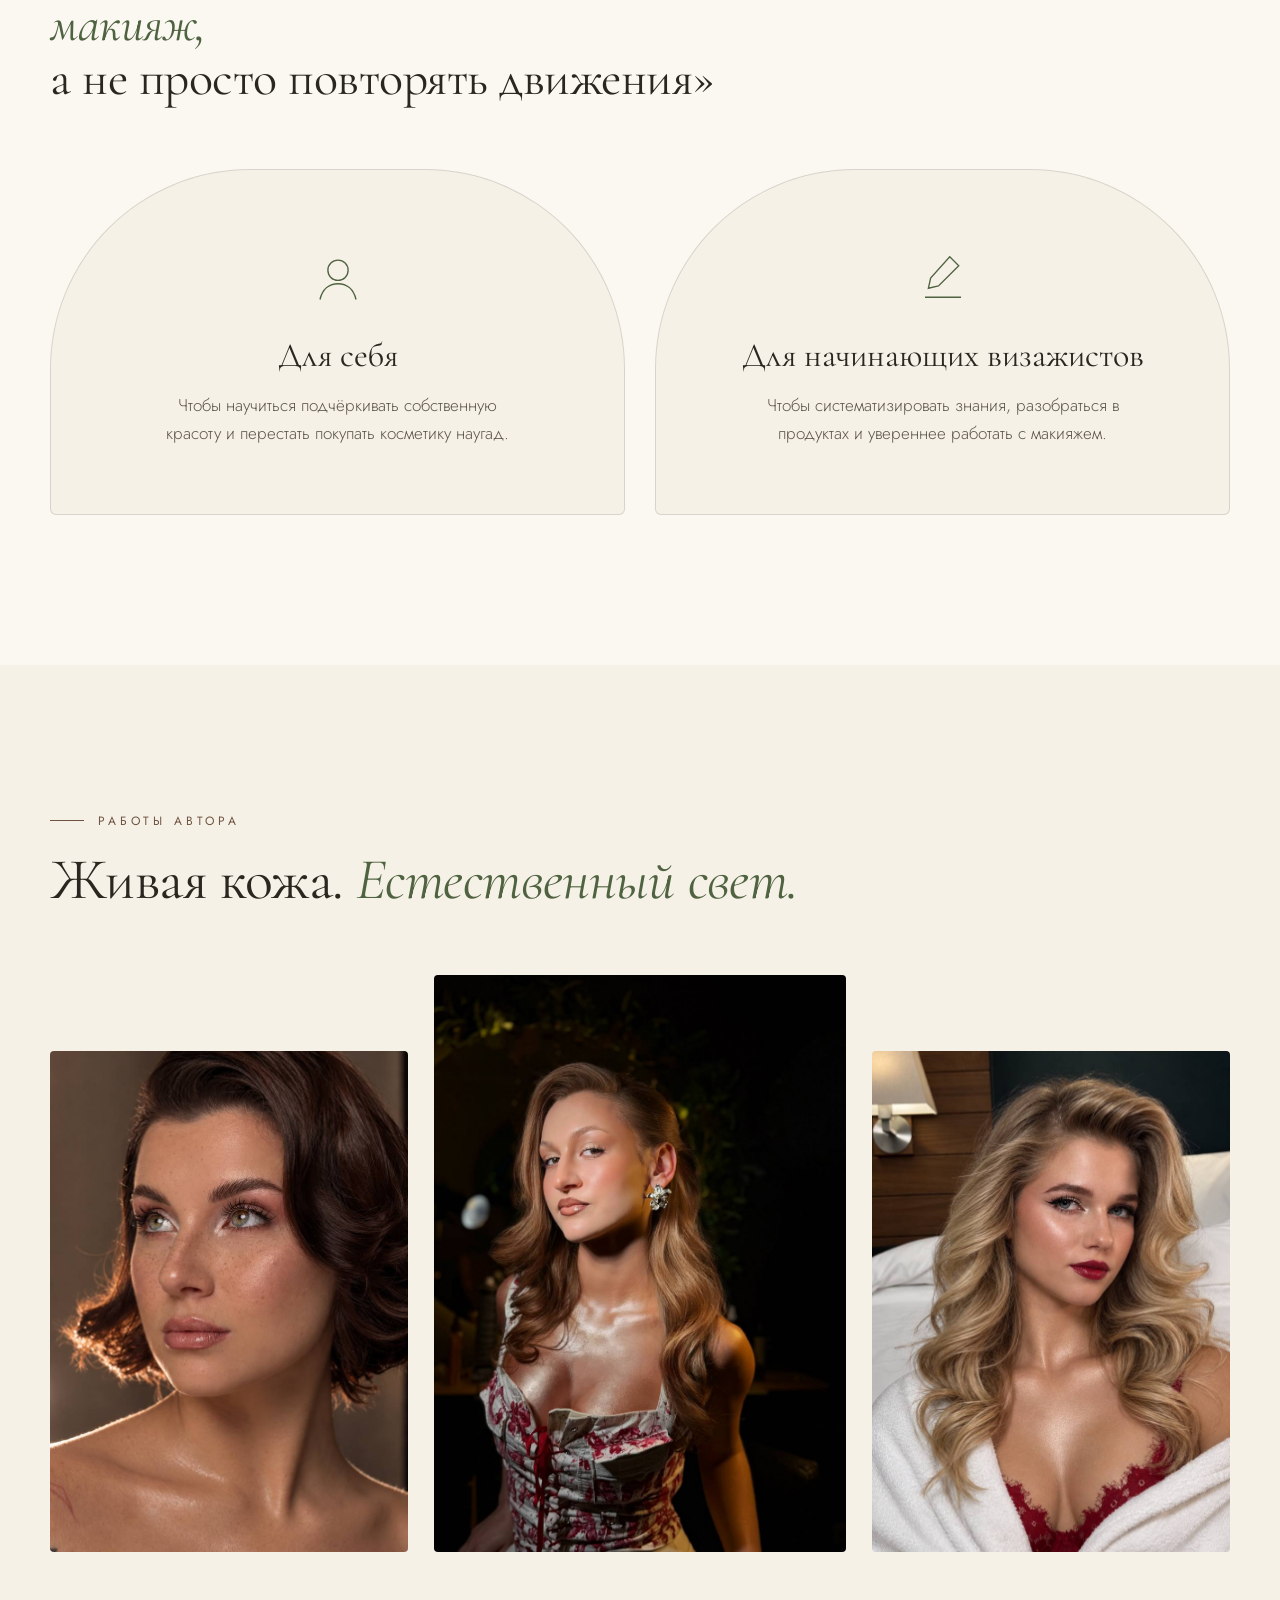
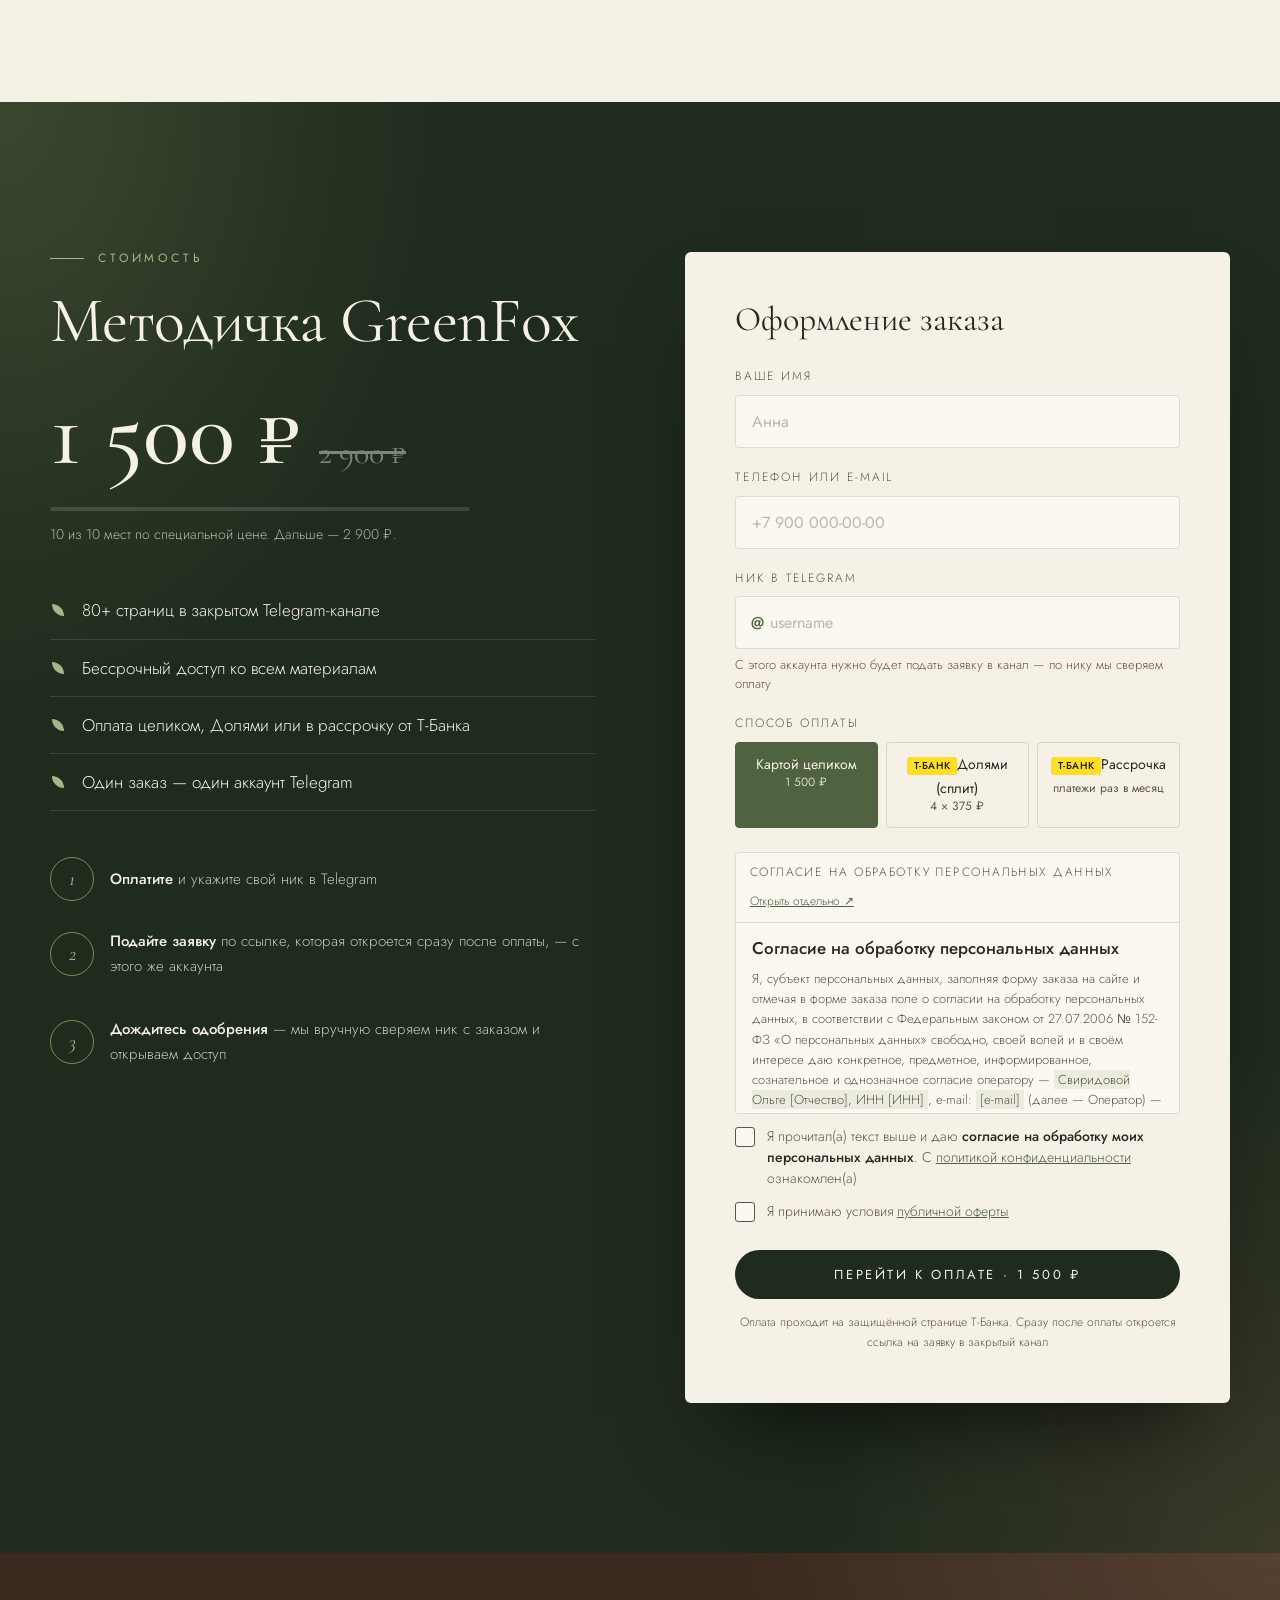
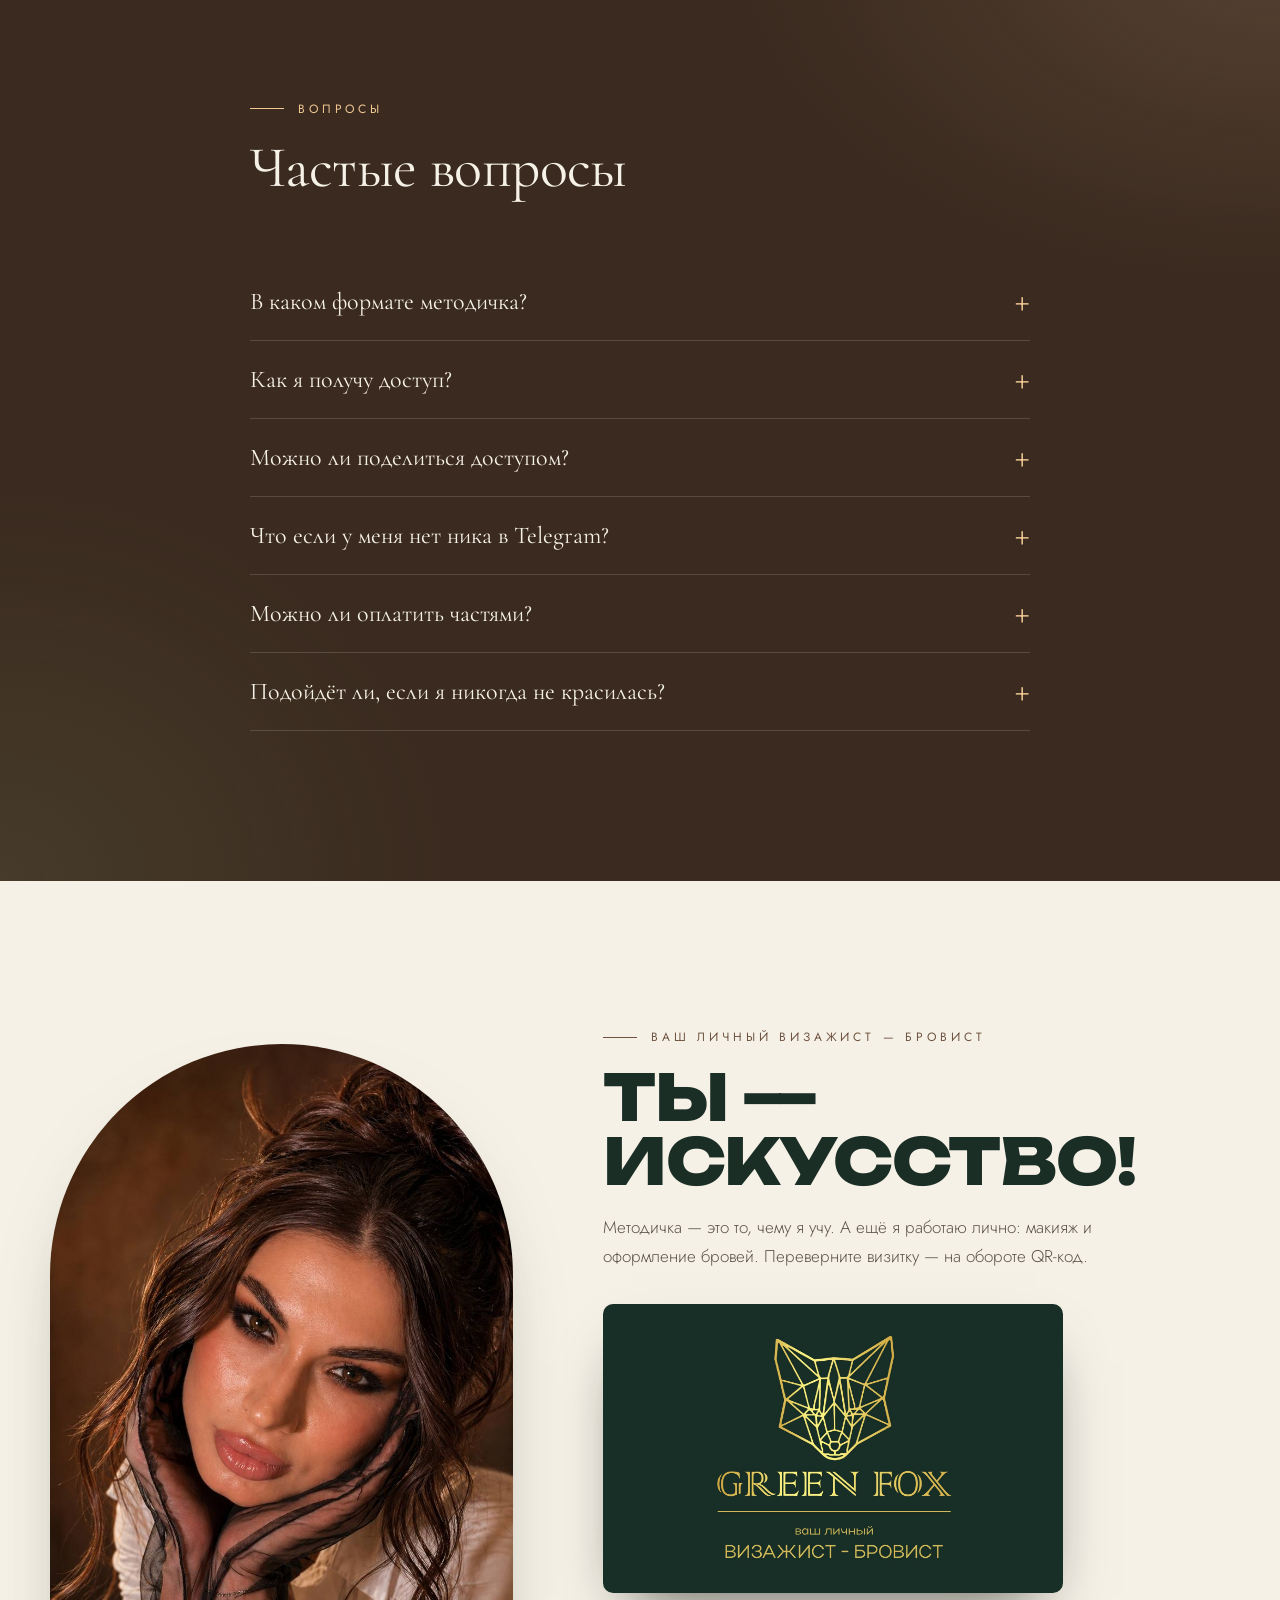
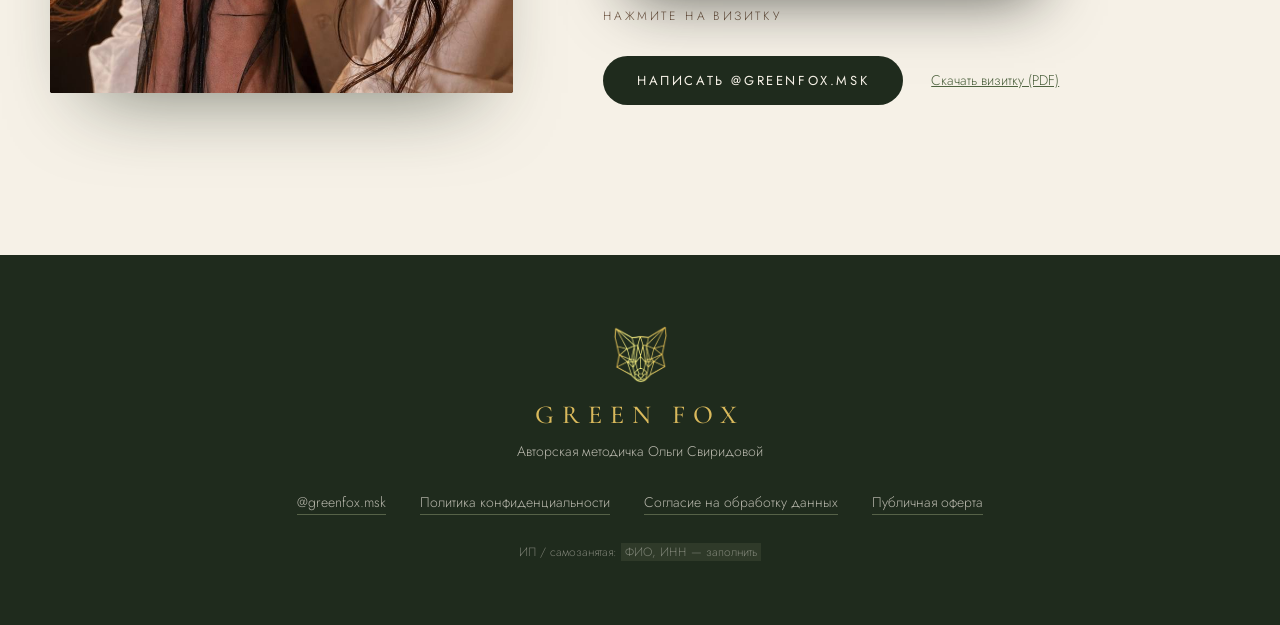
==== commit 143eb942: "Лиса убегает при прокрутке, новая петля и светлячки - Новая петля первого экрана (Higgsfield / Kling" ====
--- a/index.html
+++ b/index.html
@@ -57,10 +57,14 @@
 <main>
 
   <!-- ===== HERO: живая лиса ===== -->
-  <section class="hero">
+  <section class="hero js-hero">
+   <div class="hero__stage">
     <video class="hero__video js-hero-video" muted loop playsinline preload="none" poster="img/fox-still.jpg"
            data-src="img/fox.mp4" data-src-mobile="img/fox-mobile.mp4" aria-hidden="true"></video>
+    <!-- при прокрутке лиса просыпается и убегает: кадры рисуются на canvas -->
+    <canvas class="hero__run js-hero-run" data-frames="81" aria-hidden="true"></canvas>
     <div class="hero__shade" aria-hidden="true"></div>
+    <canvas class="hero__fireflies js-fireflies" aria-hidden="true"></canvas>
     <div class="hero__inner">
       <p class="eyebrow eyebrow--center">Авторская методичка · 80+ страниц</p>
       <h1 class="hero__title">
@@ -80,6 +84,7 @@
       </div>
     </div>
     <a href="#quote" class="hero__scroll" aria-label="Листать дальше"><span></span></a>
+   </div>
   </section>
 
   <!-- ===== ЦИТАТА: слова проявляются из размытия ===== -->
--- a/styles.css
+++ b/styles.css
@@ -156,20 +156,29 @@
 .nav .btn { --bg: var(--milk); color: var(--forest); }
 .nav .btn:hover { color: var(--milk); }
 .nav.is-scrolled .btn { --bg: var(--forest); color: var(--milk); }
+.nav.is-over-hero { background: rgba(11, 15, 10, .45); -webkit-backdrop-filter: blur(12px); backdrop-filter: blur(12px); padding-block: 14px; }
 
 /* ---------- HERO: живая лиса ---------- */
-.hero {
-  position: relative; min-height: 100vh; min-height: 100svh; overflow: hidden;
+/* секция выше экрана, а «сцена» прилипает: пока листаешь, лиса убегает */
+.hero { position: relative; height: 260vh; background: var(--night); color: var(--milk); text-align: center; }
+.hero--static { height: auto; }
+.hero__stage {
+  position: sticky; top: 0; height: 100vh; height: 100svh; overflow: hidden;
   background: var(--night) url("img/fox-still.jpg") center 75% / cover no-repeat;
-  color: var(--milk); display: flex; align-items: flex-start; justify-content: center;
-  padding: clamp(110px, 16vh, 170px) 0 120px; text-align: center;
-}
-.hero__video { position: absolute; inset: 0; width: 100%; height: 100%; object-fit: cover; object-position: center 75%; }
+  display: flex; align-items: flex-start; justify-content: center;
+  padding: clamp(110px, 16vh, 170px) 0 120px;
+}
+.hero__video, .hero__run { position: absolute; inset: 0; width: 100%; height: 100%; object-fit: cover; object-position: center 75%; }
+.hero__run { opacity: 0; transition: opacity .35s ease; }
+.hero__fireflies { position: absolute; inset: 0; width: 100%; height: 100%; pointer-events: none; mix-blend-mode: screen; }
+.hero.is-running .hero__run { opacity: 1; }
+.hero__inner, .hero__scroll { transition: opacity .2s linear; }
+.hero__scroll { opacity: var(--text-o, 1); }
 .hero__shade {
   position: absolute; inset: 0; pointer-events: none;
   background: linear-gradient(180deg, rgba(11, 15, 10, .92) 0%, rgba(11, 15, 10, .55) 38%, rgba(11, 15, 10, 0) 62%, rgba(11, 15, 10, .55) 100%);
 }
-.hero__inner { position: relative; width: min(1000px, 100% - 32px); }
+.hero__inner { position: relative; width: min(1000px, 100% - 32px); opacity: var(--text-o, 1); transform: translateY(var(--text-y, 0)); }
 .eyebrow--center { justify-content: center; color: var(--peach); opacity: .85; }
 .eyebrow--center::before { display: none; }
 .hero__title {
@@ -507,7 +516,7 @@
   .pay { grid-template-columns: 1fr; }
   .pay__opt span { display: flex; justify-content: space-between; align-items: center; padding: 14px 16px; text-align: left; }
   .pay__opt small { margin: 0; }
-  .hero { padding-top: 96px; background-position: 40% 100%; }
+  .hero__stage { padding-top: 96px; background-position: 40% 100%; }
   .hero__video { object-position: 40% 100%; }
   .hero__shade { background: linear-gradient(180deg, rgba(11, 15, 10, .95) 0%, rgba(11, 15, 10, .82) 52%, rgba(11, 15, 10, .1) 72%, rgba(11, 15, 10, 0) 90%, rgba(11, 15, 10, .3) 100%); }
   .hero__lead { font-size: 15px; margin-bottom: 26px; }
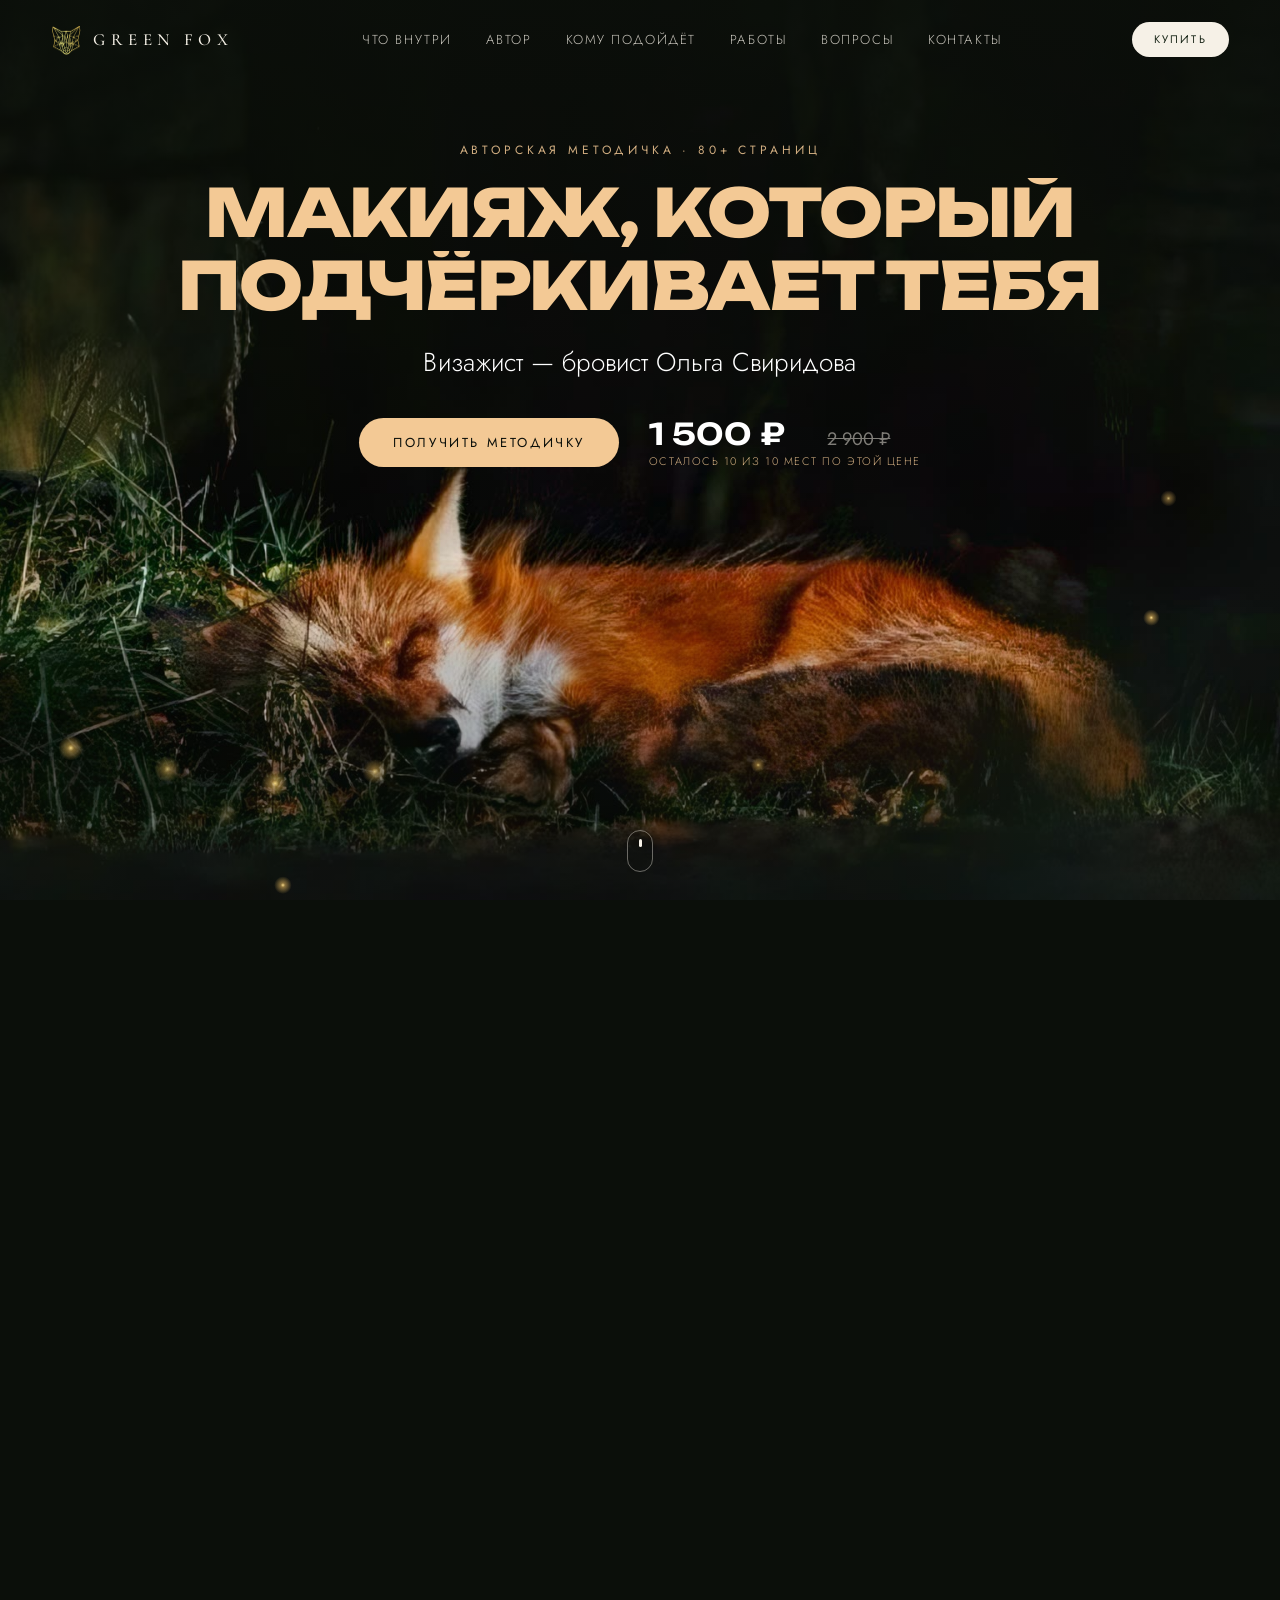
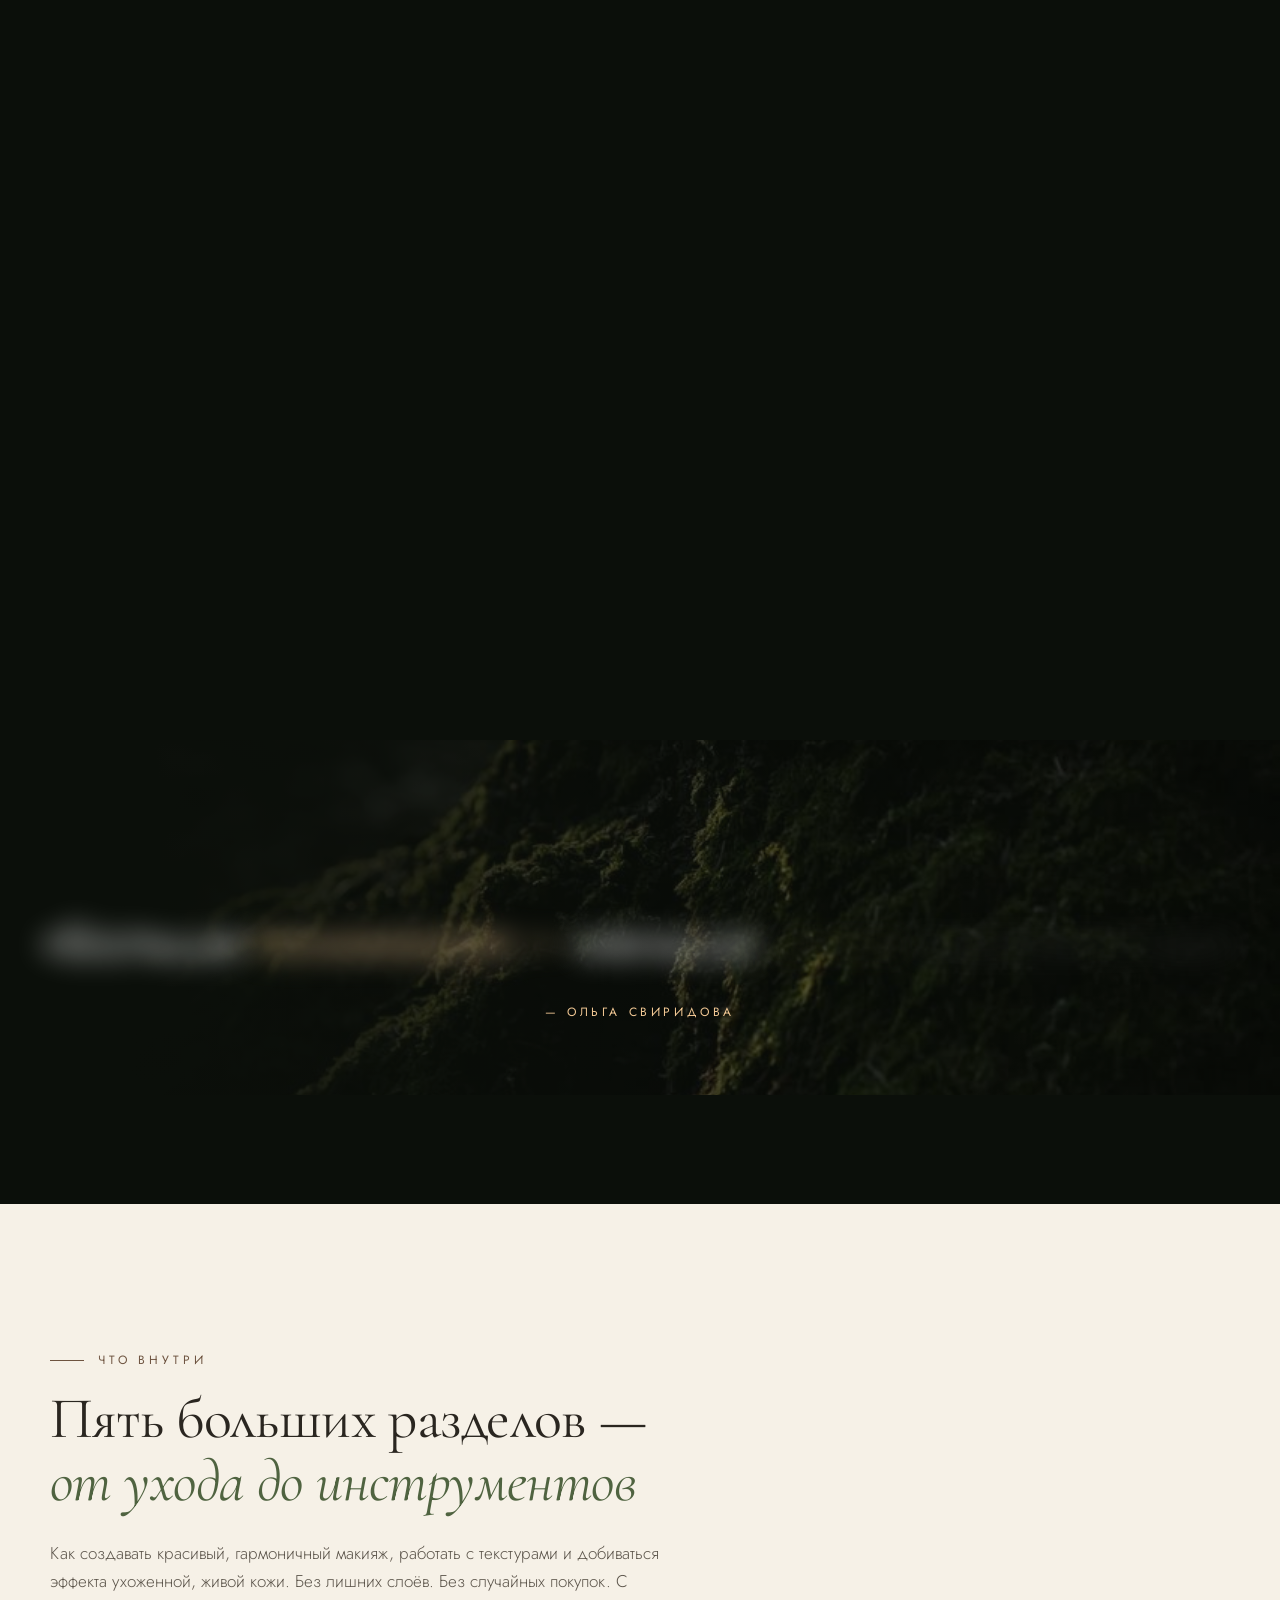
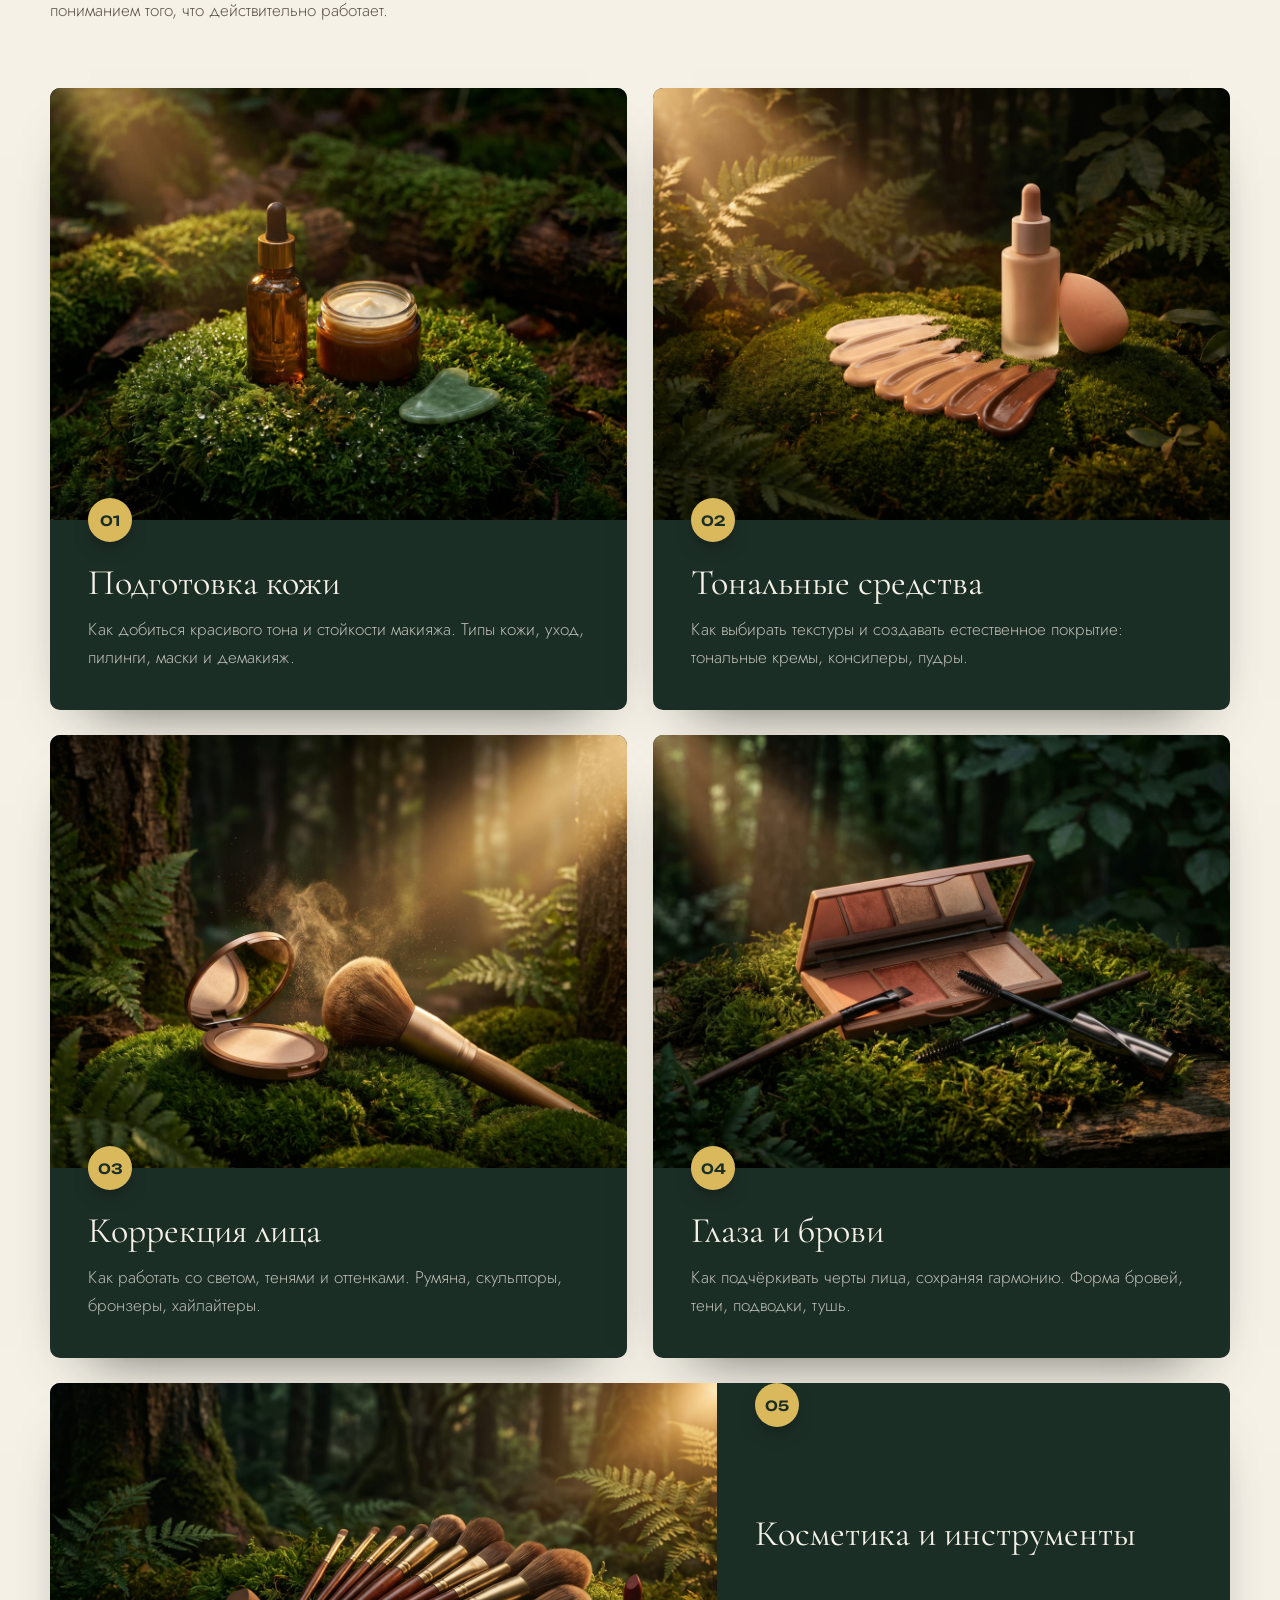
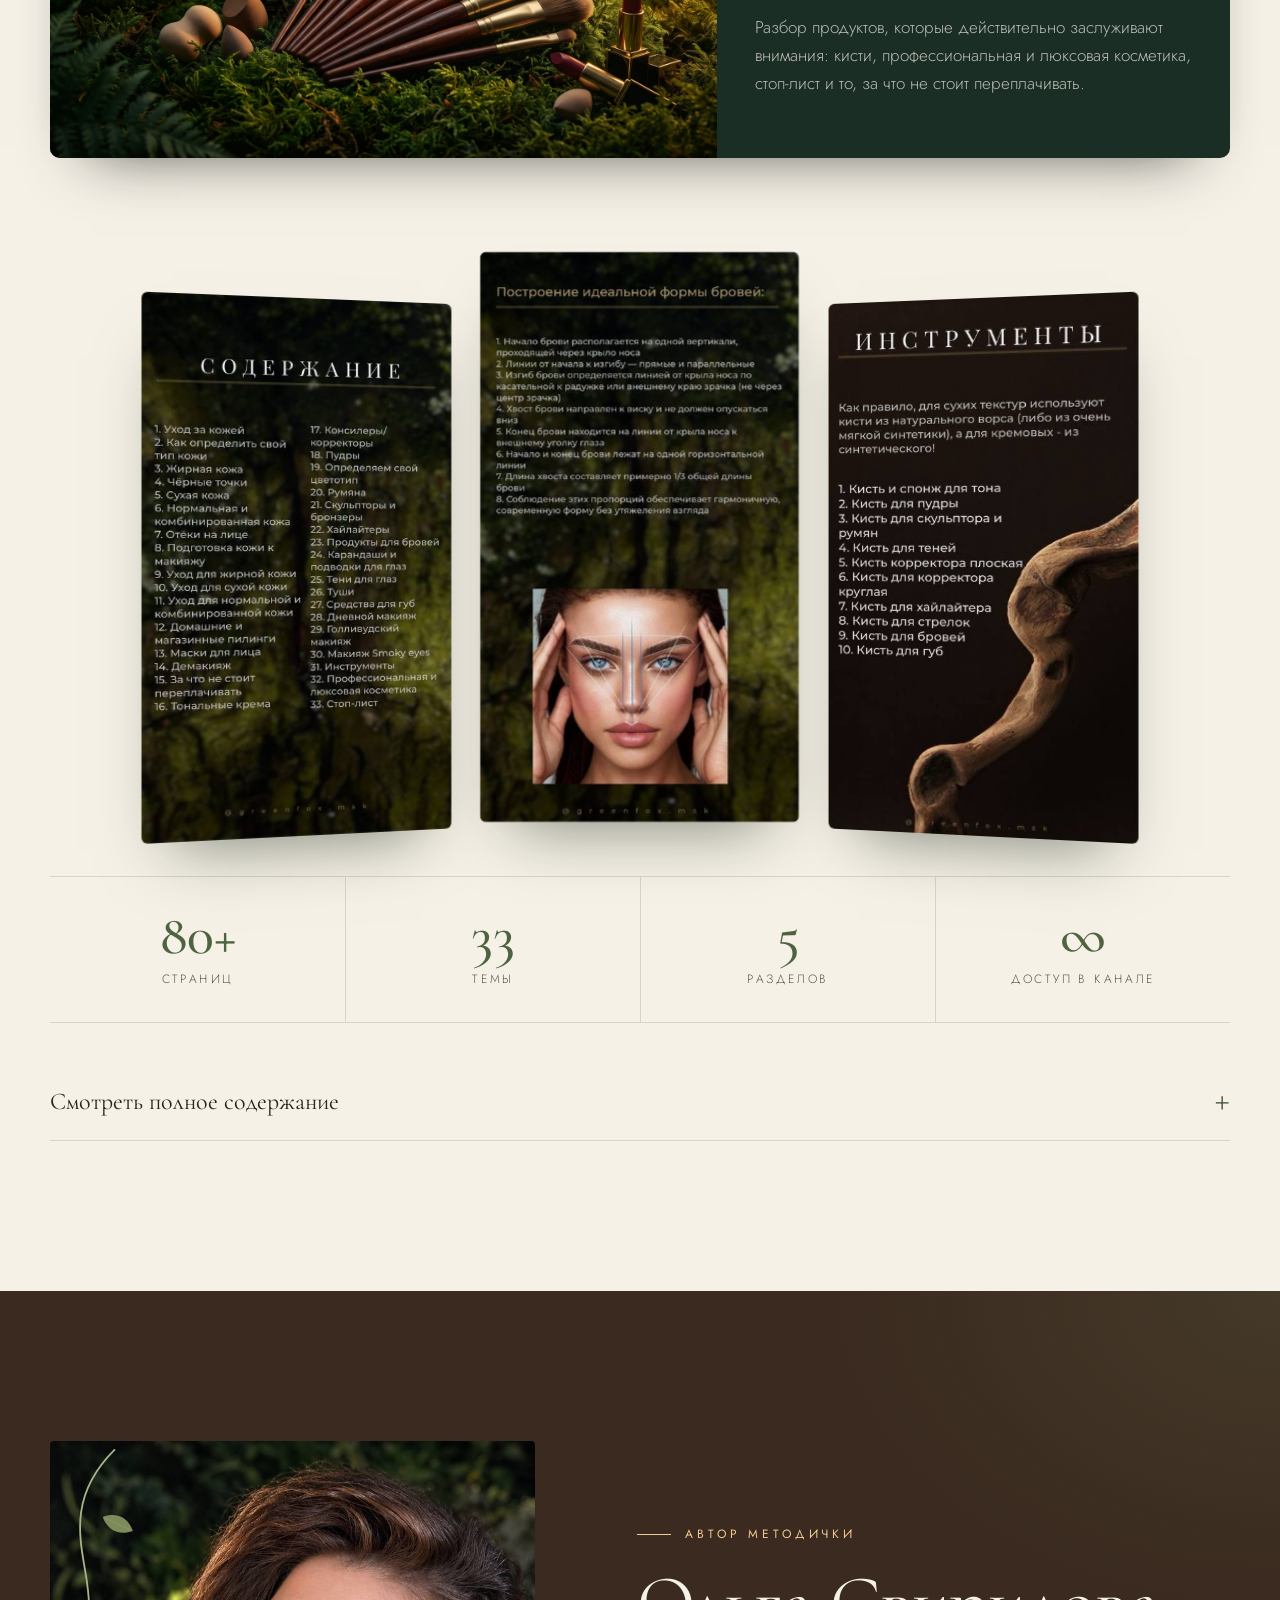
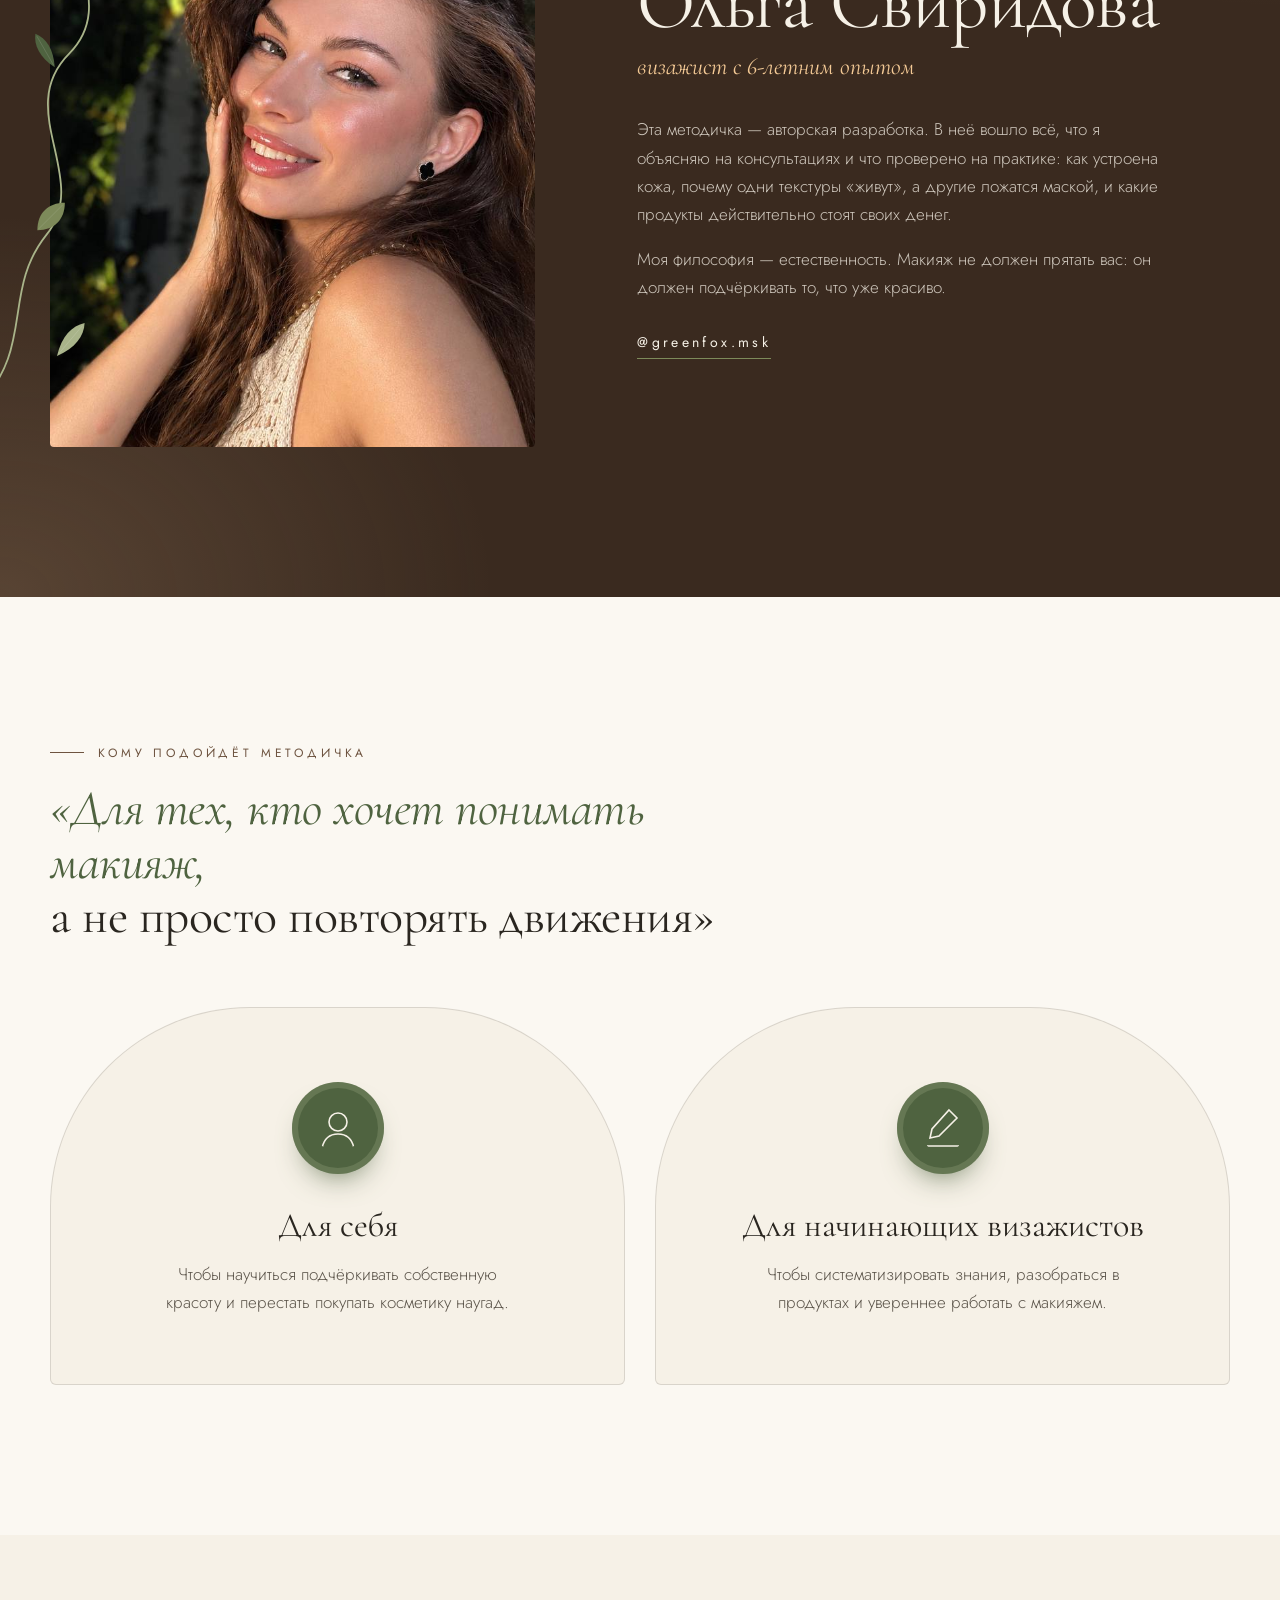
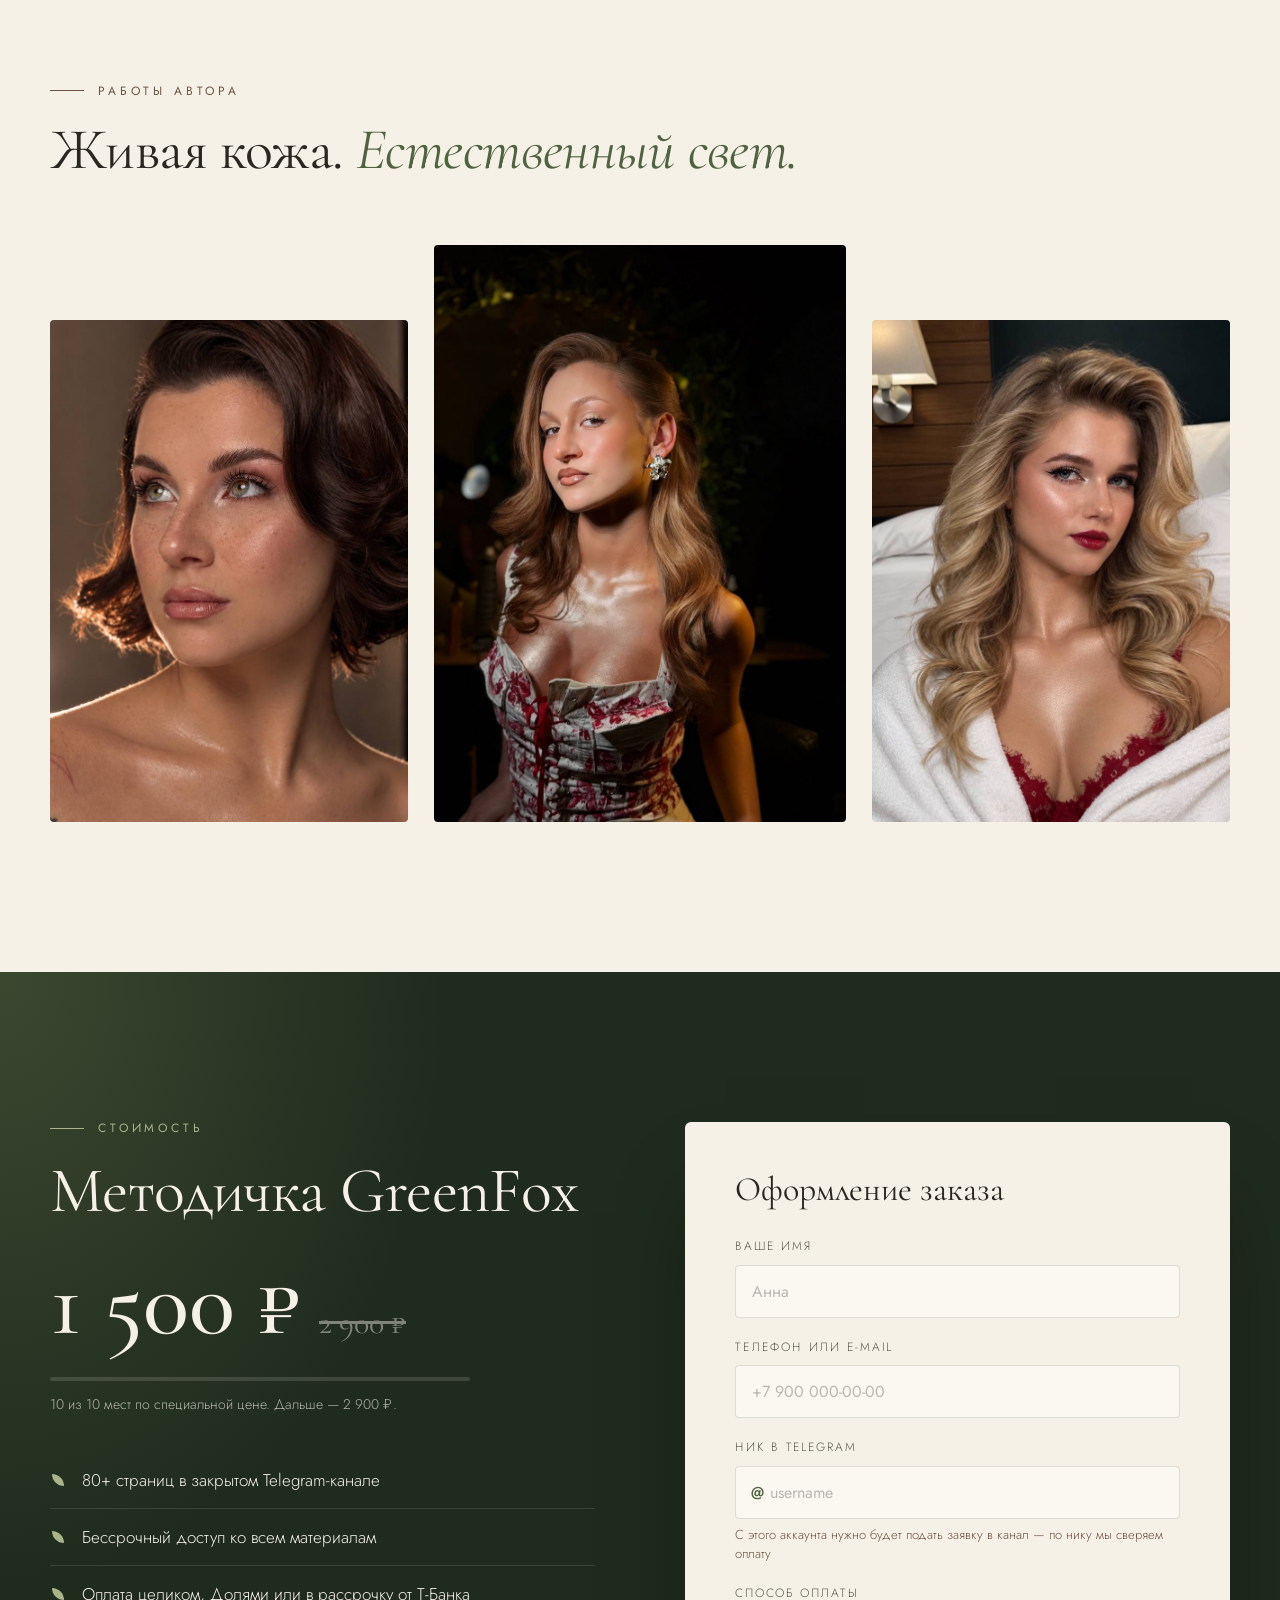
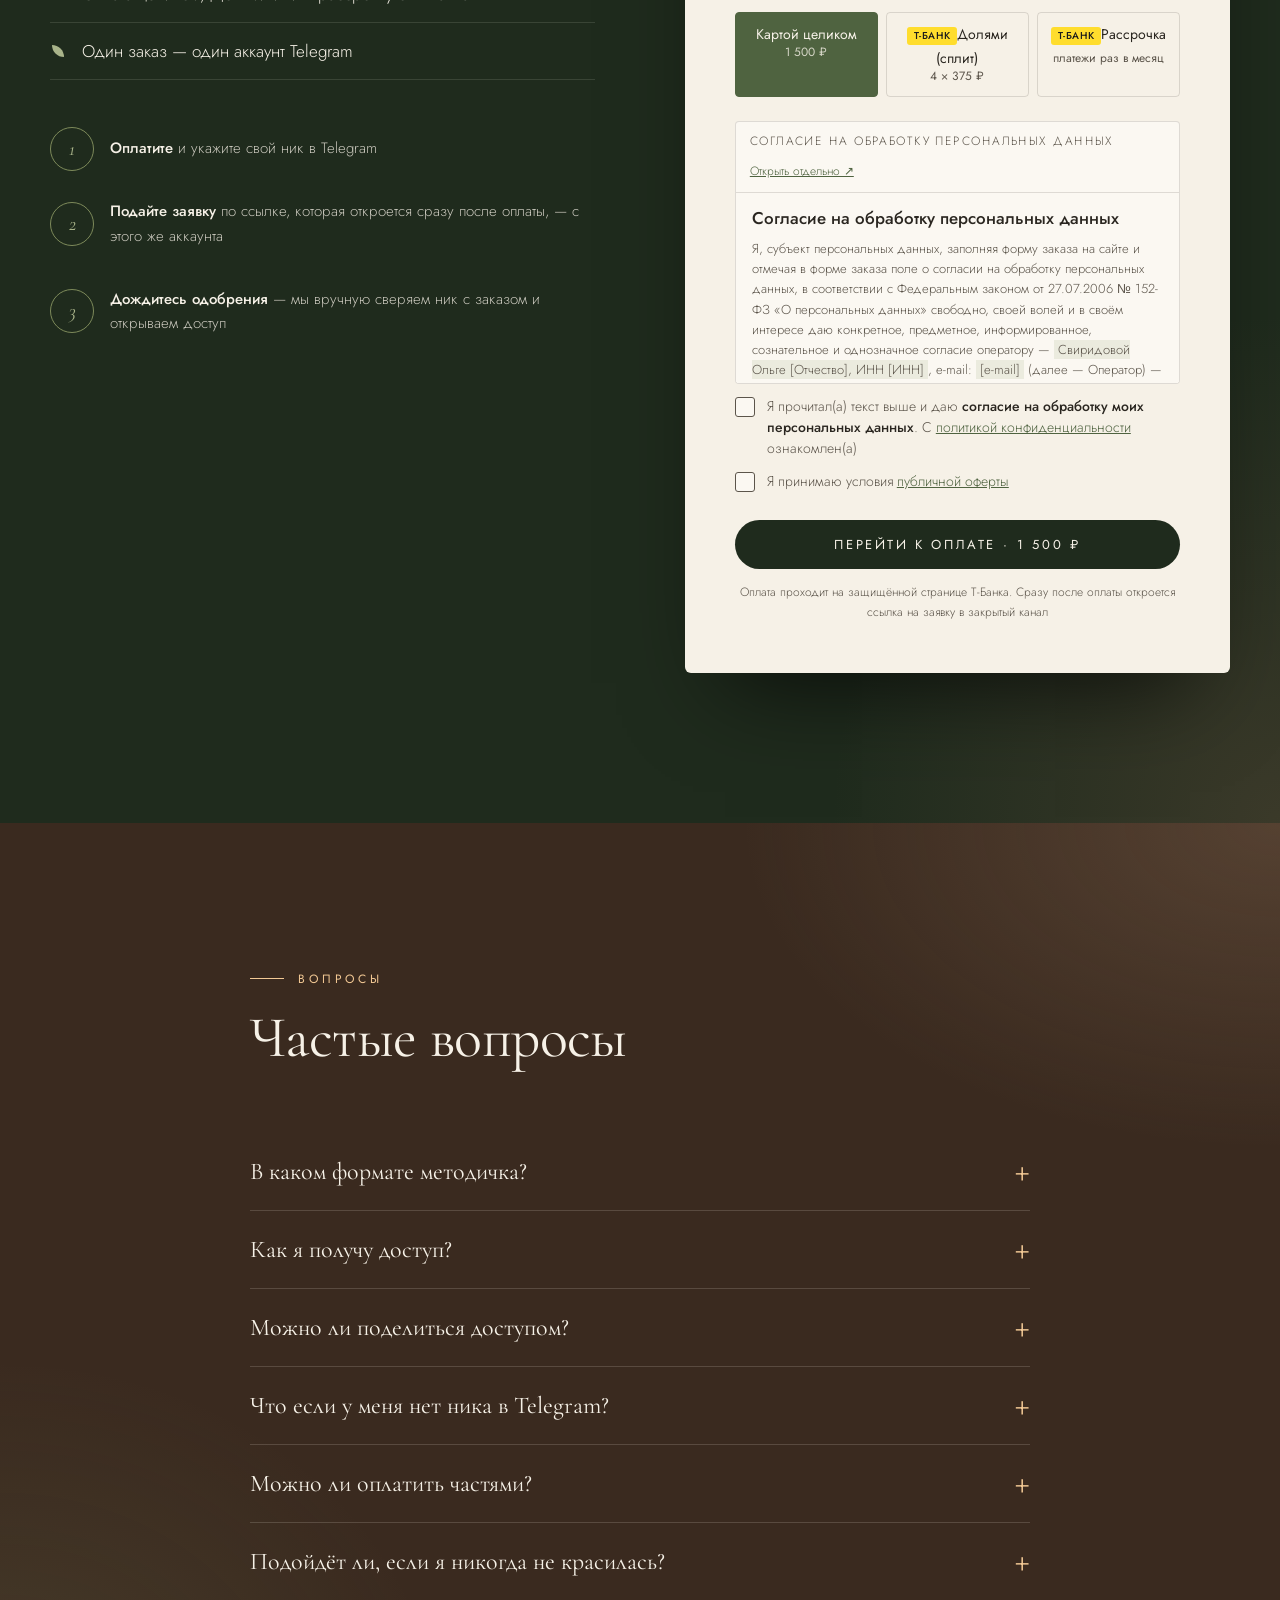
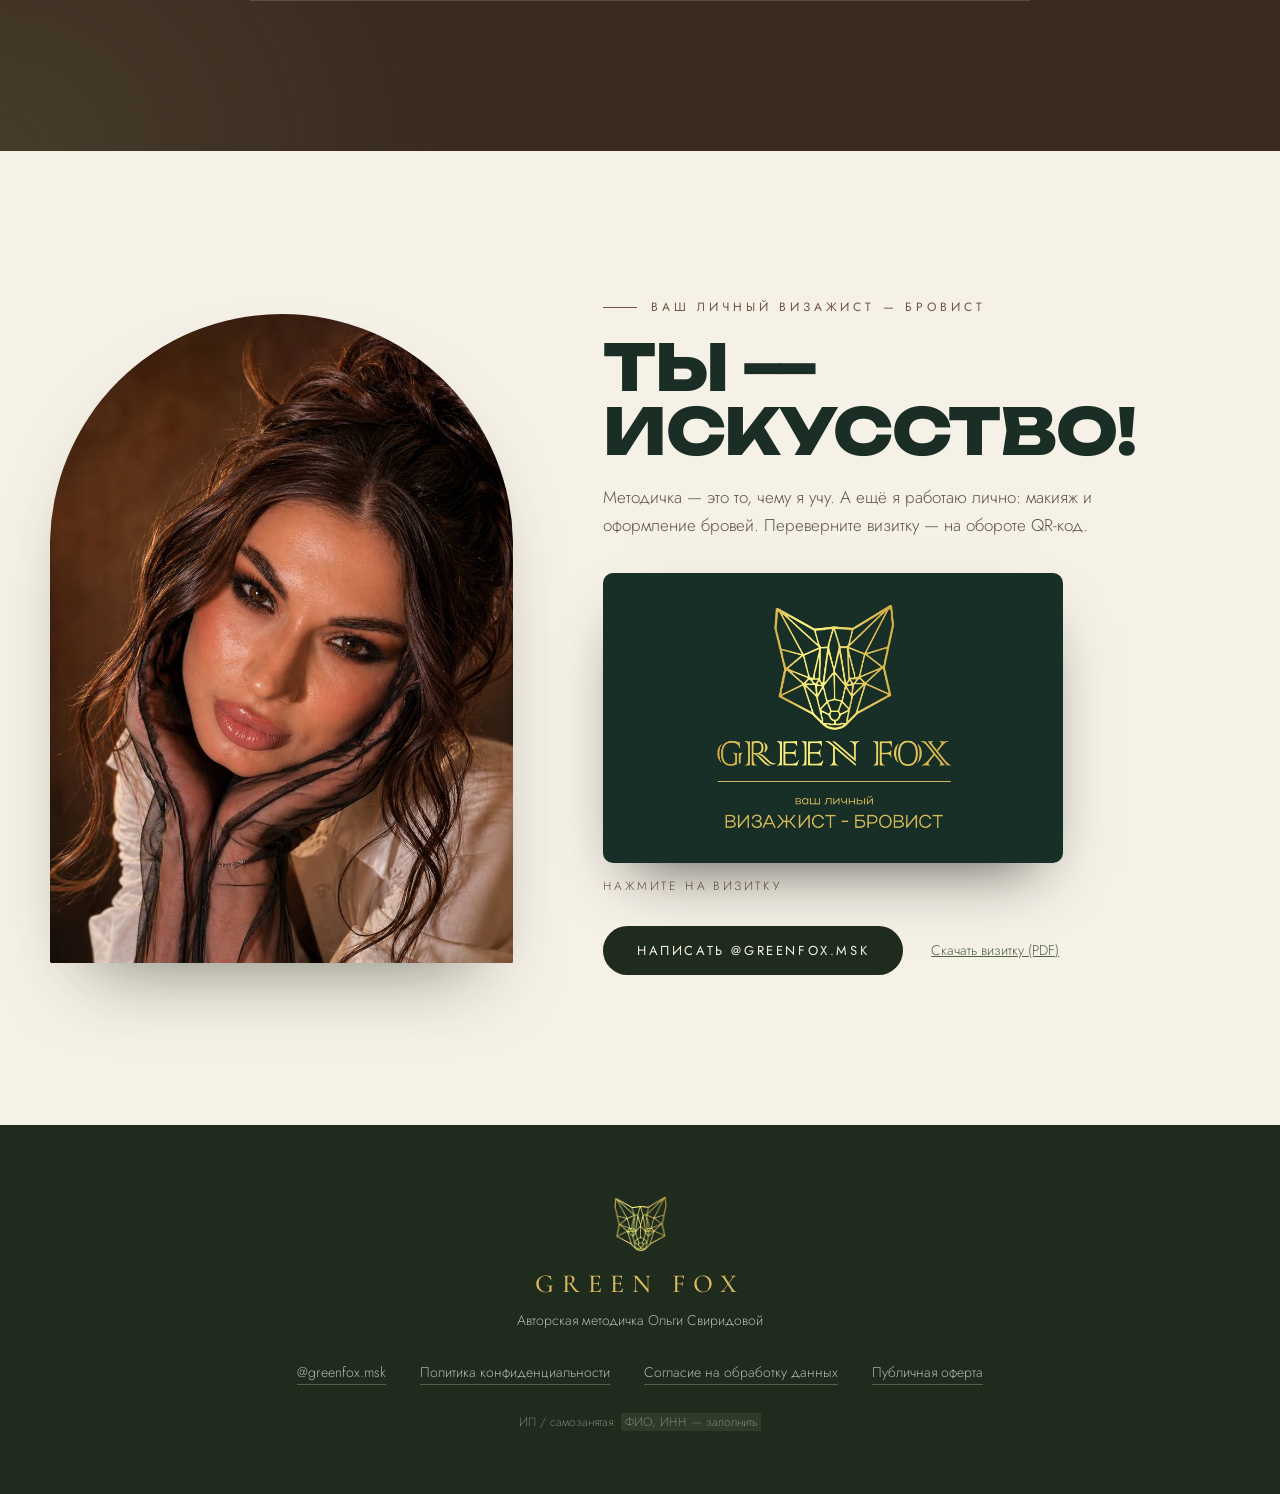
==== commit 2a08f5d0: "Чётче лиса, картинки разделов, правки по оформлению - Видео лисы улучшено в Topaz (4K) и пересобрано" ====
--- a/index.html
+++ b/index.html
@@ -68,12 +68,10 @@
     <div class="hero__inner">
       <p class="eyebrow eyebrow--center">Авторская методичка · 80+ страниц</p>
       <h1 class="hero__title">
-        <span class="line"><span>Макияж,</span></span>
-        <span class="line"><span>который подчёркивает</span></span>
-        <span class="line"><span>тебя</span></span>
+        <span class="line"><span>Макияж, который</span></span>
+        <span class="line"><span>подчёркивает тебя</span></span>
       </h1>
       <p class="hero__sub">Визажист&nbsp;—&nbsp;бровист Ольга Свиридова</p>
-      <p class="hero__lead">Как создавать красивый, гармоничный макияж, работать с текстурами и добиваться эффекта ухоженной, живой кожи. Без лишних слоёв. Без случайных покупок.</p>
       <div class="hero__cta">
         <a href="#buy" class="btn btn--peach">Получить методичку</a>
         <div class="hero__price">
@@ -91,7 +89,7 @@
   <section class="quote" id="quote">
     <div class="quote__bg" aria-hidden="true"></div>
     <blockquote>
-      <p class="js-blur-words">«Больше понимания. Меньше хаоса в&nbsp;косметичке»</p>
+      <p class="js-blur-words">«Больше понимания&nbsp;— меньше хаоса в&nbsp;косметичке»</p>
       <cite>— Ольга Свиридова</cite>
     </blockquote>
   </section>
@@ -102,30 +100,36 @@
       <div class="section-head reveal">
         <p class="eyebrow">Что внутри</p>
         <h2>Пять больших разделов —<br><em>от ухода до инструментов</em></h2>
+        <p class="section-lead">Как создавать красивый, гармоничный макияж, работать с текстурами и добиваться эффекта ухоженной, живой кожи. Без лишних слоёв. Без случайных покупок. С пониманием того, что действительно работает.</p>
       </div>
 
       <div class="cards">
         <article class="card reveal">
+          <img class="card__img" src="img/sec-1.jpg" alt="Сыворотка и крем на мху" loading="lazy">
           <span class="card__num">01</span>
           <h3>Подготовка кожи</h3>
           <p>Как добиться красивого тона и стойкости макияжа. Типы кожи, уход, пилинги, маски и демакияж.</p>
         </article>
         <article class="card reveal">
+          <img class="card__img" src="img/sec-2.jpg" alt="Тональные средства и спонж на мху" loading="lazy">
           <span class="card__num">02</span>
           <h3>Тональные средства</h3>
           <p>Как выбирать текстуры и создавать естественное покрытие: тональные кремы, консилеры, пудры.</p>
         </article>
         <article class="card reveal">
+          <img class="card__img" src="img/sec-3.jpg" alt="Бронзер, хайлайтер и кисть на мху" loading="lazy">
           <span class="card__num">03</span>
           <h3>Коррекция лица</h3>
           <p>Как работать со светом, тенями и оттенками. Румяна, скульпторы, бронзеры, хайлайтеры.</p>
         </article>
         <article class="card reveal">
+          <img class="card__img" src="img/sec-4.jpg" alt="Палетка теней и кисть для бровей на мху" loading="lazy">
           <span class="card__num">04</span>
           <h3>Глаза и брови</h3>
           <p>Как подчёркивать черты лица, сохраняя гармонию. Форма бровей, тени, подводки, тушь.</p>
         </article>
         <article class="card card--wide reveal">
+          <img class="card__img" src="img/sec-5.jpg" alt="Кисти для макияжа на мху" loading="lazy">
           <span class="card__num">05</span>
           <h3>Косметика и инструменты</h3>
           <p>Разбор продуктов, которые действительно заслуживают внимания: кисти, профессиональная и люксовая косметика, стоп-лист и то, за что не стоит переплачивать.</p>
@@ -188,7 +192,7 @@
   </section>
 
   <!-- ===== АВТОР ===== -->
-  <section class="author overgrow overgrow--dark" id="author">
+  <section class="author overgrow" id="author">
     <div class="container author__grid">
       <div class="author__photo reveal">
         <img src="img/work-2.jpg" alt="Ольга Свиридова — автор методички" loading="lazy">
@@ -244,14 +248,14 @@
       </div>
       <div class="gallery">
         <figure class="gallery__item reveal"><img src="img/work-1.jpg" alt="Работа: нюдовый макияж с розовыми тенями" loading="lazy"><figcaption>Нюдовый макияж · сияющий тон</figcaption></figure>
-        <figure class="gallery__item gallery__item--accent reveal"><img src="img/work-4.jpg" alt="Работа: сияющая кожа и голливудская волна" loading="lazy"><figcaption>Вечерний образ · сияющая кожа</figcaption></figure>
+        <figure class="gallery__item gallery__item--accent reveal"><img src="img/work-4.jpg" alt="Работа: дневной образ, сияющая кожа" loading="lazy"><figcaption>Дневной образ · сияющая кожа</figcaption></figure>
         <figure class="gallery__item reveal"><img src="img/work-3.jpg" alt="Работа: голливудский макияж с красными губами" loading="lazy"><figcaption>Голливудский макияж · красные губы</figcaption></figure>
       </div>
     </div>
   </section>
 
   <!-- ===== ЦЕНА И ПОКУПКА ===== -->
-  <section class="buy overgrow overgrow--dark" id="buy">
+  <section class="buy overgrow" id="buy">
     <div class="buy__moss" aria-hidden="true"></div>
     <div class="container buy__grid">
       <div class="buy__offer reveal">
@@ -340,7 +344,7 @@
   </section>
 
   <!-- ===== FAQ ===== -->
-  <section class="faq overgrow overgrow--dark" id="faq">
+  <section class="faq overgrow" id="faq">
     <div class="container container--narrow">
       <div class="section-head reveal">
         <p class="eyebrow">Вопросы</p>
--- a/styles.css
+++ b/styles.css
@@ -178,11 +178,11 @@
   position: absolute; inset: 0; pointer-events: none;
   background: linear-gradient(180deg, rgba(11, 15, 10, .92) 0%, rgba(11, 15, 10, .55) 38%, rgba(11, 15, 10, 0) 62%, rgba(11, 15, 10, .55) 100%);
 }
-.hero__inner { position: relative; width: min(1000px, 100% - 32px); opacity: var(--text-o, 1); transform: translateY(var(--text-y, 0)); }
+.hero__inner { position: relative; width: min(1100px, 100% - 32px); opacity: var(--text-o, 1); transform: translateY(var(--text-y, 0)); }
 .eyebrow--center { justify-content: center; color: var(--peach); opacity: .85; }
 .eyebrow--center::before { display: none; }
 .hero__title {
-  font: 800 clamp(26px, 4.8vw, 66px)/1.04 var(--display); letter-spacing: -.02em; text-transform: uppercase;
+  font: 800 min(66px, calc((100vw - 32px) / 14.2))/1.06 var(--display); white-space: nowrap; letter-spacing: -.02em; text-transform: uppercase;
   color: var(--peach); margin-bottom: 18px;
 }
 .hero__title .line { display: block; overflow: hidden; padding-bottom: .05em; }
@@ -190,7 +190,7 @@
 .hero__title .line:nth-child(2) > span { transition-delay: .12s; }
 .hero__title .line:nth-child(3) > span { transition-delay: .24s; }
 body.is-ready .hero__title .line > span { transform: none; }
-.hero__sub { font: 300 clamp(18px, 2.4vw, 30px) var(--sans); color: #fff; margin-bottom: 18px; }
+.hero__sub { font: 300 clamp(17px, 2.2vw, 26px) var(--sans); color: #fff; margin-bottom: 34px; }
 .hero__lead { max-width: 560px; margin: 0 auto 34px; font-size: 16px; color: rgba(246, 241, 231, .72); }
 .hero__cta { display: flex; flex-wrap: wrap; align-items: center; justify-content: center; gap: 22px 30px; }
 .btn--peach { --bg: var(--peach); color: var(--night); }
@@ -238,8 +238,8 @@
   opacity: .55; transform: translateY(var(--parallax, 0));
 }
 .quote__bg::after { content: ""; position: absolute; inset: 0; background: linear-gradient(90deg, var(--night) 10%, rgba(11, 15, 10, .45) 60%, rgba(11, 15, 10, .2)); }
-.quote blockquote { margin: 0 auto; max-width: 980px; position: relative; }
-.quote p { font: 300 clamp(30px, 4.6vw, 60px)/1.18 var(--display); letter-spacing: -.02em; color: #fff; margin-bottom: 30px; }
+.quote blockquote { margin: 0 auto; max-width: 100%; position: relative; }
+.quote p { font: 300 min(52px, calc((100vw - 48px) / 31.5))/1.18 var(--display); white-space: nowrap; letter-spacing: -.02em; color: #fff; margin-bottom: 30px; }
 .quote .word { display: inline-block; filter: blur(14px); opacity: .12; transition: filter .7s ease, opacity .7s ease; }
 .quote .word.is-on { filter: none; opacity: 1; }
 .quote .word--accent { color: var(--peach); }
@@ -247,42 +247,38 @@
 
 /* ---------- «Затягивание» секций зеленью ---------- */
 .overgrow { position: relative; padding: clamp(90px, 12vw, 150px) 0; isolation: isolate; }
-.overgrow::before {
-  /* мох, который при появлении секции расползается и исчезает */
-  content: ""; position: absolute; inset: 0; z-index: 5; pointer-events: none;
-  background:
-    radial-gradient(circle at 20% 30%, var(--moss) 0 18%, transparent 19%),
-    radial-gradient(circle at 70% 20%, var(--moss-deep) 0 22%, transparent 23%),
-    radial-gradient(circle at 50% 70%, var(--moss) 0 26%, transparent 27%),
-    radial-gradient(circle at 90% 80%, var(--moss-deep) 0 20%, transparent 21%),
-    radial-gradient(circle at 10% 85%, var(--moss-deep) 0 18%, transparent 19%),
-    var(--forest-2);
-  clip-path: inset(0 0 0 0);
-  transition: clip-path 1.4s cubic-bezier(.77, 0, .18, 1);
-}
-.overgrow.is-open::before { clip-path: inset(0 0 100% 0); }
-html:not(.js) .overgrow::before, html:not(.js) .intro { display: none; }
+html:not(.js) .intro { display: none; }
 html:not(.js) .reveal { opacity: 1; transform: none; }
 
 /* ---------- Что внутри ---------- */
 .inside { background: var(--milk); }
-.cards { display: grid; grid-template-columns: repeat(2, 1fr); gap: 1px; background: var(--line); border: 1px solid var(--line); }
+.section-lead { margin-top: 26px; max-width: 620px; color: var(--ink-soft); }
+.cards { display: grid; grid-template-columns: repeat(2, 1fr); gap: clamp(16px, 2vw, 26px); }
 .card {
-  background: var(--milk); padding: 46px 44px 50px; position: relative; overflow: hidden;
-  transition: background .5s var(--ease);
-}
-.card::after {
-  content: ""; position: absolute; right: -40px; bottom: -40px; width: 140px; height: 140px;
-  background: var(--moss); opacity: .08; border-radius: 0 100%;
-  transform: scale(.4) rotate(-20deg); transition: transform .8s var(--ease), opacity .6s;
-}
-.card:hover { background: var(--paper); }
-.card:hover::after { transform: scale(1.4) rotate(0); opacity: .14; }
-.card--wide { grid-column: 1 / -1; }
-.card--wide p { max-width: 720px; }
-.card__num { display: block; font: italic 400 20px var(--serif); color: var(--bark-light); margin-bottom: 30px; }
-.card h3 { font-size: clamp(28px, 3vw, 36px); margin-bottom: 14px; }
-.card p { color: var(--ink-soft); margin: 0; }
+  position: relative; overflow: hidden; border-radius: 10px;
+  background: var(--card-green); color: var(--milk);
+  display: flex; flex-direction: column;
+  box-shadow: 0 30px 60px -40px rgba(11, 15, 10, .8);
+  transition: transform .6s var(--ease), box-shadow .6s var(--ease);
+}
+.card:hover { transform: translateY(-6px); box-shadow: 0 40px 70px -40px rgba(11, 15, 10, .9); }
+.card__img { width: 100%; aspect-ratio: 4 / 3; object-fit: cover; transition: transform 1.4s var(--ease); }
+.card:hover .card__img { transform: scale(1.05); }
+.card h3, .card p { position: relative; padding-inline: clamp(24px, 3vw, 40px); }
+/* золотой номер-«монетка», наполовину заходит на картинку */
+.card__num {
+  position: relative; z-index: 1; align-self: flex-start;
+  width: 44px; height: 44px; margin: -22px 0 0 clamp(24px, 3vw, 40px); border-radius: 50%;
+  display: grid; place-items: center; background: var(--gold); color: var(--card-green);
+  font: 600 14px var(--display); box-shadow: 0 8px 20px -8px rgba(0, 0, 0, .6);
+}
+.card h3 { font-size: clamp(28px, 3vw, 36px); margin: 22px 0 12px; color: var(--milk); }
+.card p { color: rgba(246, 241, 231, .72); margin: 0 0 clamp(28px, 3vw, 40px); }
+.card--wide { grid-column: 1 / -1; display: grid; grid-template-columns: 1.3fr 1fr; align-items: center; }
+.card--wide .card__img { grid-row: 1 / 4; height: 100%; aspect-ratio: 16 / 9; }
+.card--wide .card__num { margin-top: 0; justify-self: start; }
+.card--wide h3 { margin-top: 18px; }
+.card--wide p { max-width: 520px; }
 
 .pages {
   display: grid; grid-template-columns: repeat(3, 1fr); gap: clamp(14px, 3vw, 40px);
@@ -317,18 +313,24 @@
 .toc__list li::marker { color: var(--moss); font-family: var(--serif); }
 
 /* ---------- Автор ---------- */
-.author { background: var(--forest); color: var(--milk); overflow: hidden; }
+.author {
+  color: var(--milk); overflow: hidden;
+  background:
+    radial-gradient(ellipse 55% 60% at 0% 100%, rgba(166, 134, 104, .28), transparent 70%),
+    radial-gradient(ellipse 50% 50% at 100% 0%, rgba(125, 138, 90, .16), transparent 70%),
+    var(--brown);
+}
+.author .eyebrow--light { color: var(--peach); }
 .author__grid { display: grid; grid-template-columns: .9fr 1.1fr; gap: clamp(40px, 8vw, 110px); align-items: center; }
 .author__photo { position: relative; }
 .author__photo img { width: 100%; aspect-ratio: 4 / 5; object-fit: cover; object-position: center 25%; border-radius: 4px; }
 .author h2 { font-size: clamp(44px, 6vw, 76px); margin-bottom: 8px; }
-.author__role { font: italic 400 24px var(--serif); color: var(--moss-light); margin-bottom: 34px; }
+.author__role { font: italic 400 24px var(--serif); color: var(--peach); margin-bottom: 34px; }
 .author__text p:not(.author__role):not(.eyebrow) { color: rgba(246, 241, 231, .78); max-width: 540px; }
 .author__ig {
   display: inline-block; margin-top: 14px; font: 400 14px var(--sans); letter-spacing: .24em;
   text-decoration: none; padding-bottom: 6px; border-bottom: 1px solid var(--moss);
 }
-.author .overgrow::before, .overgrow--dark::before { background-color: var(--moss-deep); }
 
 /* ---------- Кому подойдёт ---------- */
 .for-whom { background: var(--paper); }
@@ -340,7 +342,11 @@
   transition: transform .6s var(--ease), box-shadow .6s var(--ease);
 }
 .audience__item:hover { transform: translateY(-8px); box-shadow: 0 30px 60px -40px rgba(31, 43, 29, .5); }
-.audience__icon { width: 54px; height: 54px; margin: 30px auto 26px; fill: none; stroke: var(--moss-deep); stroke-width: 1.2; }
+.audience__icon {
+  width: 92px; height: 92px; margin: 24px auto 26px; padding: 22px; border-radius: 50%;
+  background: var(--moss-deep); fill: none; stroke: var(--milk); stroke-width: 1.6;
+  box-shadow: 0 16px 30px -16px rgba(79, 99, 64, .9), inset 0 0 0 6px rgba(169, 180, 138, .25);
+}
 .audience__item h3 { font-size: 34px; margin-bottom: 16px; }
 .audience__item p { color: var(--ink-soft); max-width: 360px; margin-inline: auto; }
 
@@ -459,7 +465,6 @@
 .faq__item summary { color: var(--milk); }
 .faq__item summary::after { color: var(--peach); }
 .faq__item p { color: rgba(246, 241, 231, .72); padding-bottom: 20px; max-width: 640px; }
-.faq.overgrow::before { background-color: var(--brown-2); }
 
 /* ---------- Футер ---------- */
 .footer { background: var(--forest); color: rgba(246, 241, 231, .7); padding: 70px 0 50px; text-align: center; font-size: 14px; }
@@ -505,7 +510,10 @@
 @media (max-width: 720px) {
   body { font-size: 16px; }
   .cards { grid-template-columns: 1fr; }
-  .card { padding: 36px 26px 40px; }
+  .card--wide { display: flex; }
+  .card--wide .card__img { height: auto; }
+  .card--wide .card__num { margin-top: -22px; }
+  .quote p { white-space: normal; font-size: 26px; }
   .audience { grid-template-columns: 1fr; }
   .audience__item { padding: 40px 26px; }
   .gallery__item figcaption { transform: none; }
@@ -520,6 +528,7 @@
   .hero__video { object-position: 40% 100%; }
   .hero__shade { background: linear-gradient(180deg, rgba(11, 15, 10, .95) 0%, rgba(11, 15, 10, .82) 52%, rgba(11, 15, 10, .1) 72%, rgba(11, 15, 10, 0) 90%, rgba(11, 15, 10, .3) 100%); }
   .hero__lead { font-size: 15px; margin-bottom: 26px; }
+  .eyebrow--center { font-size: 10px; letter-spacing: .2em; }
   .gallery__item--accent { grid-column: 1 / -1; grid-row: 1; }
   .section-head { margin-bottom: 44px; }
   .container, .hero__inner { width: calc(100% - 32px); }
@@ -528,7 +537,6 @@
 @media (prefers-reduced-motion: reduce) {
   *, *::before, *::after { animation: none !important; transition-duration: .01ms !important; transition-delay: 0s !important; }
   .reveal { opacity: 1; transform: none; }
-  .overgrow::before { display: none; }
 }
 
 /* ---------- Т-Банк и встроенное согласие ---------- */
